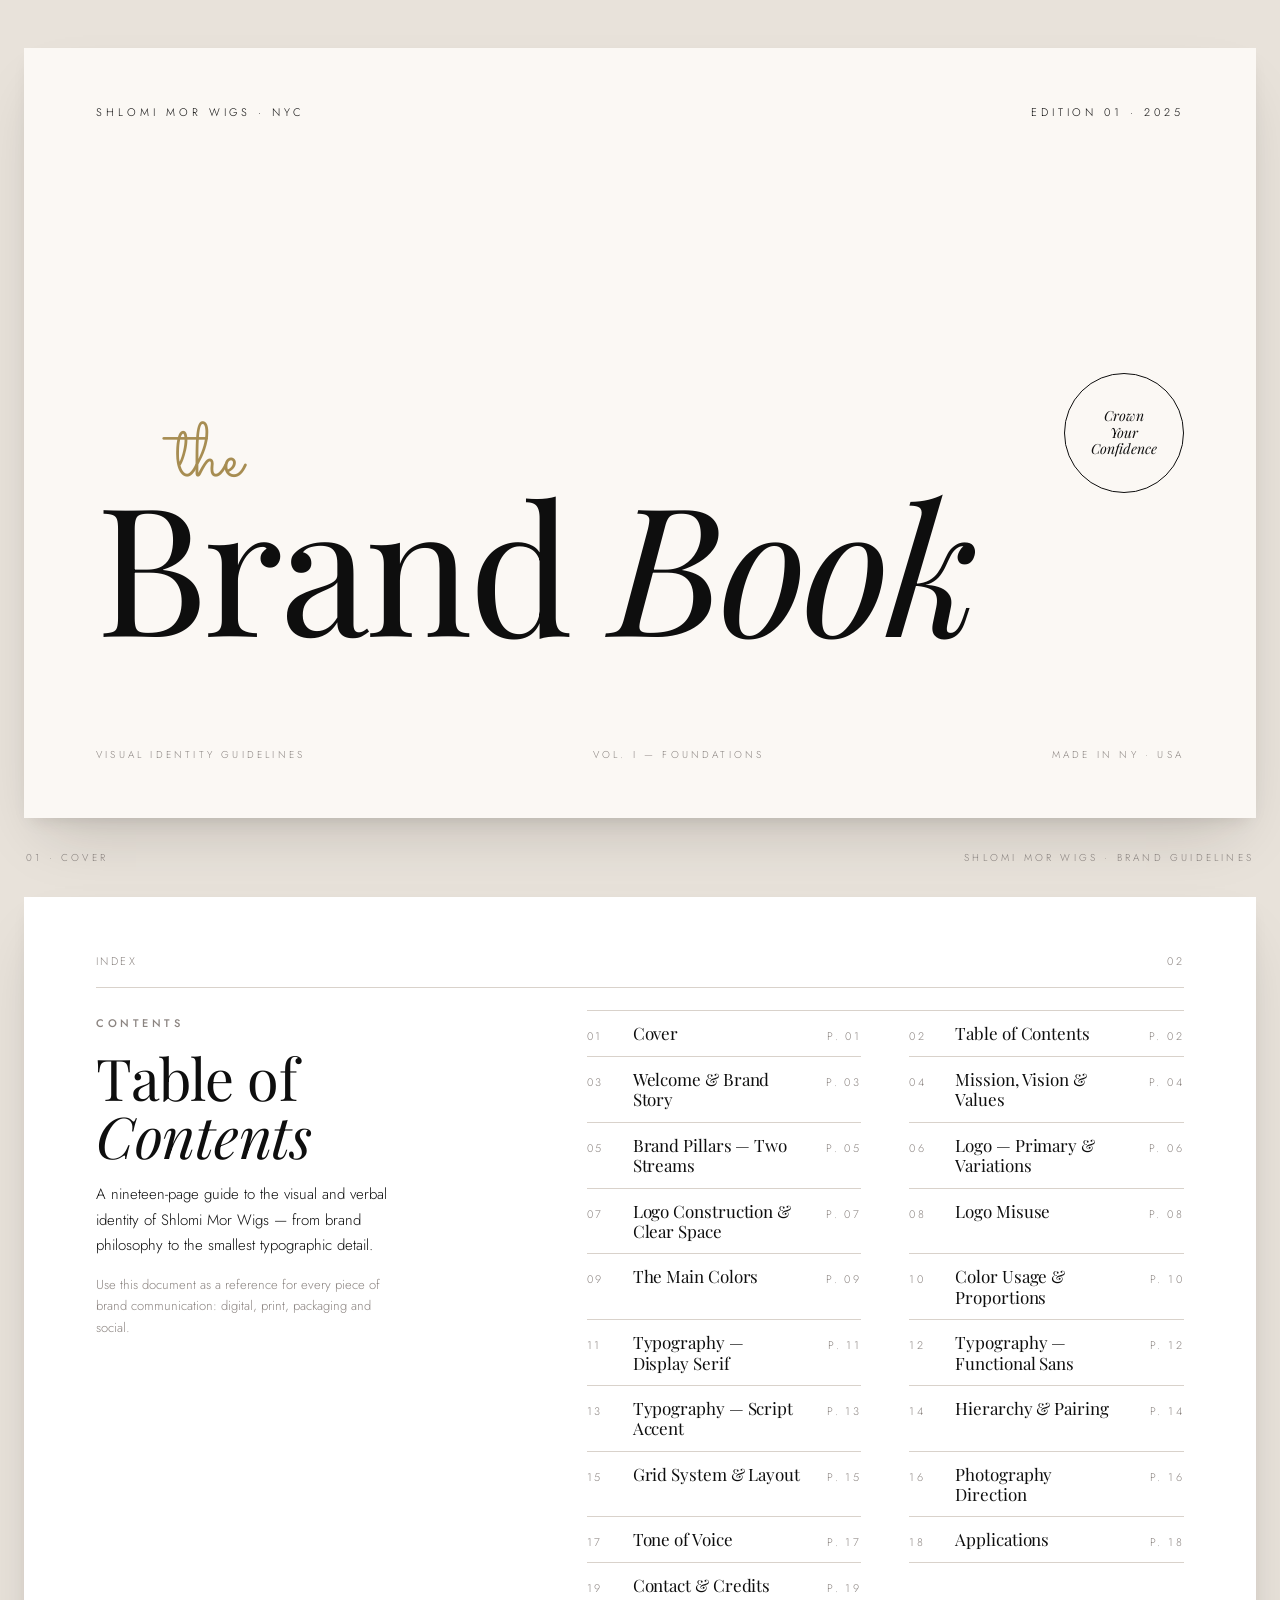
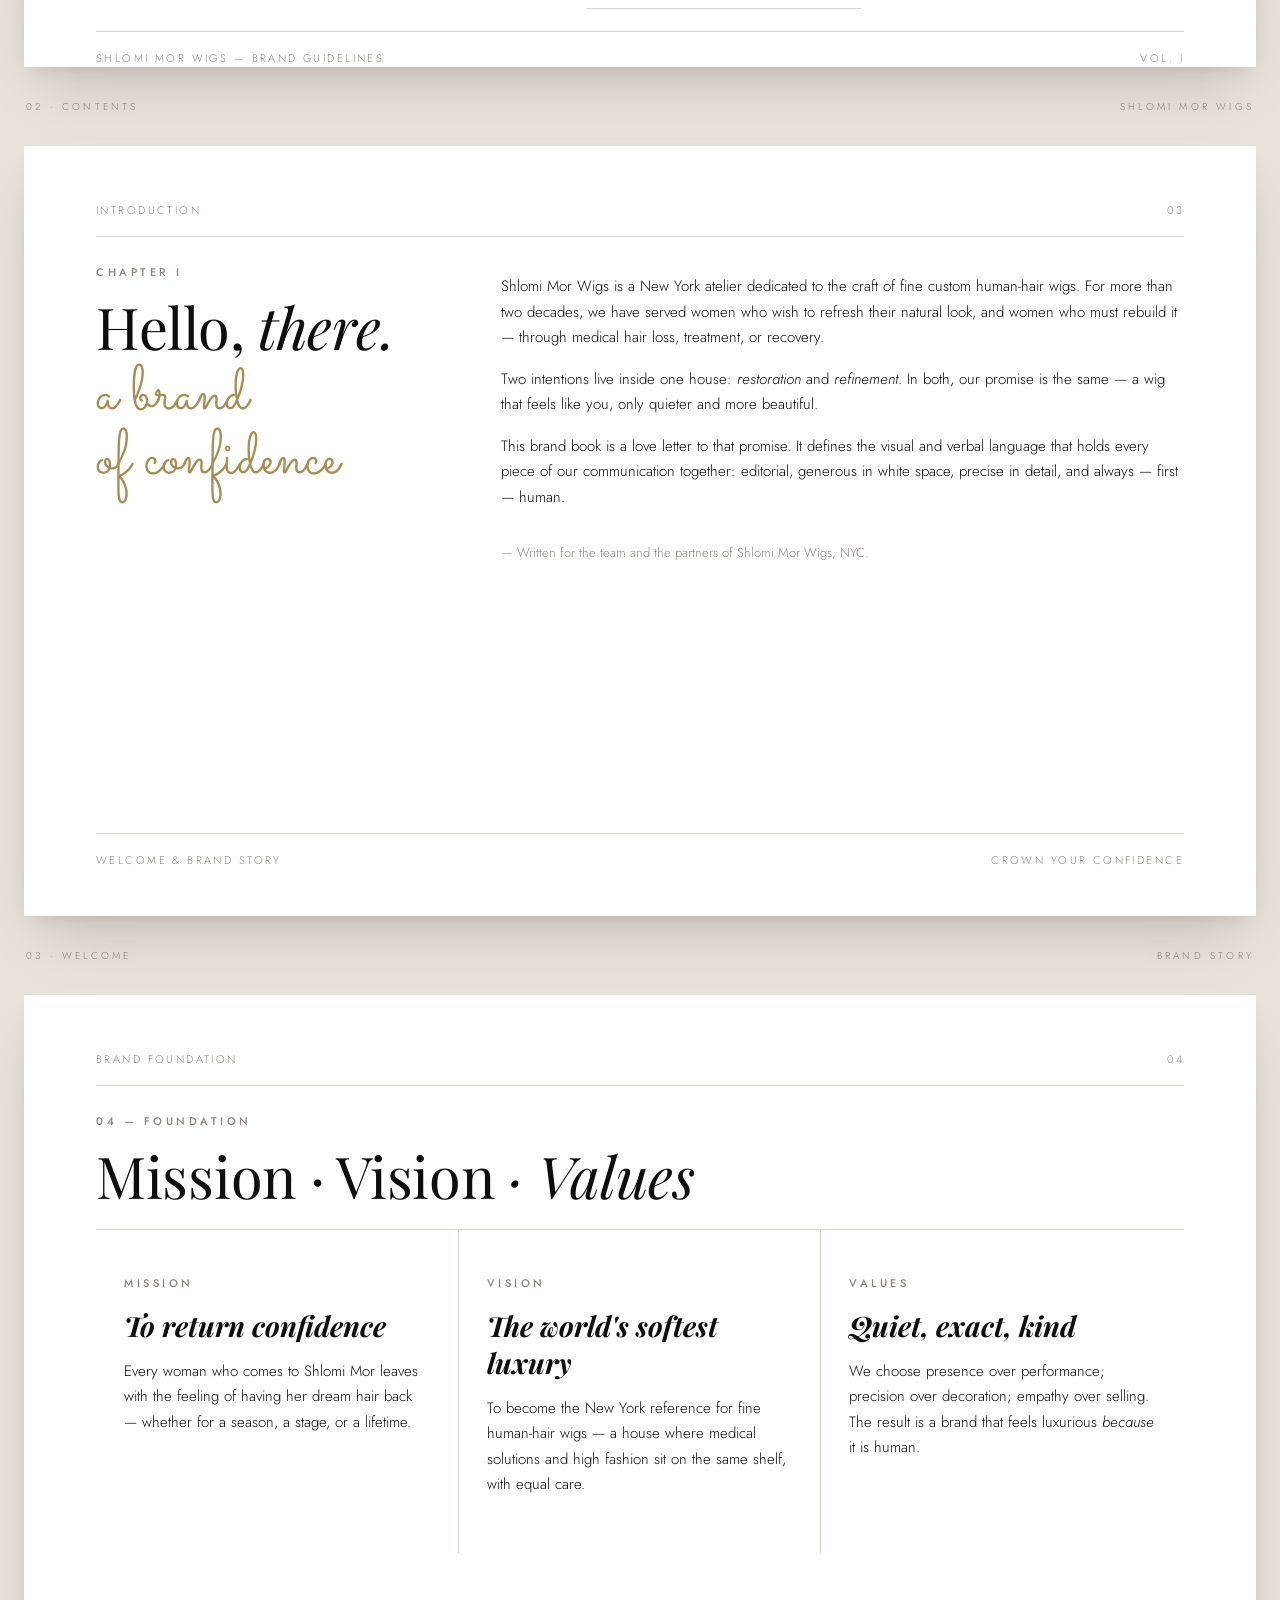
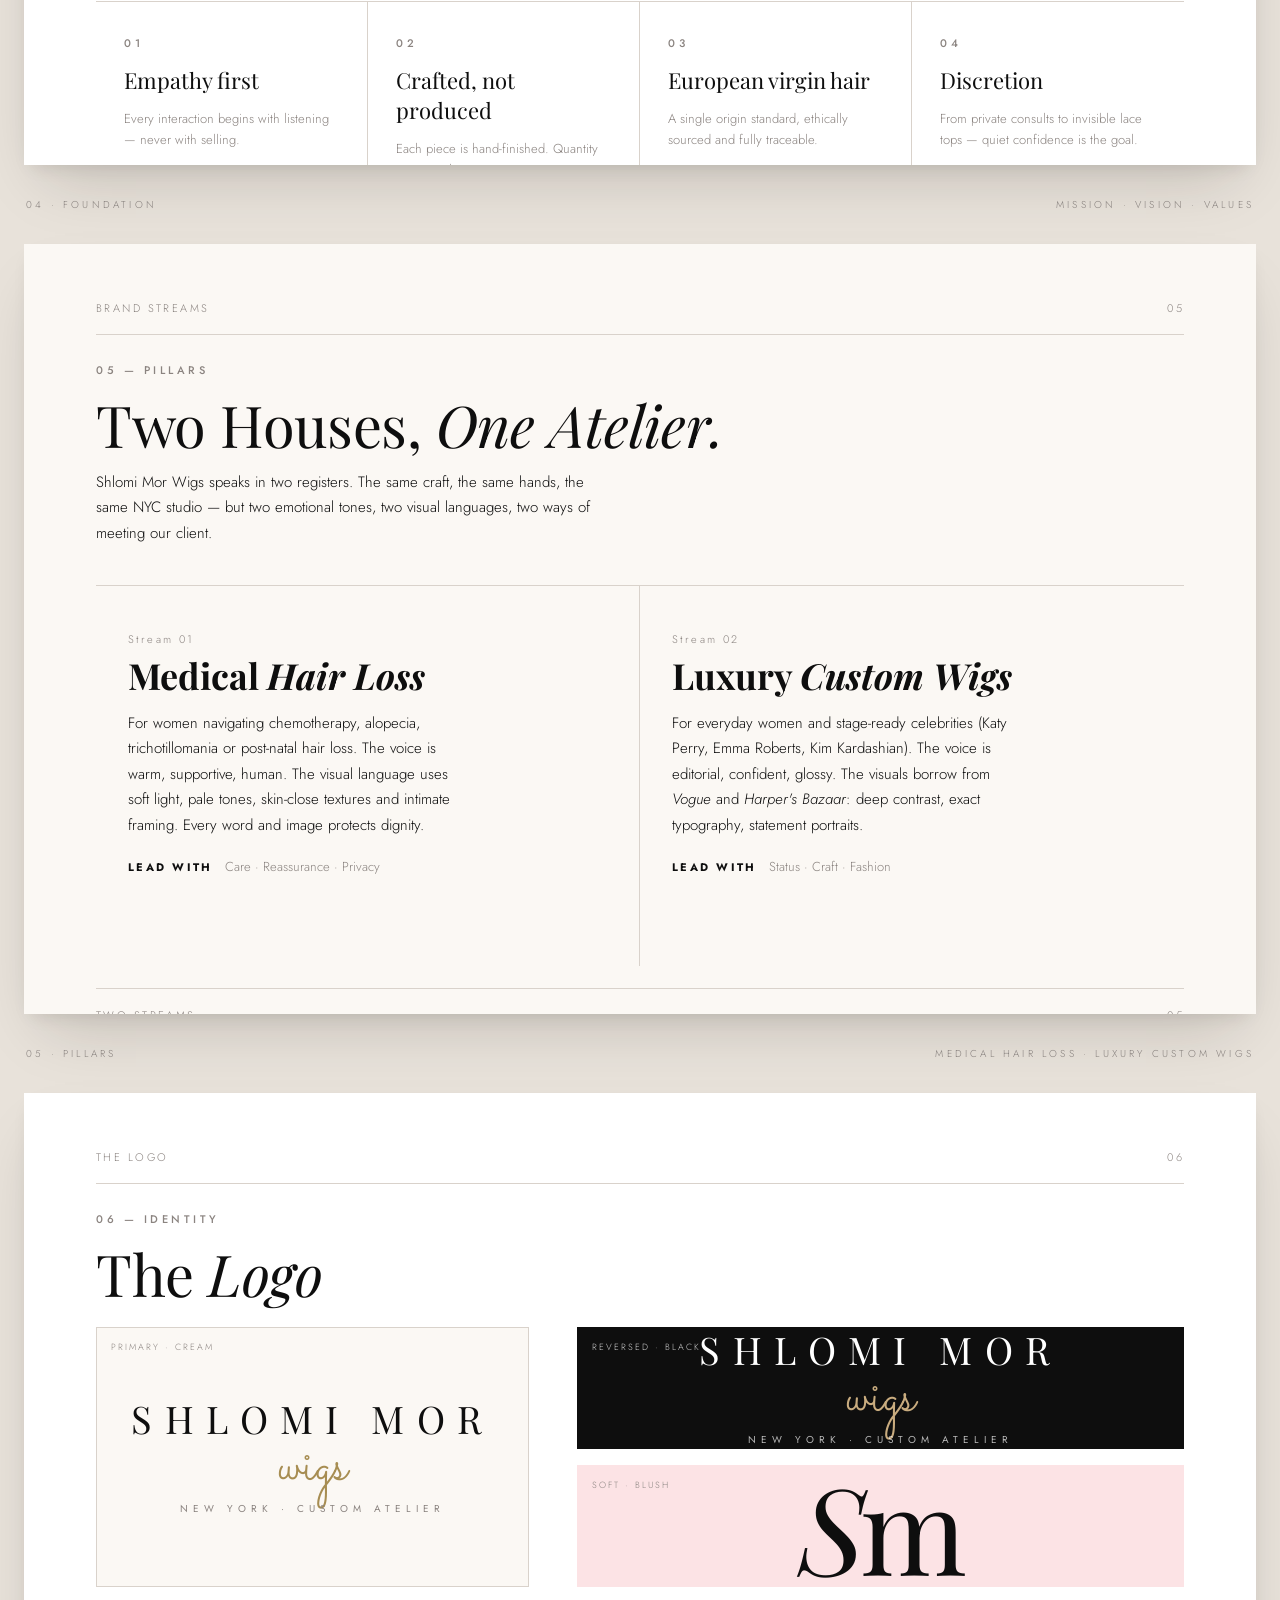
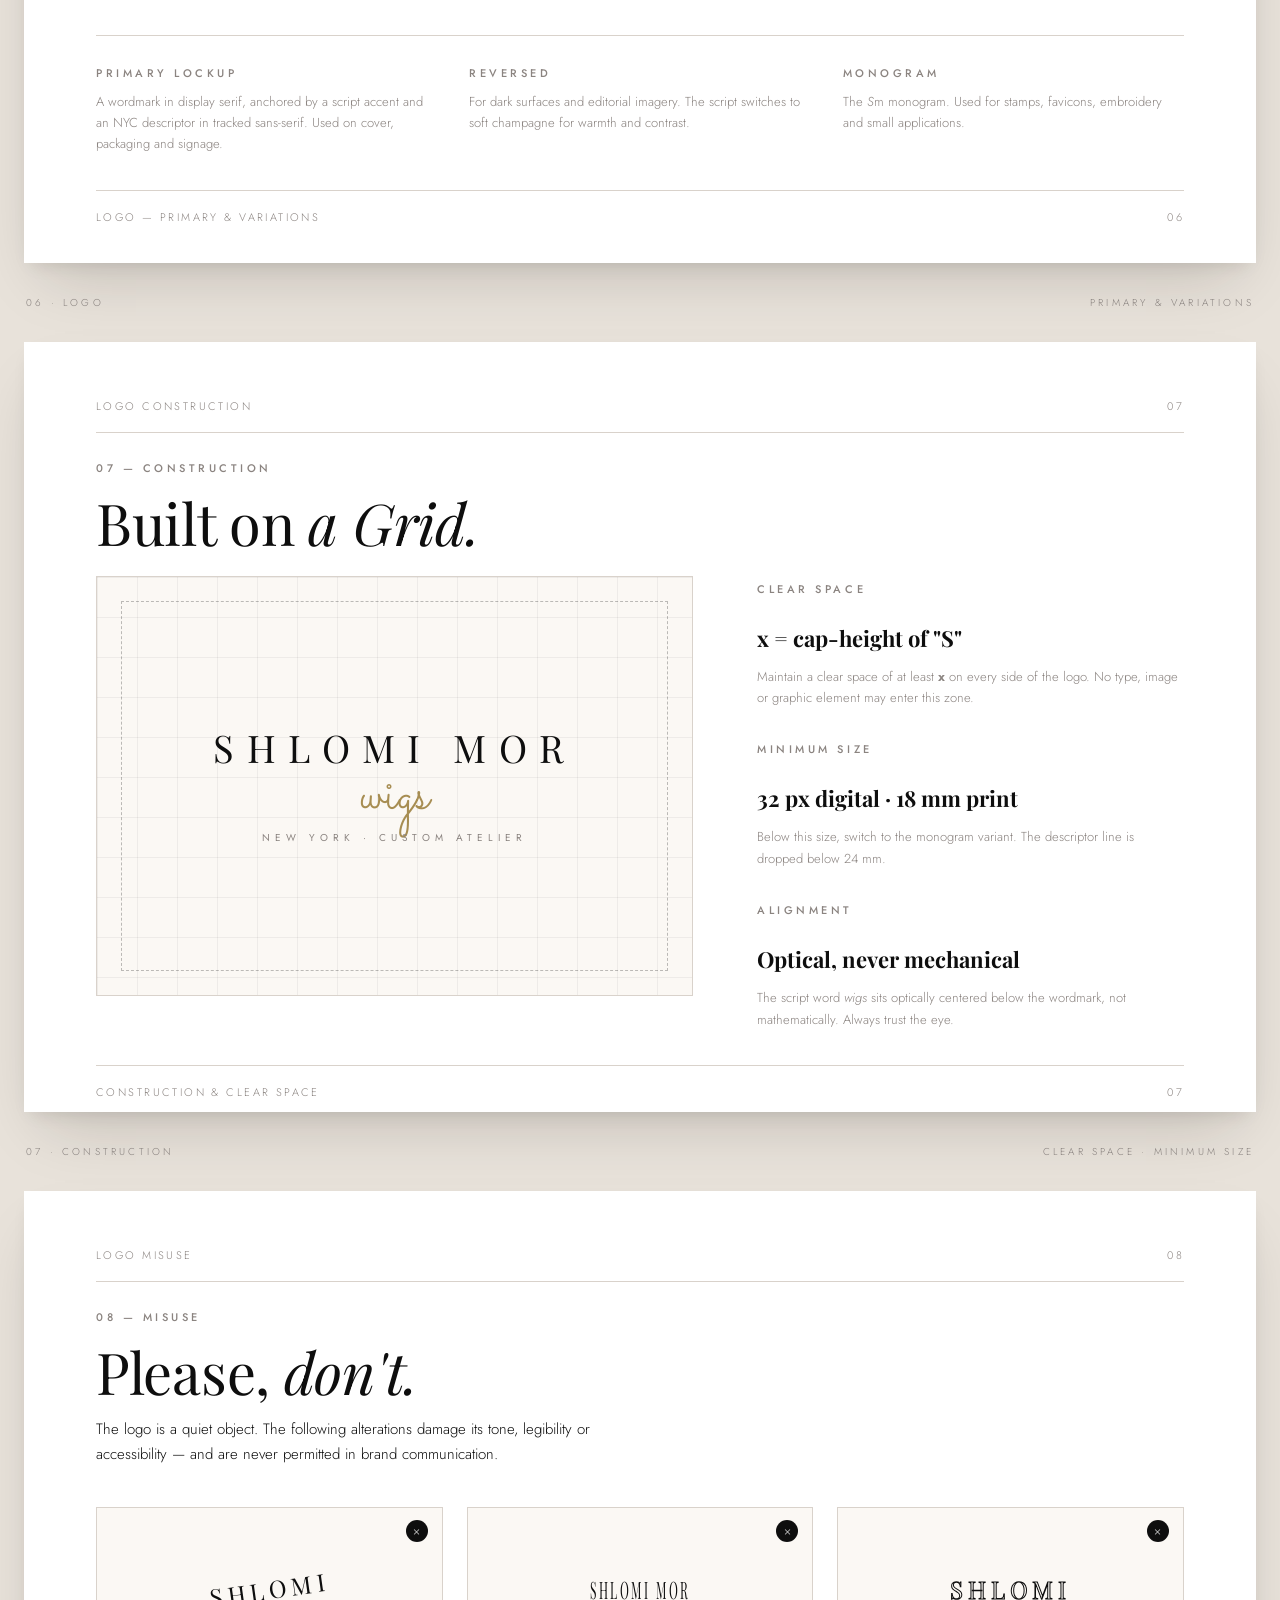
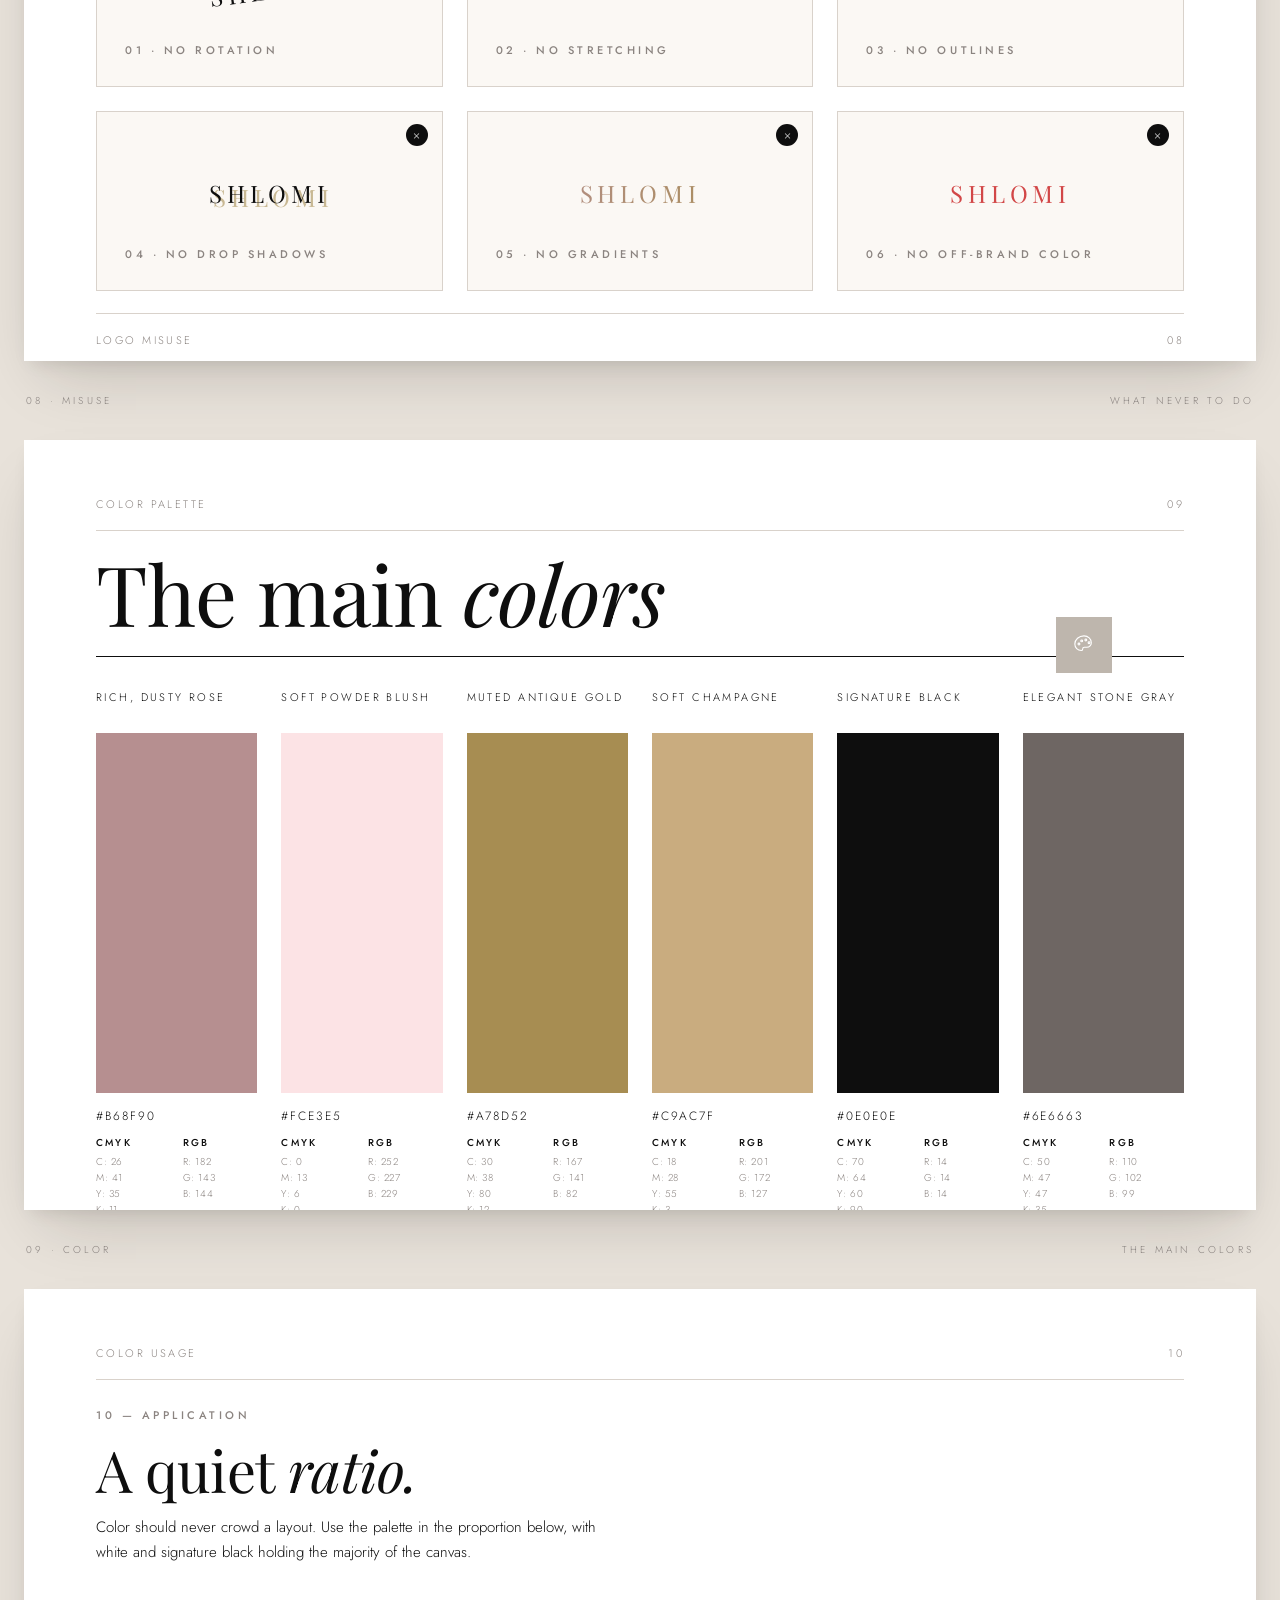
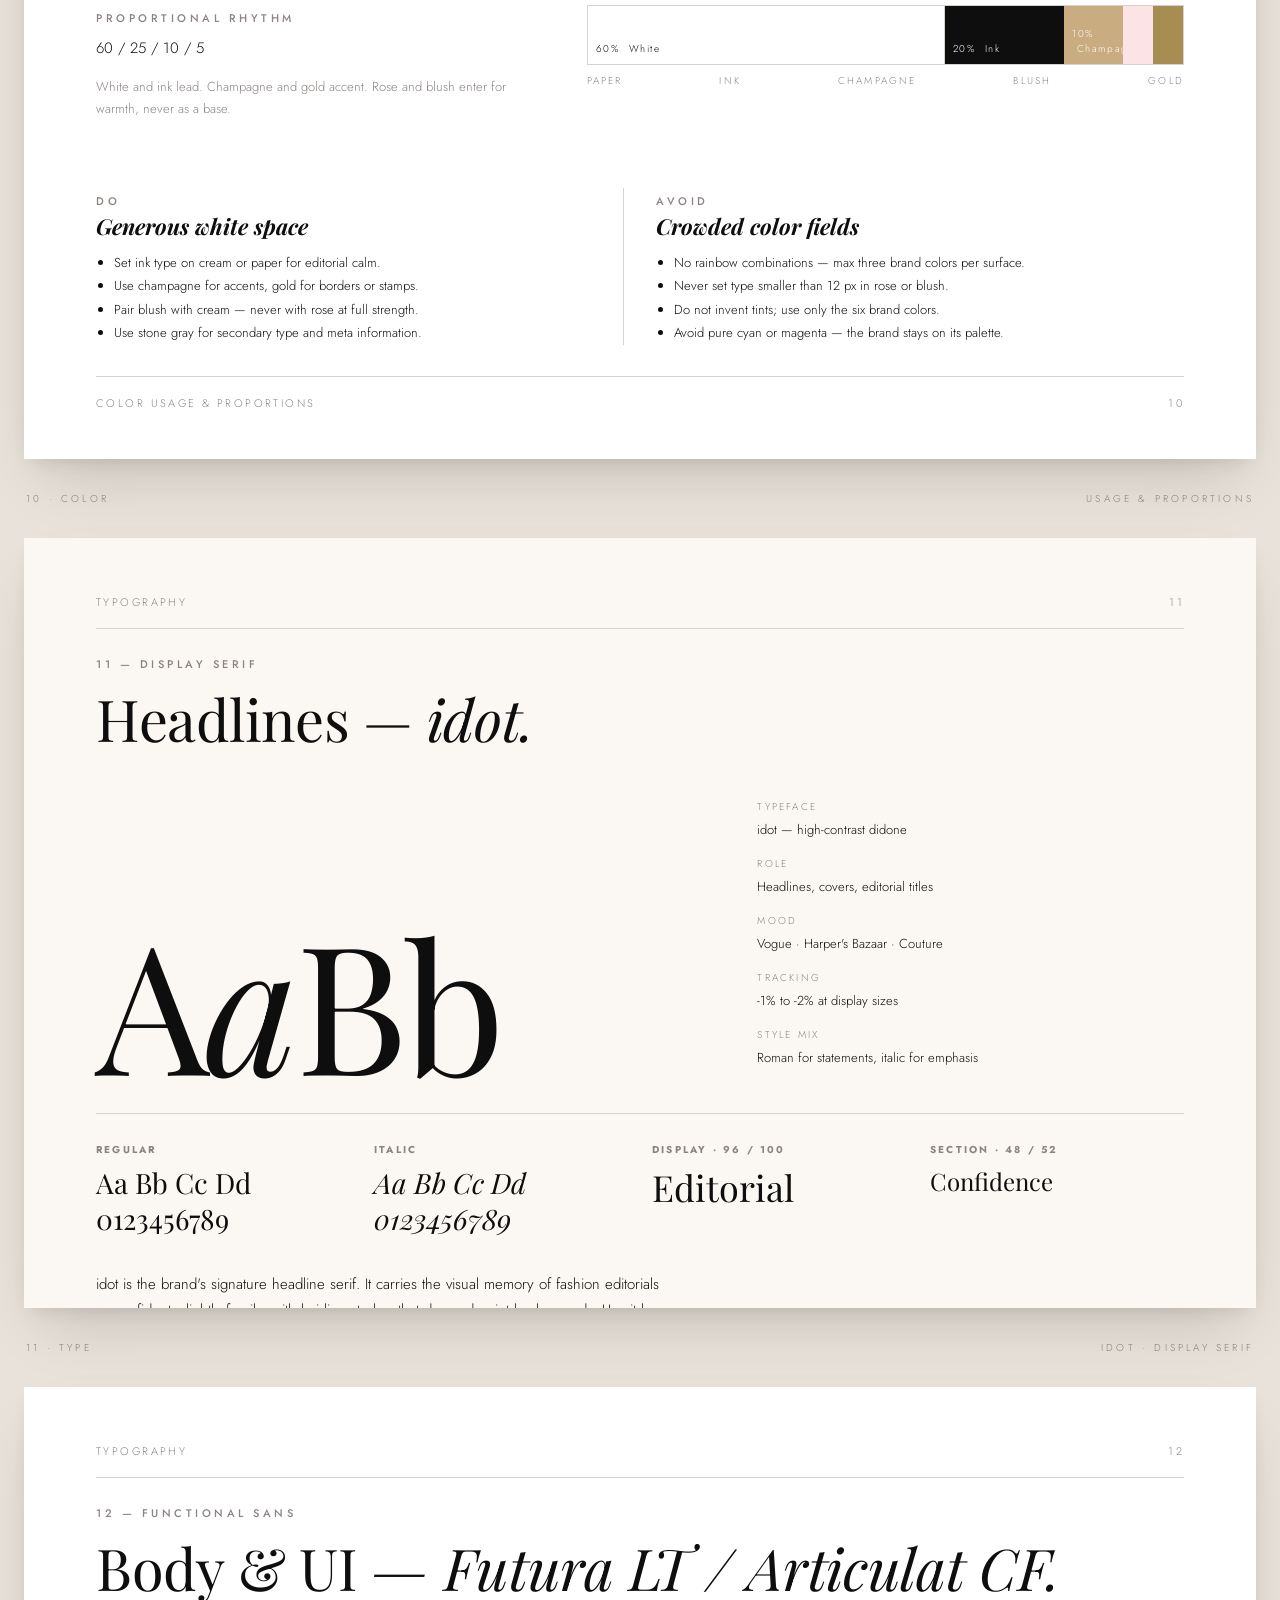
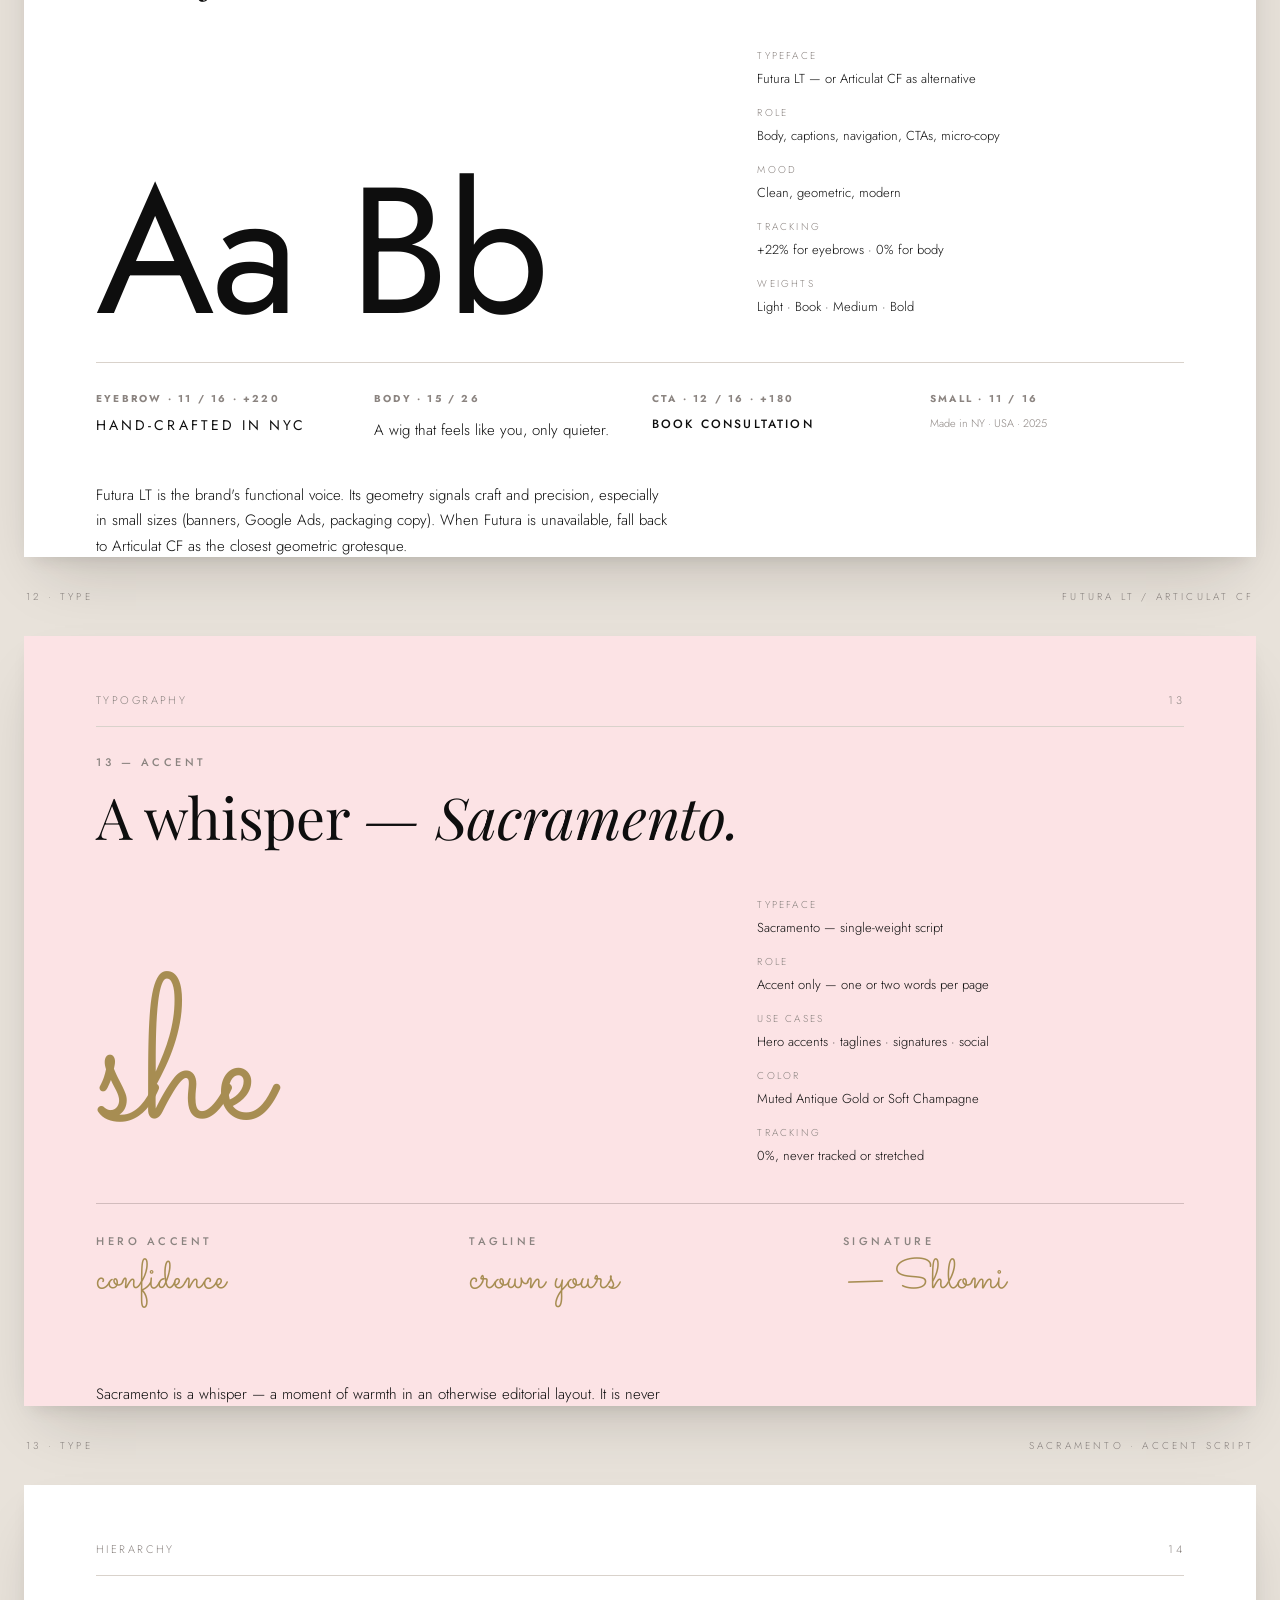
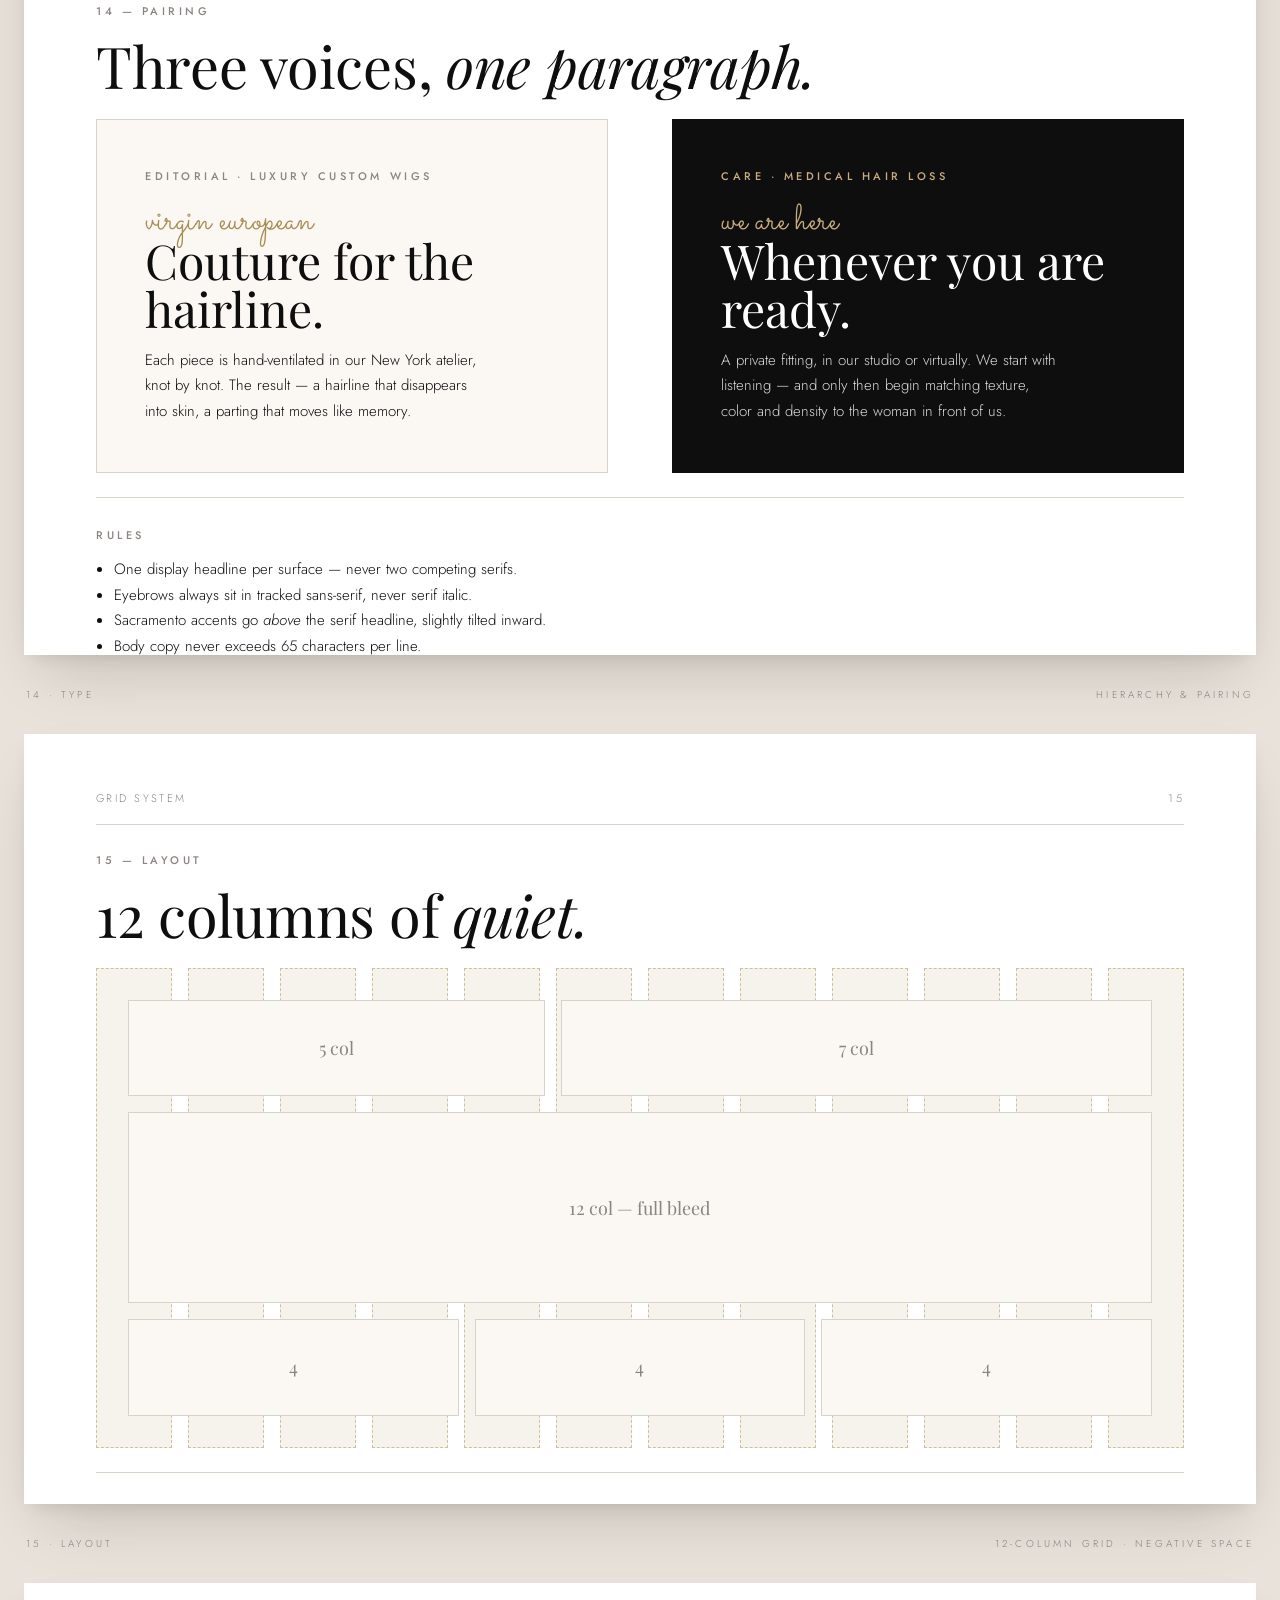
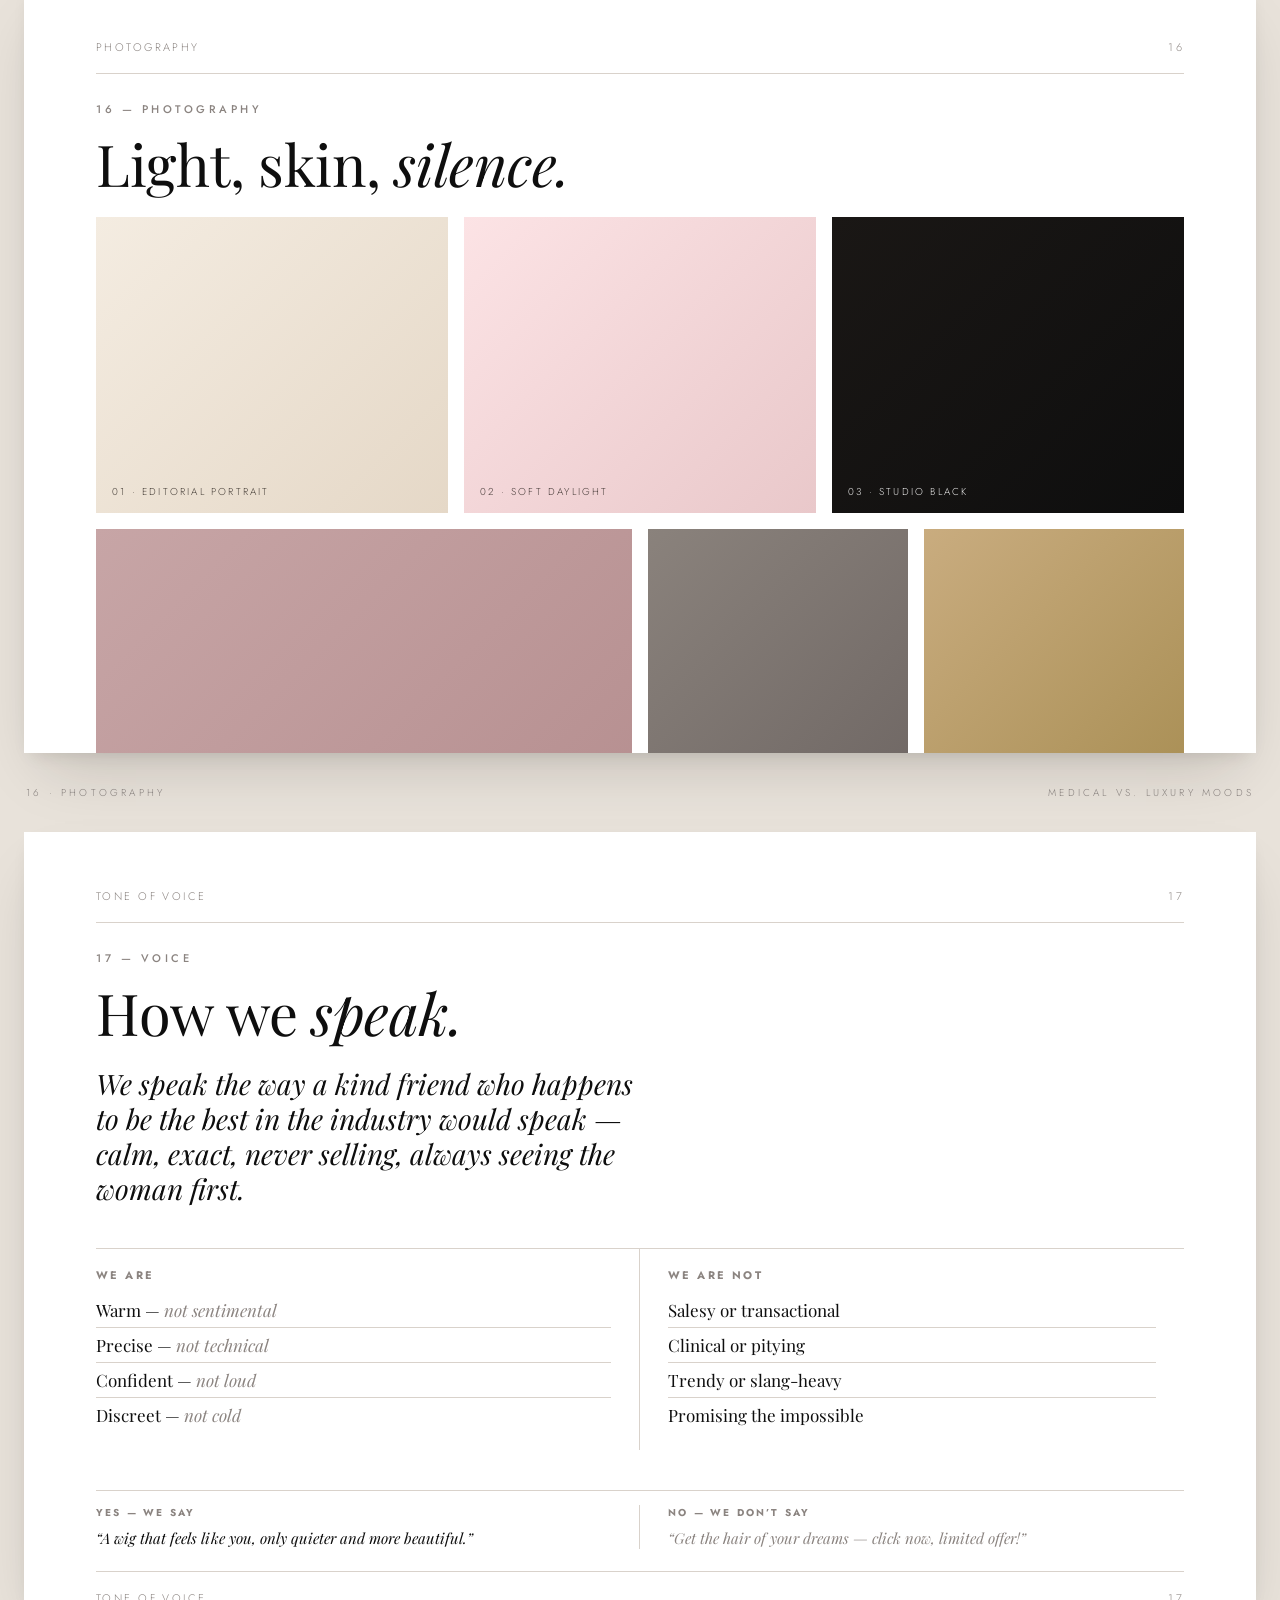
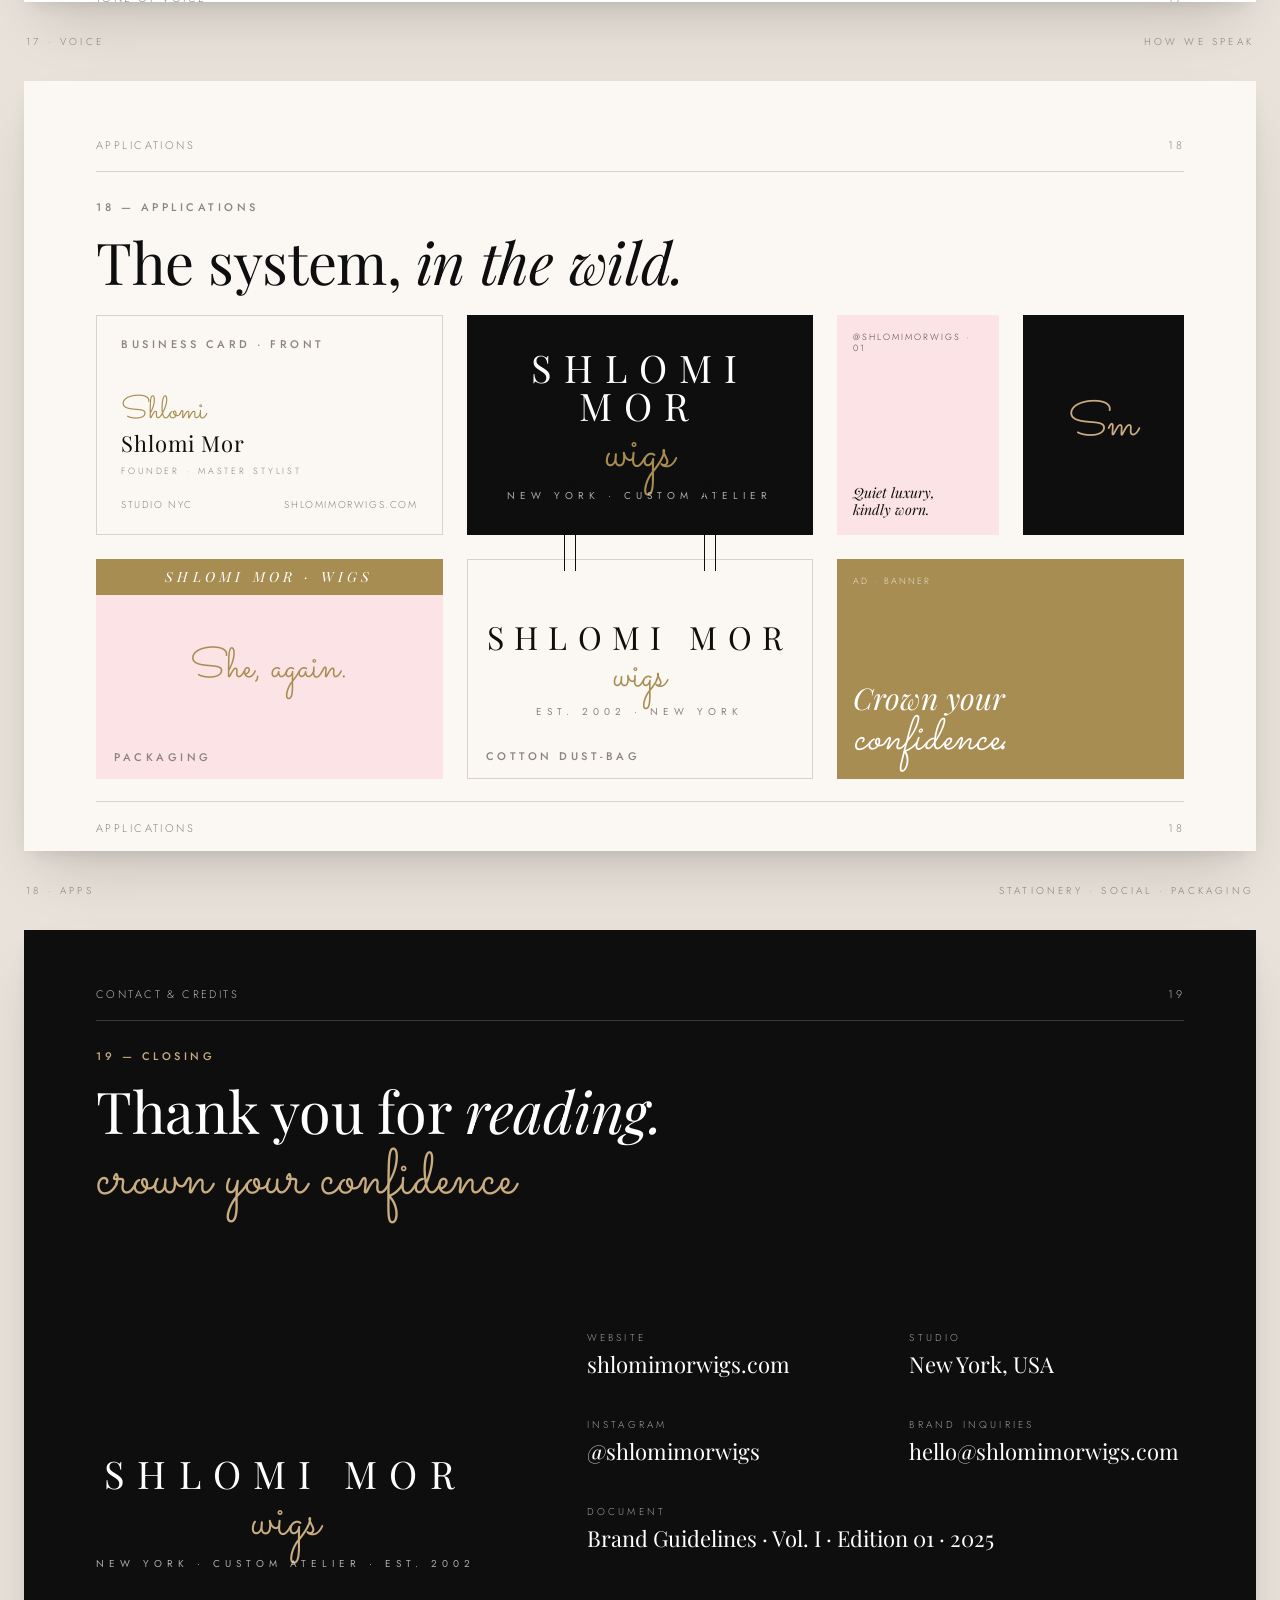
==== index.html @ 077bcac3 "fix: overflow on TOC, logo, tone, applications pages" ====
<!doctype html>
<html lang="en">
<head>
  <meta charset="utf-8" />
  <meta name="viewport" content="width=device-width, initial-scale=1" />
  <title>Shlomi Mor Wigs — Brand Guidelines</title>
  <meta name="description" content="Brand Guidelines for Shlomi Mor Wigs — a Clean Luxury Editorial brand book covering logo, color, typography, grid, photography and tone of voice." />
  <link rel="preconnect" href="https://fonts.googleapis.com" />
  <link rel="preconnect" href="https://fonts.gstatic.com" crossorigin />
  <link rel="stylesheet" href="styles.css" />
</head>
<body>

<main class="book">

  <!-- ====================================================
       PAGE 01 — COVER
       ==================================================== -->
  <section class="page page--cream page--cover" aria-labelledby="p01">
    <div class="page__inner">
      <header class="cover">
        <div class="cover__brand">Shlomi&nbsp;Mor&nbsp;Wigs · NYC</div>
        <div class="cover__year">Edition 01 · 2025</div>

        <div class="cover__title" id="p01">
          <span class="l1">the</span>
          <span class="l2">Brand <em>Book</em></span>
        </div>

        <aside class="cover__seal" aria-hidden="true">
          Crown<br/>Your<br/>Confidence
        </aside>

        <div class="cover__meta">
          <span>Visual Identity Guidelines</span>
          <span>Vol. I — Foundations</span>
          <span>Made in NY · USA</span>
        </div>
      </header>
    </div>
  </section>

  <div class="pageinfo"><span>01 · Cover</span><span>Shlomi Mor Wigs · Brand Guidelines</span></div>


  <!-- ====================================================
       PAGE 02 — TABLE OF CONTENTS
       ==================================================== -->
  <section class="page" aria-labelledby="p02">
    <div class="page__inner">
      <div class="page__rail page__rail--top">
        <span>Index</span>
        <span>02</span>
      </div>

      <div class="page__main">
        <div class="toc">
          <div class="toc__intro">
            <span class="eyebrow">Contents</span>
            <h2 class="h-section" id="p02" style="margin-top:16px;">Table&nbsp;of <em style="font-style:italic;">Contents</em></h2>
            <p class="body" style="margin-top:18px;max-width:36ch;">
              A nineteen-page guide to the visual and verbal identity of Shlomi Mor Wigs &mdash;
              from brand philosophy to the smallest typographic detail.
            </p>
            <p class="body--small" style="margin-top:14px;">Use this document as a reference for every piece of brand communication: digital, print, packaging and social.</p>
          </div>

          <ol class="toc__list toc__list--split" aria-label="Sections">
            <li><span class="num">01</span><span class="ttl">Cover</span><span class="pg">P.&nbsp;01</span></li>
            <li><span class="num">02</span><span class="ttl">Table of Contents</span><span class="pg">P.&nbsp;02</span></li>
            <li><span class="num">03</span><span class="ttl">Welcome &amp; Brand Story</span><span class="pg">P.&nbsp;03</span></li>
            <li><span class="num">04</span><span class="ttl">Mission, Vision &amp; Values</span><span class="pg">P.&nbsp;04</span></li>
            <li><span class="num">05</span><span class="ttl">Brand Pillars &mdash; Two Streams</span><span class="pg">P.&nbsp;05</span></li>
            <li><span class="num">06</span><span class="ttl">Logo &mdash; Primary &amp; Variations</span><span class="pg">P.&nbsp;06</span></li>
            <li><span class="num">07</span><span class="ttl">Logo Construction &amp; Clear Space</span><span class="pg">P.&nbsp;07</span></li>
            <li><span class="num">08</span><span class="ttl">Logo Misuse</span><span class="pg">P.&nbsp;08</span></li>
            <li><span class="num">09</span><span class="ttl">The Main Colors</span><span class="pg">P.&nbsp;09</span></li>
            <li><span class="num">10</span><span class="ttl">Color Usage &amp; Proportions</span><span class="pg">P.&nbsp;10</span></li>
            <li><span class="num">11</span><span class="ttl">Typography &mdash; Display Serif</span><span class="pg">P.&nbsp;11</span></li>
            <li><span class="num">12</span><span class="ttl">Typography &mdash; Functional Sans</span><span class="pg">P.&nbsp;12</span></li>
            <li><span class="num">13</span><span class="ttl">Typography &mdash; Script Accent</span><span class="pg">P.&nbsp;13</span></li>
            <li><span class="num">14</span><span class="ttl">Hierarchy &amp; Pairing</span><span class="pg">P.&nbsp;14</span></li>
            <li><span class="num">15</span><span class="ttl">Grid System &amp; Layout</span><span class="pg">P.&nbsp;15</span></li>
            <li><span class="num">16</span><span class="ttl">Photography Direction</span><span class="pg">P.&nbsp;16</span></li>
            <li><span class="num">17</span><span class="ttl">Tone of Voice</span><span class="pg">P.&nbsp;17</span></li>
            <li><span class="num">18</span><span class="ttl">Applications</span><span class="pg">P.&nbsp;18</span></li>
            <li><span class="num">19</span><span class="ttl">Contact &amp; Credits</span><span class="pg">P.&nbsp;19</span></li>
          </ol>
        </div>
      </div>

      <div class="page__rail page__rail--bottom">
        <span>Shlomi Mor Wigs &mdash; Brand Guidelines</span>
        <span>Vol. I</span>
      </div>
    </div>
  </section>

  <div class="pageinfo"><span>02 · Contents</span><span>Shlomi Mor Wigs</span></div>


  <!-- ====================================================
       PAGE 03 — WELCOME / BRAND STORY
       ==================================================== -->
  <section class="page" aria-labelledby="p03">
    <div class="page__inner">
      <div class="page__rail page__rail--top">
        <span>Introduction</span>
        <span>03</span>
      </div>

      <div class="page__main">
        <div class="intro">
          <div>
            <span class="eyebrow">Chapter I</span>
            <h2 class="h-section" id="p03" style="margin-top:16px;">Hello, <em style="font-style:italic;">there.</em></h2>
            <p class="script" style="margin-top:8px;">a brand <br/>of confidence</p>
          </div>
          <div class="intro__body">
            <p class="body">
              Shlomi Mor Wigs is a New York atelier dedicated to the craft of fine custom human-hair wigs.
              For more than two decades, we have served women who wish to refresh their natural look,
              and women who must rebuild it &mdash; through medical hair loss, treatment, or recovery.
            </p>
            <p class="body">
              Two intentions live inside one house: <em style="font-style:italic;">restoration</em> and <em style="font-style:italic;">refinement</em>.
              In both, our promise is the same &mdash; a wig that feels like you, only quieter and more beautiful.
            </p>
            <p class="body">
              This brand book is a love letter to that promise. It defines the visual and verbal language
              that holds every piece of our communication together: editorial, generous in white space,
              precise in detail, and always &mdash; first &mdash; human.
            </p>
            <p class="body--small" style="margin-top:32px;">
              &mdash; Written for the team and the partners of Shlomi Mor Wigs, NYC.
            </p>
          </div>
        </div>
      </div>

      <div class="page__rail page__rail--bottom">
        <span>Welcome &amp; Brand Story</span>
        <span>Crown Your Confidence</span>
      </div>
    </div>
  </section>

  <div class="pageinfo"><span>03 · Welcome</span><span>Brand Story</span></div>


  <!-- ====================================================
       PAGE 04 — MISSION, VISION, VALUES
       ==================================================== -->
  <section class="page" aria-labelledby="p04">
    <div class="page__inner">
      <div class="page__rail page__rail--top">
        <span>Brand Foundation</span>
        <span>04</span>
      </div>

      <div class="page__main">
        <div style="grid-column: 1 / -1;">
          <span class="eyebrow">04 &mdash; Foundation</span>
          <h2 class="h-section" id="p04" style="margin-top:16px;">Mission · Vision <em style="font-style:italic;">· Values</em></h2>
        </div>

        <div class="mvv">
          <div class="mvv__col">
            <span class="eyebrow">Mission</span>
            <h4 style="margin-top:14px;">To return confidence</h4>
            <p class="body">
              Every woman who comes to Shlomi Mor leaves with the feeling
              of having her dream hair back &mdash; whether for a season,
              a stage, or a lifetime.
            </p>
          </div>
          <div class="mvv__col">
            <span class="eyebrow">Vision</span>
            <h4 style="margin-top:14px;">The world's softest luxury</h4>
            <p class="body">
              To become the New York reference for fine human-hair wigs &mdash;
              a house where medical solutions and high fashion sit on the
              same shelf, with equal care.
            </p>
          </div>
          <div class="mvv__col">
            <span class="eyebrow">Values</span>
            <h4 style="margin-top:14px;">Quiet, exact, kind</h4>
            <p class="body">
              We choose presence over performance; precision over decoration;
              empathy over selling. The result is a brand that feels luxurious
              <em style="font-style:italic;">because</em> it is human.
            </p>
          </div>
        </div>

        <div class="values" style="margin-top:24px;">
          <div class="values__cell">
            <span class="eyebrow">01</span>
            <h5>Empathy first</h5>
            <p class="body--small">Every interaction begins with listening &mdash; never with selling.</p>
          </div>
          <div class="values__cell">
            <span class="eyebrow">02</span>
            <h5>Crafted, not produced</h5>
            <p class="body--small">Each piece is hand-finished. Quantity never replaces care.</p>
          </div>
          <div class="values__cell">
            <span class="eyebrow">03</span>
            <h5>European virgin hair</h5>
            <p class="body--small">A single origin standard, ethically sourced and fully traceable.</p>
          </div>
          <div class="values__cell">
            <span class="eyebrow">04</span>
            <h5>Discretion</h5>
            <p class="body--small">From private consults to invisible lace tops &mdash; quiet confidence is the goal.</p>
          </div>
        </div>
      </div>

      <div class="page__rail page__rail--bottom">
        <span>Mission · Vision · Values</span>
        <span>04</span>
      </div>
    </div>
  </section>

  <div class="pageinfo"><span>04 · Foundation</span><span>Mission · Vision · Values</span></div>


  <!-- ====================================================
       PAGE 05 — BRAND PILLARS (TWO STREAMS)
       ==================================================== -->
  <section class="page page--cream" aria-labelledby="p05">
    <div class="page__inner">
      <div class="page__rail page__rail--top">
        <span>Brand Streams</span>
        <span>05</span>
      </div>

      <div class="page__main">
        <div style="grid-column: 1 / -1;">
          <span class="eyebrow">05 &mdash; Pillars</span>
          <h2 class="h-section" id="p05" style="margin-top:16px;">Two Houses, <em style="font-style:italic;">One Atelier.</em></h2>
          <p class="body" style="max-width:56ch;margin-top:16px;">
            Shlomi Mor Wigs speaks in two registers. The same craft, the same hands, the same NYC studio &mdash;
            but two emotional tones, two visual languages, two ways of meeting our client.
          </p>
        </div>

        <div class="pillars">
          <div class="pillar">
            <span class="pillar__num">Stream 01</span>
            <h3 class="pillar__title">Medical <em>Hair Loss</em></h3>
            <p class="body" style="max-width:38ch;">
              For women navigating chemotherapy, alopecia, trichotillomania or post-natal hair loss.
              The voice is warm, supportive, human. The visual language uses soft light, pale tones,
              skin-close textures and intimate framing. Every word and image protects dignity.
            </p>
            <p class="body--small" style="margin-top:18px;">
              <strong class="upper" style="color:var(--c-ink)">Lead with</strong>
              &nbsp;&nbsp;Care · Reassurance · Privacy
            </p>
          </div>
          <div class="pillar">
            <span class="pillar__num">Stream 02</span>
            <h3 class="pillar__title">Luxury <em>Custom Wigs</em></h3>
            <p class="body" style="max-width:38ch;">
              For everyday women and stage-ready celebrities (Katy Perry, Emma Roberts, Kim Kardashian).
              The voice is editorial, confident, glossy. The visuals borrow from <em style="font-style:italic;">Vogue</em>
              and <em style="font-style:italic;">Harper's Bazaar</em>: deep contrast, exact typography, statement portraits.
            </p>
            <p class="body--small" style="margin-top:18px;">
              <strong class="upper" style="color:var(--c-ink)">Lead with</strong>
              &nbsp;&nbsp;Status · Craft · Fashion
            </p>
          </div>
        </div>
      </div>

      <div class="page__rail page__rail--bottom">
        <span>Two Streams</span>
        <span>05</span>
      </div>
    </div>
  </section>

  <div class="pageinfo"><span>05 · Pillars</span><span>Medical Hair Loss · Luxury Custom Wigs</span></div>


  <!-- ====================================================
       PAGE 06 — LOGO PRIMARY & VARIATIONS
       ==================================================== -->
  <section class="page" aria-labelledby="p06">
    <div class="page__inner">
      <div class="page__rail page__rail--top">
        <span>The Logo</span>
        <span>06</span>
      </div>

      <div class="page__main">
        <div style="grid-column: 1 / -1;">
          <span class="eyebrow">06 &mdash; Identity</span>
          <h2 class="h-section" id="p06" style="margin-top:16px;">The <em style="font-style:italic;">Logo</em></h2>
        </div>

        <div class="logo-stage logo-stage--triple">
          <div class="logo-frame">
            <span class="logo-frame__label">Primary · Cream</span>
            <div class="sm-logo">
              <span class="row1">SHLOMI MOR</span>
              <span class="row2">wigs</span>
              <span class="row3">New York · Custom Atelier</span>
            </div>
          </div>
          <div class="logo-stack">
            <div class="logo-frame logo-frame--ink">
              <span class="logo-frame__label">Reversed · Black</span>
              <div class="sm-logo">
                <span class="row1">SHLOMI MOR</span>
                <span class="row2">wigs</span>
                <span class="row3">New York · Custom Atelier</span>
              </div>
            </div>
            <div class="logo-frame logo-frame--blush">
              <span class="logo-frame__label">Soft · Blush</span>
              <div class="sm-monogram"><em>S</em>m</div>
            </div>
          </div>
        </div>

        <div style="grid-column: 1 / -1; display:grid; grid-template-columns: repeat(3, 1fr); gap:32px; margin-top:24px; border-top:1px solid var(--c-rule); padding-top:24px;">
          <div>
            <span class="eyebrow">Primary Lockup</span>
            <p class="body--small" style="margin-top:8px;">A wordmark in display serif, anchored by a script accent and an NYC descriptor in tracked sans-serif. Used on cover, packaging and signage.</p>
          </div>
          <div>
            <span class="eyebrow">Reversed</span>
            <p class="body--small" style="margin-top:8px;">For dark surfaces and editorial imagery. The script switches to soft champagne for warmth and contrast.</p>
          </div>
          <div>
            <span class="eyebrow">Monogram</span>
            <p class="body--small" style="margin-top:8px;">The <em style="font-style:italic;">S</em>m monogram. Used for stamps, favicons, embroidery and small applications.</p>
          </div>
        </div>
      </div>

      <div class="page__rail page__rail--bottom">
        <span>Logo &mdash; Primary &amp; Variations</span>
        <span>06</span>
      </div>
    </div>
  </section>

  <div class="pageinfo"><span>06 · Logo</span><span>Primary &amp; Variations</span></div>


  <!-- ====================================================
       PAGE 07 — LOGO CONSTRUCTION & CLEAR SPACE
       ==================================================== -->
  <section class="page" aria-labelledby="p07">
    <div class="page__inner">
      <div class="page__rail page__rail--top">
        <span>Logo Construction</span>
        <span>07</span>
      </div>

      <div class="page__main">
        <div style="grid-column: 1 / -1;">
          <span class="eyebrow">07 &mdash; Construction</span>
          <h2 class="h-section" id="p07" style="margin-top:16px;">Built on <em style="font-style:italic;">a Grid.</em></h2>
        </div>

        <div class="construct">
          <div class="construct__frame">
            <div class="construct__guides"></div>
            <div class="sm-logo">
              <span class="row1">SHLOMI MOR</span>
              <span class="row2">wigs</span>
              <span class="row3">New York · Custom Atelier</span>
            </div>
          </div>

          <div class="construct__notes">
            <span class="eyebrow">Clear Space</span>
            <h4>x = cap-height of "S"</h4>
            <p class="body--small">Maintain a clear space of at least <strong>x</strong> on every side of the logo. No type, image or graphic element may enter this zone.</p>

            <span class="eyebrow" style="margin-top:20px;display:inline-block;">Minimum Size</span>
            <h4>32&nbsp;px digital · 18&nbsp;mm print</h4>
            <p class="body--small">Below this size, switch to the monogram variant. The descriptor line is dropped below 24&nbsp;mm.</p>

            <span class="eyebrow" style="margin-top:20px;display:inline-block;">Alignment</span>
            <h4>Optical, never mechanical</h4>
            <p class="body--small">The script word <em style="font-style:italic;">wigs</em> sits optically centered below the wordmark, not mathematically. Always trust the eye.</p>
          </div>
        </div>
      </div>

      <div class="page__rail page__rail--bottom">
        <span>Construction &amp; Clear Space</span>
        <span>07</span>
      </div>
    </div>
  </section>

  <div class="pageinfo"><span>07 · Construction</span><span>Clear Space · Minimum Size</span></div>


  <!-- ====================================================
       PAGE 08 — LOGO MISUSE
       ==================================================== -->
  <section class="page" aria-labelledby="p08">
    <div class="page__inner">
      <div class="page__rail page__rail--top">
        <span>Logo Misuse</span>
        <span>08</span>
      </div>

      <div class="page__main">
        <div style="grid-column: 1 / -1;">
          <span class="eyebrow">08 &mdash; Misuse</span>
          <h2 class="h-section" id="p08" style="margin-top:16px;">Please, <em style="font-style:italic;">don't.</em></h2>
          <p class="body" style="max-width:56ch;margin-top:16px;">
            The logo is a quiet object. The following alterations damage its tone, legibility or accessibility &mdash;
            and are never permitted in brand communication.
          </p>
        </div>

        <div class="misuse">
          <div class="misuse__card">
            <span class="x" aria-hidden="true">×</span>
            <div class="demo tilt">SHLOMI</div>
            <span class="eyebrow">01 · No rotation</span>
          </div>
          <div class="misuse__card">
            <span class="x" aria-hidden="true">×</span>
            <div class="demo stretch">SHLOMI MOR</div>
            <span class="eyebrow">02 · No stretching</span>
          </div>
          <div class="misuse__card">
            <span class="x" aria-hidden="true">×</span>
            <div class="demo outline">SHLOMI</div>
            <span class="eyebrow">03 · No outlines</span>
          </div>
          <div class="misuse__card">
            <span class="x" aria-hidden="true">×</span>
            <div class="demo shadow">SHLOMI</div>
            <span class="eyebrow">04 · No drop shadows</span>
          </div>
          <div class="misuse__card">
            <span class="x" aria-hidden="true">×</span>
            <div class="demo gradient">SHLOMI</div>
            <span class="eyebrow">05 · No gradients</span>
          </div>
          <div class="misuse__card">
            <span class="x" aria-hidden="true">×</span>
            <div class="demo recolor">SHLOMI</div>
            <span class="eyebrow">06 · No off-brand color</span>
          </div>
        </div>
      </div>

      <div class="page__rail page__rail--bottom">
        <span>Logo Misuse</span>
        <span>08</span>
      </div>
    </div>
  </section>

  <div class="pageinfo"><span>08 · Misuse</span><span>What never to do</span></div>


  <!-- ====================================================
       PAGE 09 — THE MAIN COLORS (reference page)
       ==================================================== -->
  <section class="page" aria-labelledby="p09">
    <div class="page__inner">
      <div class="page__rail page__rail--top">
        <span>Color Palette</span>
        <span>09</span>
      </div>

      <div class="page__main">
        <div style="grid-column: 1 / -1; position:relative;">
          <h2 class="h-display" id="p09">The main <em style="font-style:italic;">colors</em></h2>
          <span class="corner-icon" aria-hidden="true">
            <svg width="22" height="22" viewBox="0 0 24 24" fill="none" stroke="currentColor" stroke-width="1.2">
              <path d="M12 2C6.5 2 2 6 2 11c0 4 3 7 7 7 1 0 1.5-.5 1.5-1.5 0-1 .5-2 2-2H15c3 0 5-2.5 5-5 0-4-3.5-7.5-8-7.5z"/>
              <circle cx="6.5" cy="11" r="1"/>
              <circle cx="9.5" cy="7.5" r="1"/>
              <circle cx="14" cy="6.5" r="1"/>
              <circle cx="17.5" cy="9.5" r="1"/>
            </svg>
          </span>
          <hr class="rule rule--ink" style="margin-top:24px;"/>
        </div>

        <div class="colors">
          <div class="swatch">
            <div class="swatch__name">Rich, Dusty Rose</div>
            <div class="swatch__chip" style="background:#B68F90;"></div>
            <div class="swatch__hex">#B68F90</div>
            <div class="swatch__codes">
              <div>
                <h6>CMYK</h6>
                <span>C: 26</span><span>M: 41</span><span>Y: 35</span><span>K: 11</span>
              </div>
              <div>
                <h6>RGB</h6>
                <span>R: 182</span><span>G: 143</span><span>B: 144</span>
              </div>
            </div>
          </div>

          <div class="swatch">
            <div class="swatch__name">Soft Powder Blush</div>
            <div class="swatch__chip" style="background:#FCE3E5;"></div>
            <div class="swatch__hex">#FCE3E5</div>
            <div class="swatch__codes">
              <div>
                <h6>CMYK</h6>
                <span>C: 0</span><span>M: 13</span><span>Y: 6</span><span>K: 0</span>
              </div>
              <div>
                <h6>RGB</h6>
                <span>R: 252</span><span>G: 227</span><span>B: 229</span>
              </div>
            </div>
          </div>

          <div class="swatch">
            <div class="swatch__name">Muted Antique Gold</div>
            <div class="swatch__chip" style="background:#A78D52;"></div>
            <div class="swatch__hex">#A78D52</div>
            <div class="swatch__codes">
              <div>
                <h6>CMYK</h6>
                <span>C: 30</span><span>M: 38</span><span>Y: 80</span><span>K: 12</span>
              </div>
              <div>
                <h6>RGB</h6>
                <span>R: 167</span><span>G: 141</span><span>B: 82</span>
              </div>
            </div>
          </div>

          <div class="swatch">
            <div class="swatch__name">Soft Champagne</div>
            <div class="swatch__chip" style="background:#C9AC7F;"></div>
            <div class="swatch__hex">#C9AC7F</div>
            <div class="swatch__codes">
              <div>
                <h6>CMYK</h6>
                <span>C: 18</span><span>M: 28</span><span>Y: 55</span><span>K: 3</span>
              </div>
              <div>
                <h6>RGB</h6>
                <span>R: 201</span><span>G: 172</span><span>B: 127</span>
              </div>
            </div>
          </div>

          <div class="swatch">
            <div class="swatch__name">Signature Black</div>
            <div class="swatch__chip" style="background:#0E0E0E;"></div>
            <div class="swatch__hex">#0E0E0E</div>
            <div class="swatch__codes">
              <div>
                <h6>CMYK</h6>
                <span>C: 70</span><span>M: 64</span><span>Y: 60</span><span>K: 90</span>
              </div>
              <div>
                <h6>RGB</h6>
                <span>R: 14</span><span>G: 14</span><span>B: 14</span>
              </div>
            </div>
          </div>

          <div class="swatch">
            <div class="swatch__name">Elegant Stone Gray</div>
            <div class="swatch__chip" style="background:#6E6663;"></div>
            <div class="swatch__hex">#6E6663</div>
            <div class="swatch__codes">
              <div>
                <h6>CMYK</h6>
                <span>C: 50</span><span>M: 47</span><span>Y: 47</span><span>K: 35</span>
              </div>
              <div>
                <h6>RGB</h6>
                <span>R: 110</span><span>G: 102</span><span>B: 99</span>
              </div>
            </div>
          </div>
        </div>
      </div>

      <div class="page__rail page__rail--bottom">
        <span>The Main Colors</span>
        <span>09</span>
      </div>
    </div>
  </section>

  <div class="pageinfo"><span>09 · Color</span><span>The Main Colors</span></div>


  <!-- ====================================================
       PAGE 10 — COLOR USAGE & PROPORTIONS
       ==================================================== -->
  <section class="page" aria-labelledby="p10">
    <div class="page__inner">
      <div class="page__rail page__rail--top">
        <span>Color Usage</span>
        <span>10</span>
      </div>

      <div class="page__main">
        <div style="grid-column: 1 / -1;">
          <span class="eyebrow">10 &mdash; Application</span>
          <h2 class="h-section" id="p10" style="margin-top:16px;">A quiet <em style="font-style:italic;">ratio.</em></h2>
          <p class="body" style="max-width:56ch;margin-top:16px;">
            Color should never crowd a layout. Use the palette in the proportion below, with
            white and signature black holding the majority of the canvas.
          </p>
        </div>

        <div class="ratio">
          <div>
            <span class="eyebrow">Proportional Rhythm</span>
            <p class="body" style="margin-top:8px;">60&nbsp;/&nbsp;25&nbsp;/&nbsp;10&nbsp;/&nbsp;5</p>
            <p class="body--small">White and ink lead. Champagne and gold accent. Rose and blush enter for warmth, never as a base.</p>
          </div>
          <div>
            <div class="ratio__bar">
              <div class="ratio__cell on-light" style="width:60%;background:#FFFFFF;border-right:1px solid var(--c-rule);">60% &nbsp;White</div>
              <div class="ratio__cell on-dark"  style="width:20%;background:#0E0E0E;">20% &nbsp;Ink</div>
              <div class="ratio__cell on-dark"  style="width:10%;background:#C9AC7F;">10% &nbsp;Champagne</div>
              <div class="ratio__cell on-light" style="width:5%;background:#FCE3E5;"></div>
              <div class="ratio__cell on-dark"  style="width:5%;background:#A78D52;"></div>
            </div>
            <div style="display:flex;justify-content:space-between;font-size:10px;letter-spacing:0.22em;text-transform:uppercase;color:var(--c-mute);margin-top:8px;">
              <span>Paper</span><span>Ink</span><span>Champagne</span><span>Blush</span><span>Gold</span>
            </div>
          </div>
        </div>

        <div class="usage-do">
          <div class="usage-do__col" style="border-right:1px solid var(--c-rule);padding-right:32px;">
            <span class="eyebrow">Do</span>
            <h5>Generous white space</h5>
            <ul>
              <li>Set ink type on cream or paper for editorial calm.</li>
              <li>Use champagne for accents, gold for borders or stamps.</li>
              <li>Pair blush with cream &mdash; never with rose at full strength.</li>
              <li>Use stone gray for secondary type and meta information.</li>
            </ul>
          </div>
          <div class="usage-do__col">
            <span class="eyebrow">Avoid</span>
            <h5>Crowded color fields</h5>
            <ul>
              <li>No rainbow combinations &mdash; max three brand colors per surface.</li>
              <li>Never set type smaller than 12&nbsp;px in rose or blush.</li>
              <li>Do not invent tints; use only the six brand colors.</li>
              <li>Avoid pure cyan or magenta &mdash; the brand stays on its palette.</li>
            </ul>
          </div>
        </div>
      </div>

      <div class="page__rail page__rail--bottom">
        <span>Color Usage &amp; Proportions</span>
        <span>10</span>
      </div>
    </div>
  </section>

  <div class="pageinfo"><span>10 · Color</span><span>Usage &amp; Proportions</span></div>


  <!-- ====================================================
       PAGE 11 — TYPOGRAPHY · DISPLAY SERIF (idot)
       ==================================================== -->
  <section class="page page--cream" aria-labelledby="p11">
    <div class="page__inner">
      <div class="page__rail page__rail--top">
        <span>Typography</span>
        <span>11</span>
      </div>

      <div class="page__main">
        <div style="grid-column: 1 / -1;">
          <span class="eyebrow">11 &mdash; Display Serif</span>
          <h2 class="h-section" id="p11" style="margin-top:16px;">Headlines &mdash; <em style="font-style:italic;">idot.</em></h2>
        </div>

        <div class="type-hero">
          <p class="type-hero__sample">A<em>a</em>Bb</p>
          <dl class="type-meta">
            <dt>Typeface</dt><dd>idot &mdash; high-contrast didone</dd>
            <dt>Role</dt><dd>Headlines, covers, editorial titles</dd>
            <dt>Mood</dt><dd>Vogue · Harper's Bazaar · Couture</dd>
            <dt>Tracking</dt><dd>-1% to -2% at display sizes</dd>
            <dt>Style mix</dt><dd>Roman for statements, italic for emphasis</dd>
          </dl>
        </div>

        <div class="type-spec">
          <div class="type-spec__cell">
            <h6>Regular</h6>
            <p>Aa Bb Cc Dd</p>
            <p style="margin-top:8px;">0123456789</p>
          </div>
          <div class="type-spec__cell">
            <h6>Italic</h6>
            <p style="font-style:italic;">Aa Bb Cc Dd</p>
            <p style="margin-top:8px;font-style:italic;">0123456789</p>
          </div>
          <div class="type-spec__cell">
            <h6>Display · 96 / 100</h6>
            <p style="font-size:36px;">Editorial</p>
          </div>
          <div class="type-spec__cell">
            <h6>Section · 48 / 52</h6>
            <p style="font-size:24px;">Confidence</p>
          </div>
        </div>

        <div style="grid-column: 1 / -1;">
          <p class="body" style="max-width:64ch;">
            idot is the brand's signature headline serif. It carries the visual memory of fashion editorials &mdash;
            confident, slightly fragile, with hairline strokes that demand quiet backgrounds. Use it large and
            with generous white space. Never below 32&nbsp;px.
          </p>
        </div>
      </div>

      <div class="page__rail page__rail--bottom">
        <span>idot &mdash; Display Serif</span>
        <span>11</span>
      </div>
    </div>
  </section>

  <div class="pageinfo"><span>11 · Type</span><span>idot · Display Serif</span></div>


  <!-- ====================================================
       PAGE 12 — TYPOGRAPHY · FUNCTIONAL SANS
       ==================================================== -->
  <section class="page" aria-labelledby="p12">
    <div class="page__inner">
      <div class="page__rail page__rail--top">
        <span>Typography</span>
        <span>12</span>
      </div>

      <div class="page__main">
        <div style="grid-column: 1 / -1;">
          <span class="eyebrow">12 &mdash; Functional Sans</span>
          <h2 class="h-section" id="p12" style="margin-top:16px;">Body &amp; UI <em style="font-style:italic;">&mdash; Futura&nbsp;LT&nbsp;/&nbsp;Articulat&nbsp;CF.</em></h2>
        </div>

        <div class="type-hero type-hero--sans">
          <p class="type-hero__sample">Aa Bb</p>
          <dl class="type-meta">
            <dt>Typeface</dt><dd>Futura LT &mdash; or Articulat CF as alternative</dd>
            <dt>Role</dt><dd>Body, captions, navigation, CTAs, micro-copy</dd>
            <dt>Mood</dt><dd>Clean, geometric, modern</dd>
            <dt>Tracking</dt><dd>+22% for eyebrows · 0% for body</dd>
            <dt>Weights</dt><dd>Light · Book · Medium · Bold</dd>
          </dl>
        </div>

        <div class="type-spec">
          <div class="type-spec__cell sans">
            <h6>Eyebrow · 11 / 16 · +220</h6>
            <p style="font-size:14px;letter-spacing:0.22em;text-transform:uppercase;">Hand-crafted in NYC</p>
          </div>
          <div class="type-spec__cell sans">
            <h6>Body · 15 / 26</h6>
            <p style="font-size:15px;line-height:1.7;font-weight:300;">A wig that feels like you, only quieter.</p>
          </div>
          <div class="type-spec__cell sans">
            <h6>CTA · 12 / 16 · +180</h6>
            <p style="font-size:12px;letter-spacing:0.18em;text-transform:uppercase;font-weight:500;">Book Consultation</p>
          </div>
          <div class="type-spec__cell sans">
            <h6>Small · 11 / 16</h6>
            <p style="font-size:11px;font-weight:300;color:var(--c-mute);">Made in NY · USA · 2025</p>
          </div>
        </div>

        <div style="grid-column: 1 / -1;">
          <p class="body" style="max-width:64ch;">
            Futura&nbsp;LT is the brand's functional voice. Its geometry signals craft and precision, especially
            in small sizes (banners, Google Ads, packaging copy). When Futura is unavailable, fall back to
            Articulat&nbsp;CF as the closest geometric grotesque.
          </p>
        </div>
      </div>

      <div class="page__rail page__rail--bottom">
        <span>Functional Sans</span>
        <span>12</span>
      </div>
    </div>
  </section>

  <div class="pageinfo"><span>12 · Type</span><span>Futura LT / Articulat CF</span></div>


  <!-- ====================================================
       PAGE 13 — TYPOGRAPHY · SCRIPT ACCENT (SACRAMENTO)
       ==================================================== -->
  <section class="page page--blush" aria-labelledby="p13">
    <div class="page__inner">
      <div class="page__rail page__rail--top">
        <span>Typography</span>
        <span>13</span>
      </div>

      <div class="page__main">
        <div style="grid-column: 1 / -1;">
          <span class="eyebrow">13 &mdash; Accent</span>
          <h2 class="h-section" id="p13" style="margin-top:16px;">A whisper <em style="font-style:italic;">&mdash; Sacramento.</em></h2>
        </div>

        <div class="type-hero type-hero--script">
          <p class="type-hero__sample">she</p>
          <dl class="type-meta">
            <dt>Typeface</dt><dd>Sacramento &mdash; single-weight script</dd>
            <dt>Role</dt><dd>Accent only &mdash; one or two words per page</dd>
            <dt>Use cases</dt><dd>Hero accents · taglines · signatures · social</dd>
            <dt>Color</dt><dd>Muted Antique Gold or Soft Champagne</dd>
            <dt>Tracking</dt><dd>0%, never tracked or stretched</dd>
          </dl>
        </div>

        <div style="grid-column: 1 / -1; display:grid; grid-template-columns: repeat(3, 1fr); gap:32px; border-top:1px solid rgba(20,14,10,0.18); padding-top:24px;">
          <div>
            <span class="eyebrow">Hero accent</span>
            <p class="script" style="font-size:42px;margin-top:8px;">confidence</p>
          </div>
          <div>
            <span class="eyebrow">Tagline</span>
            <p class="script" style="font-size:42px;margin-top:8px;">crown yours</p>
          </div>
          <div>
            <span class="eyebrow">Signature</span>
            <p class="script" style="font-size:42px;margin-top:8px;">&mdash; Shlomi</p>
          </div>
        </div>

        <div style="grid-column: 1 / -1;">
          <p class="body" style="max-width:64ch;">
            Sacramento is a whisper &mdash; a moment of warmth in an otherwise editorial layout.
            It is never used for body, navigation or paragraphs. One short, hand-written sentiment
            per surface, no more.
          </p>
        </div>
      </div>

      <div class="page__rail page__rail--bottom">
        <span>Sacramento &mdash; Accent Script</span>
        <span>13</span>
      </div>
    </div>
  </section>

  <div class="pageinfo"><span>13 · Type</span><span>Sacramento · Accent Script</span></div>


  <!-- ====================================================
       PAGE 14 — HIERARCHY & PAIRING
       ==================================================== -->
  <section class="page" aria-labelledby="p14">
    <div class="page__inner">
      <div class="page__rail page__rail--top">
        <span>Hierarchy</span>
        <span>14</span>
      </div>

      <div class="page__main">
        <div style="grid-column: 1 / -1;">
          <span class="eyebrow">14 &mdash; Pairing</span>
          <h2 class="h-section" id="p14" style="margin-top:16px;">Three voices, <em style="font-style:italic;">one paragraph.</em></h2>
        </div>

        <div class="pair">
          <div class="pair__demo">
            <span class="eyebrow">Editorial · Luxury Custom Wigs</span>
            <span class="h3-script">virgin european</span>
            <h3>Couture for the hairline.</h3>
            <p class="body">
              Each piece is hand-ventilated in our New York atelier, knot by knot. The result &mdash;
              a hairline that disappears into skin, a parting that moves like memory.
            </p>
          </div>

          <div class="pair__demo" style="background:#0E0E0E;color:var(--c-paper);border-color:transparent;">
            <span class="eyebrow" style="color:var(--c-champagne);">Care · Medical Hair Loss</span>
            <span class="h3-script" style="color:var(--c-champagne);">we are here</span>
            <h3 style="color:var(--c-paper);">Whenever you are ready.</h3>
            <p class="body" style="color:rgba(255,255,255,0.85);">
              A private fitting, in our studio or virtually. We start with listening &mdash;
              and only then begin matching texture, color and density to the woman in front of us.
            </p>
          </div>
        </div>

        <div style="grid-column: 1 / -1; border-top:1px solid var(--c-rule); padding-top:24px;">
          <span class="eyebrow">Rules</span>
          <ul style="margin:12px 0 0;padding-left:18px;">
            <li class="body">One display headline per surface &mdash; never two competing serifs.</li>
            <li class="body">Eyebrows always sit in tracked sans-serif, never serif italic.</li>
            <li class="body">Sacramento accents go <em style="font-style:italic;">above</em> the serif headline, slightly tilted inward.</li>
            <li class="body">Body copy never exceeds 65&nbsp;characters per line.</li>
          </ul>
        </div>
      </div>

      <div class="page__rail page__rail--bottom">
        <span>Hierarchy &amp; Pairing</span>
        <span>14</span>
      </div>
    </div>
  </section>

  <div class="pageinfo"><span>14 · Type</span><span>Hierarchy &amp; Pairing</span></div>


  <!-- ====================================================
       PAGE 15 — GRID
       ==================================================== -->
  <section class="page" aria-labelledby="p15">
    <div class="page__inner">
      <div class="page__rail page__rail--top">
        <span>Grid System</span>
        <span>15</span>
      </div>

      <div class="page__main">
        <div style="grid-column: 1 / -1;">
          <span class="eyebrow">15 &mdash; Layout</span>
          <h2 class="h-section" id="p15" style="margin-top:16px;">12&nbsp;columns of <em style="font-style:italic;">quiet.</em></h2>
        </div>

        <div class="grid-demo">
          <div class="grid-demo__col"></div><div class="grid-demo__col"></div><div class="grid-demo__col"></div>
          <div class="grid-demo__col"></div><div class="grid-demo__col"></div><div class="grid-demo__col"></div>
          <div class="grid-demo__col"></div><div class="grid-demo__col"></div><div class="grid-demo__col"></div>
          <div class="grid-demo__col"></div><div class="grid-demo__col"></div><div class="grid-demo__col"></div>

          <div class="grid-demo__overlay">
            <div class="block" style="grid-column: 1 / span 5;">5 col</div>
            <div class="block" style="grid-column: 6 / span 7;">7 col</div>
            <div class="block" style="grid-column: 1 / span 12; min-height:120px;">12 col &mdash; full bleed</div>
            <div class="block" style="grid-column: 1 / span 4;">4</div>
            <div class="block" style="grid-column: 5 / span 4;">4</div>
            <div class="block" style="grid-column: 9 / span 4;">4</div>
          </div>
        </div>

        <div class="grid-notes">
          <div>
            <h6>Columns</h6>
            <p>12-column flexible grid, 24&nbsp;px gutter at desktop, 16&nbsp;px on mobile.</p>
          </div>
          <div>
            <h6>Margins</h6>
            <p>72&nbsp;px desktop · 32&nbsp;px tablet · 24&nbsp;px mobile. Always symmetrical.</p>
          </div>
          <div>
            <h6>Vertical rhythm</h6>
            <p>8&nbsp;px baseline. Body 15/26, headlines 48/52 and 96/100.</p>
          </div>
          <div>
            <h6>Negative space</h6>
            <p>At least 35% of each layout is left to breathe. Empty is luxury.</p>
          </div>
        </div>
      </div>

      <div class="page__rail page__rail--bottom">
        <span>Grid System</span>
        <span>15</span>
      </div>
    </div>
  </section>

  <div class="pageinfo"><span>15 · Layout</span><span>12-column grid · negative space</span></div>


  <!-- ====================================================
       PAGE 16 — PHOTOGRAPHY DIRECTION
       ==================================================== -->
  <section class="page" aria-labelledby="p16">
    <div class="page__inner">
      <div class="page__rail page__rail--top">
        <span>Photography</span>
        <span>16</span>
      </div>

      <div class="page__main">
        <div style="grid-column: 1 / -1;">
          <span class="eyebrow">16 &mdash; Photography</span>
          <h2 class="h-section" id="p16" style="margin-top:16px;">Light, skin, <em style="font-style:italic;">silence.</em></h2>
        </div>

        <div class="photo-grid">
          <div class="photo photo--cream photo--ratio-1">
            <span class="photo__label">01 · Editorial portrait</span>
          </div>
          <div class="photo photo--blush photo--ratio-2">
            <span class="photo__label">02 · Soft daylight</span>
          </div>
          <div class="photo photo--ink photo--ratio-3">
            <span class="photo__label">03 · Studio black</span>
          </div>
          <div class="photo photo--rose photo--ratio-4">
            <span class="photo__label">04 · Texture macro</span>
          </div>
          <div class="photo photo--stone photo--ratio-5">
            <span class="photo__label">05 · Process</span>
          </div>
          <div class="photo photo--gold photo--ratio-6">
            <span class="photo__label">06 · Detail / craft</span>
          </div>
        </div>

        <div class="photo-moods">
          <div>
            <span class="eyebrow">Medical Stream</span>
            <h5>Soft, supportive, human</h5>
            <p class="body--small">Window light, off-white walls, women at home or in private studio. Eye contact, half smiles, hands. Never clinical. Never staged "before/after". The wig is part of the woman, not the subject.</p>
          </div>
          <div>
            <span class="eyebrow">Luxury Stream</span>
            <h5>Editorial, exact, glossy</h5>
            <p class="body--small">Strobe-lit studio black, single-color seamless, sculptural posing. Detail macros of texture, parting, hairline. Strong negative space. Borrow the cadence of a fashion editorial.</p>
          </div>
        </div>
      </div>

      <div class="page__rail page__rail--bottom">
        <span>Photography Direction</span>
        <span>16</span>
      </div>
    </div>
  </section>

  <div class="pageinfo"><span>16 · Photography</span><span>Medical vs. Luxury Moods</span></div>


  <!-- ====================================================
       PAGE 17 — TONE OF VOICE
       ==================================================== -->
  <section class="page" aria-labelledby="p17">
    <div class="page__inner">
      <div class="page__rail page__rail--top">
        <span>Tone of Voice</span>
        <span>17</span>
      </div>

      <div class="page__main">
        <div style="grid-column: 1 / -1;">
          <span class="eyebrow">17 &mdash; Voice</span>
          <h2 class="h-section" id="p17" style="margin-top:16px;">How we <em style="font-style:italic;">speak.</em></h2>
        </div>

        <div class="tone-statement">
          <p>
            We speak the way a kind friend who happens to be the best in the industry would speak &mdash;
            calm, exact, never selling, always seeing the woman first.
          </p>
        </div>

        <div class="tone-table">
          <div class="tone-table__cell">
            <h5>We are</h5>
            <ul>
              <li>Warm &mdash; <em>not sentimental</em></li>
              <li>Precise &mdash; <em>not technical</em></li>
              <li>Confident &mdash; <em>not loud</em></li>
              <li>Discreet &mdash; <em>not cold</em></li>
            </ul>
          </div>
          <div class="tone-table__cell">
            <h5>We are not</h5>
            <ul>
              <li>Salesy or transactional</li>
              <li>Clinical or pitying</li>
              <li>Trendy or slang-heavy</li>
              <li>Promising the impossible</li>
            </ul>
          </div>
        </div>

        <div class="tone-examples">
          <div class="tone-examples__cell">
            <h6>Yes — we say</h6>
            <p>“A wig that feels like you, only quieter and more beautiful.”</p>
          </div>
          <div class="tone-examples__cell tone-examples__cell--no">
            <h6>No — we don’t say</h6>
            <p>“Get the hair of your dreams — click now, limited offer!”</p>
          </div>
        </div>
      </div>

      <div class="page__rail page__rail--bottom">
        <span>Tone of Voice</span>
        <span>17</span>
      </div>
    </div>
  </section>

  <div class="pageinfo"><span>17 · Voice</span><span>How we speak</span></div>


  <!-- ====================================================
       PAGE 18 — APPLICATIONS
       ==================================================== -->
  <section class="page page--cream" aria-labelledby="p18">
    <div class="page__inner">
      <div class="page__rail page__rail--top">
        <span>Applications</span>
        <span>18</span>
      </div>

      <div class="page__main">
        <div style="grid-column: 1 / -1;">
          <span class="eyebrow">18 &mdash; Applications</span>
          <h2 class="h-section" id="p18" style="margin-top:16px;">The system, <em style="font-style:italic;">in the wild.</em></h2>
        </div>

        <div class="apps">

          <!-- Row 1: Business cards + Instagram tiles -->
          <div class="bcard">
            <span class="eyebrow" style="position:absolute;top:20px;left:24px;">Business Card · Front</span>
            <div style="position:absolute;left:24px;bottom:48px;">
              <span class="script" style="font-size:32px;line-height:1;">Shlomi</span>
              <p class="bcard__name" style="margin-top:0;">Shlomi Mor</p>
              <p class="bcard__role">Founder · Master Stylist</p>
            </div>
            <div class="bcard__info" style="bottom:22px;left:24px;right:24px;">
              <span>Studio NYC</span>
              <span>shlomimorwigs.com</span>
            </div>
          </div>

          <div class="bcard bcard--back">
            <div class="sm-logo">
              <span class="row1" style="color:#fff;">SHLOMI MOR</span>
              <span class="row2">wigs</span>
              <span class="row3" style="color:rgba(255,255,255,0.65);">New York · Custom Atelier</span>
            </div>
          </div>

          <div class="ig-card ig-card--blush" style="grid-column: span 2; aspect-ratio: auto; height: 220px;">
            <div class="ig-card__txt">
              <small>@shlomimorwigs · 01</small>
              <span>Quiet luxury,<br/>kindly worn.</span>
            </div>
          </div>
          <div class="ig-card ig-card--ink" style="grid-column: span 2; aspect-ratio: auto; height: 220px;">
            <div class="ig-card__center">Sm</div>
          </div>

          <!-- Row 2: Packaging + dust-bag + ad banner -->
          <div class="pkg">
            <span class="eyebrow" style="position:absolute;bottom:14px;left:18px;">Packaging</span>
            <div class="pkg__lid">SHLOMI MOR · WIGS</div>
            <div class="script" style="font-size:42px;">She, again.</div>
          </div>

          <div class="tote">
            <span class="eyebrow" style="position:absolute;bottom:14px;left:18px;">Cotton dust-bag</span>
            <div class="sm-logo">
              <span class="row1" style="font-size:32px;">SHLOMI MOR</span>
              <span class="row2" style="font-size:44px;">wigs</span>
              <span class="row3">est. 2002 · New York</span>
            </div>
          </div>

          <div class="ig-card ig-card--gold" style="grid-column: span 4; aspect-ratio: auto; height: 220px;">
            <div class="ig-card__txt">
              <small>Ad · Banner</small>
              <span style="font-family:var(--f-serif);font-size:30px;line-height:1.1;">Crown your <em style="font-family:var(--f-script);font-size:48px;line-height:1;">confidence</em>.</span>
            </div>
          </div>
        </div>
      </div>

      <div class="page__rail page__rail--bottom">
        <span>Applications</span>
        <span>18</span>
      </div>
    </div>
  </section>

  <div class="pageinfo"><span>18 · Apps</span><span>Stationery · Social · Packaging</span></div>


  <!-- ====================================================
       PAGE 19 — CLOSING / CONTACT
       ==================================================== -->
  <section class="page page--ink" aria-labelledby="p19">
    <div class="page__inner">
      <div class="page__rail page__rail--top">
        <span>Contact &amp; Credits</span>
        <span>19</span>
      </div>

      <div class="page__main">
        <div style="grid-column: 1 / -1; align-self:start;">
          <span class="eyebrow" style="color:var(--c-champagne);">19 &mdash; Closing</span>
          <h2 class="h-section" id="p19" style="margin-top:16px;color:var(--c-paper);">Thank you for <em style="font-style:italic;">reading.</em></h2>
          <p class="script" style="margin-top:8px;color:var(--c-champagne);">crown your confidence</p>
        </div>

        <div class="contact" style="grid-column: 1 / -1;">
          <div class="contact__mark">
            <div class="sm-logo">
              <span class="row1" style="color:#fff;">SHLOMI MOR</span>
              <span class="row2" style="color:var(--c-champagne);">wigs</span>
              <span class="row3" style="color:rgba(255,255,255,0.65);">New York · Custom Atelier · Est. 2002</span>
            </div>
          </div>

          <dl class="contact__info" style="display:grid;grid-template-columns:1fr 1fr;gap:24px 48px;">
            <div>
              <dt>Website</dt>
              <dd><a href="https://shlomimorwigs.com" style="color:inherit;text-decoration:none;">shlomimorwigs.com</a></dd>
            </div>
            <div>
              <dt>Studio</dt>
              <dd>New York, USA</dd>
            </div>
            <div>
              <dt>Instagram</dt>
              <dd>@shlomimorwigs</dd>
            </div>
            <div>
              <dt>Brand inquiries</dt>
              <dd>hello@shlomimorwigs.com</dd>
            </div>
            <div style="grid-column: 1 / -1;">
              <dt>Document</dt>
              <dd>Brand Guidelines · Vol. I · Edition 01 · 2025</dd>
            </div>
          </dl>
        </div>
      </div>

      <div class="page__rail page__rail--bottom">
        <span style="color:rgba(255,255,255,0.6);">&copy; 2025 Shlomi Mor Wigs · All Rights Reserved</span>
        <span style="color:rgba(255,255,255,0.6);">19 / 19</span>
      </div>
    </div>
  </section>

  <div class="pageinfo"><span>19 · End</span><span>Crown Your Confidence</span></div>

</main>

</body>
</html>
---- styles.css ----
/* =========================================================
   Shlomi Mor Wigs — Brand Guidelines
   Clean Luxury Editorial
   ========================================================= */

/* -------- Fonts (substitutes for idot / Futura LT / Articulat CF) -------- */
@import url('https://fonts.googleapis.com/css2?family=Playfair+Display:ital,wght@0,400;0,500;0,600;0,700;1,400&family=Jost:wght@300;400;500;600&family=Sacramento&display=swap');

/* -------- Tokens -------- */
:root {
  /* Colors */
  --c-dusty-rose:    #B68F90;
  --c-powder-blush:  #FCE3E5;
  --c-antique-gold:  #A78D52;
  --c-champagne:     #C9AC7F;
  --c-black:         #0E0E0E;
  --c-stone-gray:    #6E6663;

  --c-ink:           #0E0E0E;
  --c-paper:         #FFFFFF;
  --c-paper-cream:   #FBF8F4;
  --c-rule:          #D9D2CB;
  --c-mute:          #8B8480;

  /* Type */
  --f-serif:    'Playfair Display', 'idot', 'Times New Roman', serif;
  --f-sans:     'Jost', 'Futura LT', 'Articulat CF', 'Helvetica Neue', Arial, sans-serif;
  --f-script:   'Sacramento', cursive;

  /* Grid */
  --page-w:  1440px;
  --page-h:  900px;
  --gutter:  72px;
  --rule:    1px solid var(--c-rule);
}

/* -------- Base -------- */
* { box-sizing: border-box; }
html, body {
  margin: 0;
  padding: 0;
  background: #E8E2DA;
  color: var(--c-ink);
  font-family: var(--f-sans);
  font-weight: 300;
  -webkit-font-smoothing: antialiased;
  -moz-osx-font-smoothing: grayscale;
}

img { max-width: 100%; display: block; }

/* -------- Page frame -------- */
.book {
  display: flex;
  flex-direction: column;
  align-items: center;
  gap: 32px;
  padding: 48px 24px 96px;
}

.page {
  width: min(100%, var(--page-w));
  aspect-ratio: 16 / 10;
  background: var(--c-paper);
  position: relative;
  overflow: hidden;
  box-shadow: 0 30px 60px -20px rgba(20, 14, 10, 0.18), 0 8px 18px -8px rgba(20, 14, 10, 0.12);
}

.page--cream   { background: var(--c-paper-cream); }
.page--blush   { background: var(--c-powder-blush); }
.page--ink     { background: var(--c-black); color: var(--c-paper); }
.page--stone   { background: var(--c-stone-gray); color: var(--c-paper); }
.page--gold    { background: var(--c-antique-gold); color: var(--c-paper); }

/* Page inner padding & grid */
.page__inner {
  position: absolute; inset: 0;
  padding: 56px var(--gutter) 48px;
  display: grid;
  grid-template-columns: repeat(12, 1fr);
  grid-template-rows: auto 1fr auto;
  gap: 22px 24px;
}

/* Cover page uses a different layout — no rails, no grid */
.page--cover .page__inner {
  display: block;
  padding: 56px var(--gutter);
}

/* Top & bottom rails */
.page__rail {
  grid-column: 1 / -1;
  display: flex;
  align-items: center;
  justify-content: space-between;
  font-family: var(--f-sans);
  font-size: 11px;
  letter-spacing: 0.22em;
  text-transform: uppercase;
  color: var(--c-mute);
}

.page__rail--top    { border-bottom: var(--rule); padding-bottom: 18px; }
.page__rail--bottom { border-top: var(--rule); padding-top: 18px; align-self: end; }

.page--ink .page__rail,
.page--stone .page__rail,
.page--gold .page__rail { color: rgba(255,255,255,0.7); }

.page--ink .page__rail--top,
.page--stone .page__rail--top,
.page--gold .page__rail--top { border-color: rgba(255,255,255,0.18); }

.page--ink .page__rail--bottom,
.page--stone .page__rail--bottom,
.page--gold .page__rail--bottom { border-color: rgba(255,255,255,0.18); }

.page__main {
  grid-column: 1 / -1;
  display: grid;
  grid-template-columns: repeat(12, 1fr);
  gap: 24px;
  align-content: start;
}

/* -------- Type primitives -------- */
.h-display {
  font-family: var(--f-serif);
  font-weight: 400;
  font-size: clamp(48px, 6.5vw, 96px);
  line-height: 0.95;
  letter-spacing: -0.01em;
  margin: 0;
}

.h-display--xl {
  font-size: clamp(72px, 9vw, 148px);
}

.h-section {
  font-family: var(--f-serif);
  font-weight: 400;
  font-size: clamp(40px, 4.5vw, 72px);
  line-height: 1;
  letter-spacing: -0.005em;
  margin: 0;
}

.h-sub {
  font-family: var(--f-serif);
  font-style: italic;
  font-weight: 400;
  font-size: clamp(20px, 1.8vw, 28px);
  line-height: 1.25;
  margin: 0;
  color: var(--c-mute);
}

.eyebrow {
  font-family: var(--f-sans);
  text-transform: uppercase;
  letter-spacing: 0.32em;
  font-weight: 500;
  font-size: 11px;
  color: var(--c-mute);
}

.eyebrow--strong { color: var(--c-ink); }

.body {
  font-family: var(--f-sans);
  font-weight: 300;
  font-size: 15px;
  line-height: 1.7;
  color: var(--c-ink);
}

.body--small {
  font-size: 13px;
  line-height: 1.65;
  color: var(--c-mute);
}

.script {
  font-family: var(--f-script);
  font-weight: 400;
  font-size: clamp(40px, 5vw, 72px);
  line-height: 1;
  color: var(--c-antique-gold);
}

.rule { border: 0; border-top: var(--rule); margin: 0; }
.rule--ink { border-top-color: var(--c-ink); }

/* -------- Reusable helpers -------- */
.muted   { color: var(--c-mute); }
.ink     { color: var(--c-ink); }
.center  { text-align: center; }
.upper   { text-transform: uppercase; letter-spacing: 0.22em; font-size: 11px; }
.mono-num{ font-family: var(--f-sans); font-feature-settings: "tnum"; letter-spacing: 0.04em; }

/* =========================================================
   Page 01 — Cover
   ========================================================= */
.cover {
  position: relative;
  height: 100%;
  width: 100%;
}
.cover__brand {
  position: absolute; top: 0; left: 0;
  font-family: var(--f-sans);
  letter-spacing: 0.36em;
  text-transform: uppercase;
  font-size: 11px;
}
.cover__year {
  position: absolute; top: 0; right: 0;
  font-family: var(--f-sans);
  letter-spacing: 0.36em;
  text-transform: uppercase;
  font-size: 11px;
}
.cover__title {
  position: absolute;
  left: 0; right: 0;
  bottom: 18%;
}
.cover__title .l1 {
  font-family: var(--f-script);
  font-size: clamp(60px, 6vw, 92px);
  color: var(--c-antique-gold);
  display: block;
  line-height: 1;
  margin-bottom: -18px;
  margin-left: 80px;
}
.cover__title .l2 {
  font-family: var(--f-serif);
  font-size: clamp(120px, 14vw, 220px);
  line-height: 0.9;
  letter-spacing: -0.02em;
  display: block;
}
.cover__title .l2 em {
  font-style: italic;
  font-weight: 400;
}
.cover__meta {
  position: absolute;
  left: 0; right: 0; bottom: 0;
  display: flex; justify-content: space-between;
  font-family: var(--f-sans);
  text-transform: uppercase;
  letter-spacing: 0.32em;
  font-size: 10px;
  color: var(--c-mute);
}
.cover__seal {
  position: absolute;
  right: 0; top: 50%;
  transform: translateY(-50%);
  width: 120px; height: 120px;
  border: 1px solid var(--c-ink);
  border-radius: 50%;
  display: flex; align-items: center; justify-content: center;
  text-align: center;
  font-family: var(--f-serif);
  font-style: italic;
  font-size: 14px;
  line-height: 1.2;
  color: var(--c-ink);
}

/* =========================================================
   Page 02 — TOC
   ========================================================= */
.toc {
  grid-column: 1 / -1;
  display: grid;
  grid-template-columns: 5fr 7fr;
  gap: 36px 64px;
  align-items: start;
}
.toc__intro { grid-column: 1; }
.toc__list  { grid-column: 2; }
.toc__intro p { max-width: 38ch; }
.toc__list {
  list-style: none;
  margin: 0; padding: 0;
  border-top: var(--rule);
  display: grid;
  grid-template-columns: 1fr;
  column-gap: 48px;
  align-content: start;
}
.toc__list--split {
  grid-template-columns: 1fr 1fr;
}
.toc__list li {
  display: grid;
  grid-template-columns: 30px 1fr 44px;
  gap: 16px;
  padding: 12px 0;
  border-bottom: var(--rule);
  align-items: baseline;
  break-inside: avoid;
}
.toc__list .num {
  font-family: var(--f-sans);
  font-size: 11px;
  letter-spacing: 0.22em;
  color: var(--c-mute);
}
.toc__list .ttl {
  font-family: var(--f-serif);
  font-size: 17px;
  letter-spacing: -0.005em;
  line-height: 1.2;
}
.toc__list .pg {
  font-family: var(--f-sans);
  font-size: 11px;
  letter-spacing: 0.22em;
  color: var(--c-mute);
  text-align: right;
}

/* =========================================================
   Page 03 — Welcome / Intro
   ========================================================= */
.intro {
  grid-column: 1 / -1;
  display: grid;
  grid-template-columns: 4fr 8fr;
  gap: 64px;
  align-items: start;
}
.intro__big {
  font-family: var(--f-serif);
  font-size: clamp(40px, 4.5vw, 72px);
  line-height: 1;
  margin: 0;
}
.intro__body p + p { margin-top: 16px; }

/* =========================================================
   Brand pillars / story
   ========================================================= */
.story {
  grid-column: 1 / -1;
  display: grid;
  grid-template-columns: 5fr 7fr;
  gap: 64px;
}

.pillars {
  grid-column: 1 / -1;
  display: grid;
  grid-template-columns: 1fr 1fr;
  gap: 0;
  border-top: var(--rule);
}
.pillar {
  padding: 40px 32px 0;
  border-right: var(--rule);
  min-height: 380px;
}
.pillar:last-child { border-right: 0; }
.pillar__num {
  font-family: var(--f-sans);
  font-size: 11px;
  letter-spacing: 0.22em;
  color: var(--c-mute);
}
.pillar__title {
  font-family: var(--f-serif);
  font-size: 36px;
  line-height: 1.05;
  margin: 8px 0 16px;
}
.pillar__title em { font-style: italic; }

/* mission/vision/values cards */
.mvv {
  grid-column: 1 / -1;
  display: grid;
  grid-template-columns: repeat(3, 1fr);
  gap: 0;
  border-top: var(--rule);
}
.mvv__col {
  padding: 40px 28px;
  border-right: var(--rule);
}
.mvv__col:last-child { border-right: 0; }
.mvv__col h4 {
  font-family: var(--f-serif);
  font-size: 28px;
  font-style: italic;
  margin: 0 0 12px;
}

.values {
  grid-column: 1 / -1;
  display: grid;
  grid-template-columns: repeat(4, 1fr);
  gap: 0;
  border-top: var(--rule);
}
.values__cell {
  padding: 28px;
  border-right: var(--rule);
  min-height: 200px;
}
.values__cell:last-child { border-right: 0; }
.values__cell h5 {
  margin: 12px 0 8px;
  font-family: var(--f-serif);
  font-size: 22px;
  font-weight: 400;
}

/* =========================================================
   Logo pages
   ========================================================= */
.logo-stage {
  grid-column: 1 / -1;
  display: grid;
  grid-template-columns: 5fr 7fr;
  gap: 64px;
  align-items: stretch;
}
.logo-frame {
  background: var(--c-paper-cream);
  border: 1px solid var(--c-rule);
  display: flex; align-items: center; justify-content: center;
  min-height: 240px;
  position: relative;
}
.logo-stage--triple { gap: 48px; align-items: stretch; }
.logo-stage--triple .logo-stack {
  display: grid;
  grid-template-rows: 1fr 1fr;
  gap: 16px;
}
.logo-stage--triple .logo-stack .logo-frame { min-height: 0; }
.logo-frame--blush { background: var(--c-powder-blush); border-color: transparent; }
.logo-frame--ink   { background: var(--c-black);        border-color: transparent; color: var(--c-paper); }
.logo-frame--gold  { background: var(--c-antique-gold); border-color: transparent; color: var(--c-paper); }
.logo-frame__label {
  position: absolute;
  top: 12px; left: 14px;
  font-family: var(--f-sans);
  font-size: 9px;
  letter-spacing: 0.22em;
  text-transform: uppercase;
  color: var(--c-mute);
}
.logo-frame--ink .logo-frame__label,
.logo-frame--gold .logo-frame__label { color: rgba(255,255,255,0.8); }

/* The wordmark "logo" */
.sm-logo {
  text-align: center;
  font-family: var(--f-serif);
  font-weight: 400;
  letter-spacing: 0.04em;
  line-height: 1;
}
.sm-logo .row1 {
  display: block;
  font-size: 38px;
  letter-spacing: 0.32em;
}
.sm-logo .row2 {
  display: block;
  font-family: var(--f-script);
  color: var(--c-antique-gold);
  font-size: 56px;
  margin-top: 2px;
  letter-spacing: 0;
}
.sm-logo .row3 {
  display: block;
  font-family: var(--f-sans);
  font-size: 10px;
  letter-spacing: 0.5em;
  margin-top: 8px;
  text-transform: uppercase;
  color: var(--c-mute);
}
.logo-frame--ink .sm-logo .row3,
.logo-frame--gold .sm-logo .row3 { color: rgba(255,255,255,0.7); }
.logo-frame--ink .sm-logo .row2 { color: var(--c-champagne); }

.sm-monogram {
  font-family: var(--f-serif);
  font-weight: 400;
  font-size: 120px;
  line-height: 1;
  letter-spacing: -0.04em;
}
.sm-monogram em { font-style: italic; }

/* Logo grid construction page */
.construct {
  grid-column: 1 / -1;
  display: grid;
  grid-template-columns: 7fr 5fr;
  gap: 64px;
  align-items: start;
}
.construct__frame {
  position: relative;
  background: var(--c-paper-cream);
  border: 1px solid var(--c-rule);
  min-height: 420px;
  display: flex; align-items: center; justify-content: center;
  background-image:
    linear-gradient(to right, rgba(0,0,0,0.05) 1px, transparent 1px),
    linear-gradient(to bottom, rgba(0,0,0,0.05) 1px, transparent 1px);
  background-size: 40px 40px;
}
.construct__guides {
  position: absolute; inset: 24px;
  border: 1px dashed rgba(0,0,0,0.25);
}
.construct__notes h4 {
  font-family: var(--f-serif);
  font-size: 22px;
  margin: 24px 0 8px;
}

/* Logo misuse grid */
.misuse {
  grid-column: 1 / -1;
  display: grid;
  grid-template-columns: repeat(3, 1fr);
  gap: 24px;
}
.misuse__card {
  background: var(--c-paper-cream);
  border: 1px solid var(--c-rule);
  padding: 28px;
  min-height: 180px;
  display: flex; flex-direction: column; justify-content: space-between;
  position: relative;
}
.misuse__card .x {
  position: absolute; top: 12px; right: 14px;
  width: 22px; height: 22px;
  border-radius: 50%;
  background: var(--c-ink);
  color: var(--c-paper);
  display: flex; align-items: center; justify-content: center;
  font-family: var(--f-sans);
  font-size: 12px;
}
.misuse__card .demo {
  flex: 1;
  display: flex; align-items: center; justify-content: center;
  font-family: var(--f-serif);
  font-size: 24px;
  letter-spacing: 0.2em;
  color: var(--c-ink);
}
.misuse__card .demo.tilt { transform: rotate(-8deg); }
.misuse__card .demo.stretch { transform: scaleX(0.5); }
.misuse__card .demo.outline {
  -webkit-text-stroke: 1px var(--c-ink);
  color: transparent;
}
.misuse__card .demo.shadow { text-shadow: 4px 4px 0 rgba(167,141,82,0.6); }
.misuse__card .demo.gradient {
  background: linear-gradient(90deg, var(--c-dusty-rose), var(--c-antique-gold));
  -webkit-background-clip: text;
  background-clip: text;
  -webkit-text-fill-color: transparent;
}
.misuse__card .demo.recolor { color: #d24747; }

/* =========================================================
   Colors page (reference layout)
   ========================================================= */
.colors {
  grid-column: 1 / -1;
  display: grid;
  grid-template-columns: repeat(6, 1fr);
  gap: 24px;
  margin-top: 8px;
}
.swatch {
  display: flex; flex-direction: column;
}
.swatch__name {
  font-family: var(--f-sans);
  font-size: 11px;
  letter-spacing: 0.22em;
  text-transform: uppercase;
  margin-bottom: 16px;
  min-height: 28px;
  color: var(--c-ink);
}
.swatch__chip {
  height: 360px;
  width: 100%;
}
.swatch__hex {
  font-family: var(--f-sans);
  font-size: 12px;
  letter-spacing: 0.16em;
  margin-top: 14px;
  color: var(--c-ink);
}
.swatch__codes {
  display: grid; grid-template-columns: 1fr 1fr;
  gap: 12px;
  margin-top: 10px;
  font-family: var(--f-sans);
  font-size: 10px;
  letter-spacing: 0.06em;
  color: var(--c-mute);
}
.swatch__codes span { display: block; line-height: 1.6; }
.swatch__codes h6 {
  margin: 0 0 4px;
  font-size: 10px;
  letter-spacing: 0.22em;
  text-transform: uppercase;
  color: var(--c-ink);
  font-weight: 500;
}

/* color icon, top right */
.corner-icon {
  position: absolute;
  top: 64px; right: var(--gutter);
  width: 56px;
  height: 56px;
  background: #BEB6AD;
  display: flex; align-items: center; justify-content: center;
  color: var(--c-paper);
}

/* Color usage ratio bar */
.ratio {
  grid-column: 1 / -1;
  display: grid;
  grid-template-columns: 5fr 7fr;
  gap: 64px;
  align-items: start;
}
.ratio__bar {
  display: flex;
  height: 60px;
  width: 100%;
  border: 1px solid var(--c-rule);
}
.ratio__cell { display: flex; align-items: flex-end; padding: 8px; font-size: 10px; letter-spacing: 0.16em; }
.ratio__cell.on-light { color: var(--c-ink); }
.ratio__cell.on-dark  { color: var(--c-paper); }

.usage-do {
  grid-column: 1 / -1;
  display: grid;
  grid-template-columns: 1fr 1fr;
  gap: 32px;
  margin-top: 32px;
}
.usage-do__col h5 {
  font-family: var(--f-serif);
  font-style: italic;
  font-size: 22px;
  margin: 0 0 10px;
}
.usage-do__col ul {
  margin: 0; padding-left: 18px;
}
.usage-do__col li {
  font-size: 13px;
  line-height: 1.8;
  color: var(--c-ink);
}

/* =========================================================
   Typography pages
   ========================================================= */
.type-hero {
  grid-column: 1 / -1;
  display: grid;
  grid-template-columns: 7fr 5fr;
  gap: 64px;
  align-items: end;
}
.type-hero__sample {
  font-family: var(--f-serif);
  font-size: clamp(120px, 14vw, 220px);
  line-height: 0.88;
  letter-spacing: -0.02em;
  margin: 0;
}
.type-hero__sample em { font-style: italic; }

.type-hero--sans .type-hero__sample {
  font-family: var(--f-sans);
  font-weight: 400;
  letter-spacing: -0.01em;
}
.type-hero--script .type-hero__sample {
  font-family: var(--f-script);
  color: var(--c-antique-gold);
  font-size: clamp(140px, 16vw, 280px);
  line-height: 1;
}

.type-meta {
  font-family: var(--f-sans);
  font-size: 12px;
  line-height: 1.7;
  color: var(--c-ink);
}
.type-meta dt { color: var(--c-mute); text-transform: uppercase; letter-spacing: 0.22em; font-size: 10px; margin-top: 14px; }
.type-meta dd { margin: 4px 0 0; font-size: 13px; }

.type-spec {
  grid-column: 1 / -1;
  display: grid;
  grid-template-columns: repeat(4, 1fr);
  gap: 24px;
  border-top: var(--rule);
  padding-top: 28px;
  margin-top: 8px;
}
.type-spec__cell h6 {
  font-family: var(--f-sans);
  font-size: 10px;
  letter-spacing: 0.22em;
  text-transform: uppercase;
  margin: 0 0 12px;
  color: var(--c-mute);
}
.type-spec__cell p {
  margin: 0;
  font-family: var(--f-serif);
  font-size: 28px;
  line-height: 1;
}
.type-spec__cell.sans p { font-family: var(--f-sans); font-weight: 400; }
.type-spec__cell.script p { font-family: var(--f-script); color: var(--c-antique-gold); font-size: 40px; }

/* Hierarchy / pairing examples */
.pair {
  grid-column: 1 / -1;
  display: grid;
  grid-template-columns: 6fr 6fr;
  gap: 64px;
}
.pair__demo {
  background: var(--c-paper-cream);
  border: 1px solid var(--c-rule);
  padding: 48px;
}
.pair__demo .eyebrow { display: block; margin-bottom: 20px; }
.pair__demo h3 {
  font-family: var(--f-serif);
  font-size: 48px;
  font-weight: 400;
  margin: 0 0 8px;
  line-height: 1;
}
.pair__demo .h3-script {
  font-family: var(--f-script);
  color: var(--c-antique-gold);
  font-size: 36px;
  display: block;
  line-height: 1;
  margin-bottom: -4px;
}
.pair__demo p {
  margin: 16px 0 0;
  max-width: 38ch;
}

/* =========================================================
   Grid page
   ========================================================= */
.grid-demo {
  grid-column: 1 / -1;
  position: relative;
  min-height: 480px;
  display: grid;
  grid-template-columns: repeat(12, 1fr);
  gap: 16px;
}
.grid-demo__col {
  background: rgba(167,141,82,0.10);
  border: 1px dashed rgba(167,141,82,0.5);
  min-height: 100%;
}
.grid-demo__overlay {
  position: absolute;
  inset: 0;
  display: grid;
  grid-template-columns: repeat(12, 1fr);
  gap: 16px;
  pointer-events: none;
  padding: 32px;
}
.grid-demo__overlay .block {
  background: var(--c-paper-cream);
  border: 1px solid var(--c-rule);
  display: flex; align-items: center; justify-content: center;
  font-family: var(--f-serif);
  font-size: 18px;
  color: var(--c-mute);
}

.grid-notes {
  grid-column: 1 / -1;
  display: grid;
  grid-template-columns: repeat(4, 1fr);
  gap: 32px;
  border-top: var(--rule);
  padding-top: 28px;
}
.grid-notes h6 {
  font-family: var(--f-sans);
  font-size: 10px;
  letter-spacing: 0.22em;
  text-transform: uppercase;
  margin: 0 0 8px;
  color: var(--c-mute);
}
.grid-notes p { margin: 0; font-size: 13px; line-height: 1.7; }

/* =========================================================
   Photography page
   ========================================================= */
.photo-grid {
  grid-column: 1 / -1;
  display: grid;
  grid-template-columns: repeat(12, 1fr);
  grid-auto-rows: 140px;
  gap: 16px;
}
.photo {
  background: var(--c-paper-cream);
  position: relative;
  overflow: hidden;
}
.photo--rose { background: linear-gradient(135deg, #C7A5A6, #B68F90); }
.photo--blush { background: linear-gradient(135deg, #FCE3E5, #E9C8CA); }
.photo--gold  { background: linear-gradient(135deg, #C9AC7F, #A78D52); }
.photo--stone { background: linear-gradient(135deg, #8A827C, #6E6663); }
.photo--ink   { background: linear-gradient(135deg, #1A1715, #0E0E0E); color: var(--c-paper); }
.photo--cream { background: linear-gradient(135deg, #F4ECE1, #E5D8C7); }

.photo__label {
  position: absolute;
  bottom: 14px; left: 16px;
  font-family: var(--f-sans);
  text-transform: uppercase;
  letter-spacing: 0.22em;
  font-size: 10px;
  color: rgba(255,255,255,0.9);
}
.photo--blush .photo__label,
.photo--cream .photo__label { color: rgba(20,14,10,0.75); }

.photo--ratio-1  { grid-column: span 4; grid-row: span 2; }
.photo--ratio-2  { grid-column: span 4; grid-row: span 2; }
.photo--ratio-3  { grid-column: span 4; grid-row: span 2; }
.photo--ratio-4  { grid-column: span 6; grid-row: span 2; }
.photo--ratio-5  { grid-column: span 3; grid-row: span 2; }
.photo--ratio-6  { grid-column: span 3; grid-row: span 2; }

.photo-moods {
  grid-column: 1 / -1;
  display: grid;
  grid-template-columns: 1fr 1fr;
  gap: 32px;
  border-top: var(--rule);
  padding-top: 28px;
}
.photo-moods h5 {
  font-family: var(--f-serif);
  font-style: italic;
  font-size: 24px;
  margin: 0 0 8px;
}

/* =========================================================
   Tone of voice page
   ========================================================= */
.tone-statement {
  grid-column: 1 / -1;
}
.tone-statement p {
  font-family: var(--f-serif);
  font-style: italic;
  font-size: clamp(22px, 2.2vw, 32px);
  line-height: 1.25;
  max-width: 34ch;
  margin: 0;
}

.tone-table {
  grid-column: 1 / -1;
  display: grid;
  grid-template-columns: 1fr 1fr;
  gap: 0;
  border-top: var(--rule);
  margin-top: 18px;
}
.tone-table__cell {
  padding: 18px 28px 18px 0;
  border-right: var(--rule);
}
.tone-table__cell + .tone-table__cell { padding-left: 28px; }
.tone-table__cell:last-child { border-right: 0; }
.tone-table__cell h5 {
  font-family: var(--f-sans);
  text-transform: uppercase;
  letter-spacing: 0.22em;
  font-size: 11px;
  color: var(--c-mute);
  margin: 0 0 10px;
}
.tone-table__cell ul { margin: 0; padding: 0; list-style: none; }
.tone-table__cell li {
  font-family: var(--f-serif);
  font-size: 17px;
  padding: 6px 0;
  border-bottom: var(--rule);
}
.tone-table__cell li:last-child { border-bottom: 0; }
.tone-table__cell li em { color: var(--c-mute); font-style: italic; font-family: var(--f-serif); }

.tone-examples {
  grid-column: 1 / -1;
  display: grid;
  grid-template-columns: 1fr 1fr;
  gap: 0;
  border-top: var(--rule);
  margin-top: 16px;
  padding-top: 14px;
}
.tone-examples__cell { padding-right: 28px; border-right: var(--rule); }
.tone-examples__cell + .tone-examples__cell { padding-right: 0; padding-left: 28px; border-right: 0; }
.tone-examples__cell h6 {
  font-family: var(--f-sans);
  text-transform: uppercase;
  letter-spacing: 0.22em;
  font-size: 10px;
  color: var(--c-mute);
  margin: 0 0 8px;
}
.tone-examples__cell p {
  font-family: var(--f-serif);
  font-style: italic;
  font-size: 15px;
  line-height: 1.4;
  margin: 0;
  color: var(--c-ink);
}
.tone-examples__cell--no p { color: var(--c-mute); }

/* =========================================================
   Applications page
   ========================================================= */
.apps {
  grid-column: 1 / -1;
  display: grid;
  grid-template-columns: repeat(12, 1fr);
  gap: 24px;
}

.bcard {
  grid-column: span 4;
  height: 220px;
  background: var(--c-paper-cream);
  position: relative;
  border: 1px solid var(--c-rule);
  padding: 24px;
}
.bcard--back {
  background: var(--c-black);
  color: var(--c-paper);
  border-color: transparent;
  display: flex; align-items: center; justify-content: center;
  text-align: center;
}
.bcard__name {
  font-family: var(--f-serif);
  font-size: 22px;
  letter-spacing: 0.04em;
  margin: 0;
}
.bcard__role {
  font-family: var(--f-sans);
  text-transform: uppercase;
  letter-spacing: 0.32em;
  font-size: 9px;
  color: var(--c-mute);
  margin-top: 6px;
}
.bcard__info {
  position: absolute; bottom: 28px; left: 28px; right: 28px;
  display: flex; justify-content: space-between;
  font-family: var(--f-sans);
  font-size: 10px;
  letter-spacing: 0.16em;
  text-transform: uppercase;
  color: var(--c-mute);
}

.ig-card {
  grid-column: span 2;
  aspect-ratio: 1 / 1;
  position: relative;
}
.ig-card--blush { background: var(--c-powder-blush); }
.ig-card--ink   { background: var(--c-black); color: var(--c-paper); }
.ig-card--gold  { background: var(--c-antique-gold); color: var(--c-paper); }
.ig-card--stone { background: var(--c-stone-gray); color: var(--c-paper); }
.ig-card__txt {
  position: absolute; inset: 16px;
  display: flex; flex-direction: column;
  font-family: var(--f-serif);
  font-style: italic;
  font-size: 14px;
  line-height: 1.25;
  justify-content: space-between;
}
.ig-card__txt small {
  font-family: var(--f-sans);
  font-style: normal;
  font-size: 9px;
  letter-spacing: 0.22em;
  text-transform: uppercase;
  color: currentColor;
  opacity: 0.7;
}

.ig-card__center {
  position: absolute; inset: 0;
  display: flex; align-items: center; justify-content: center;
  font-family: var(--f-script);
  font-size: 48px;
  color: var(--c-antique-gold);
}
.ig-card--ink .ig-card__center,
.ig-card--gold .ig-card__center,
.ig-card--stone .ig-card__center { color: var(--c-champagne); }

/* Package box */
.pkg {
  grid-column: span 4;
  height: 220px;
  background: var(--c-powder-blush);
  display: flex; align-items: center; justify-content: center;
  position: relative;
}
.pkg__lid {
  position: absolute; top: 0; left: 0; right: 0; height: 36px;
  background: var(--c-antique-gold);
  display: flex; align-items: center; justify-content: center;
  font-family: var(--f-serif);
  font-style: italic;
  color: var(--c-paper);
  font-size: 14px;
  letter-spacing: 0.3em;
}

.tote {
  grid-column: span 4;
  height: 220px;
  background: var(--c-paper-cream);
  border: 1px solid var(--c-rule);
  position: relative;
  display: flex; align-items: center; justify-content: center;
}
.tote::before, .tote::after {
  content: "";
  width: 10px; height: 90px;
  border: 1px solid var(--c-ink);
  border-bottom: 0;
  border-radius: 12px 12px 0 0;
  position: absolute;
  top: -80px;
}
.tote::before { left: 28%; }
.tote::after  { right: 28%; }

/* =========================================================
   Closing / contact page
   ========================================================= */
.contact {
  grid-column: 1 / -1;
  display: grid;
  grid-template-columns: 5fr 7fr;
  gap: 64px;
  align-items: end;
  height: 100%;
}
.contact__mark {
  display: flex; align-items: center; justify-content: flex-start;
}
.contact__mark .sm-logo .row1 { color: inherit; }
.contact__info dt {
  text-transform: uppercase;
  font-family: var(--f-sans);
  font-size: 10px;
  letter-spacing: 0.32em;
  color: rgba(255,255,255,0.6);
  margin-top: 14px;
}
.contact__info dd {
  margin: 4px 0 0;
  font-family: var(--f-serif);
  font-size: 22px;
}

/* =========================================================
   Page index bar (sticky)
   ========================================================= */
.pageinfo {
  width: min(100%, var(--page-w));
  display: flex; justify-content: space-between;
  font-family: var(--f-sans);
  font-size: 10px;
  letter-spacing: 0.32em;
  text-transform: uppercase;
  color: var(--c-mute);
  padding: 0 2px;
}

/* =========================================================
   Responsive — keep aspect ratio, hide bookshelf padding on small
   ========================================================= */
@media (max-width: 900px) {
  :root {
    --gutter: 28px;
  }
  .page__inner { padding: 32px var(--gutter); gap: 16px; }
  .cover__title .l2 { font-size: 64px; }
  .type-hero__sample { font-size: 80px; }
  .page { aspect-ratio: 4 / 5; }
  .colors { grid-template-columns: repeat(3, 1fr); }
  .toc, .intro, .story, .logo-stage, .construct, .pair, .type-hero, .ratio, .contact {
    grid-template-columns: 1fr;
    gap: 24px;
  }
  .pillars, .mvv, .values, .type-spec, .grid-notes, .photo-moods, .tone-table, .usage-do {
    grid-template-columns: 1fr;
  }
  .pillar, .mvv__col, .values__cell, .tone-table__cell { border-right: 0; border-bottom: var(--rule); }
  .misuse { grid-template-columns: 1fr 1fr; }
  .photo-grid { grid-template-columns: repeat(6, 1fr); }
  .photo--ratio-1, .photo--ratio-2, .photo--ratio-3 { grid-column: span 3; }
  .photo--ratio-4 { grid-column: span 6; }
  .photo--ratio-5, .photo--ratio-6 { grid-column: span 3; }
  .bcard, .pkg { grid-column: span 12; }
  .ig-card { grid-column: span 6; }
  .tote { grid-column: span 12; }
}
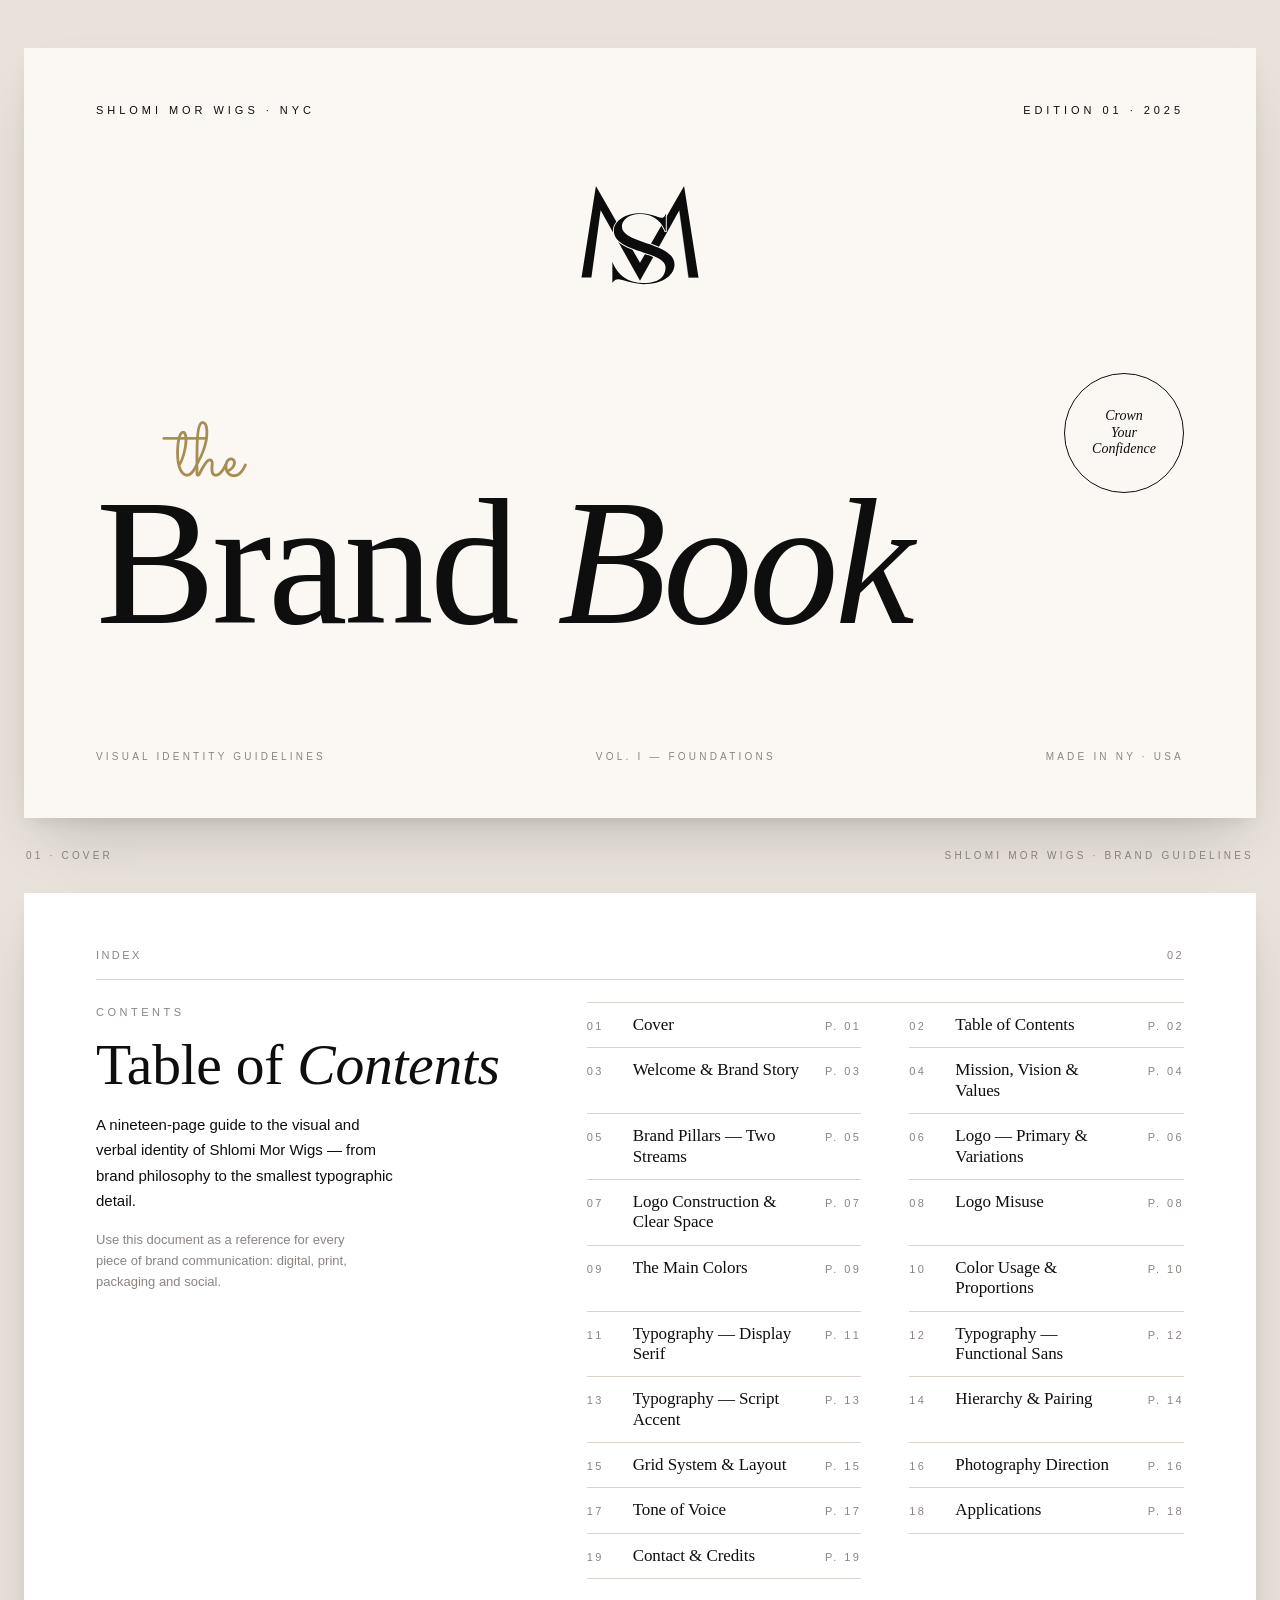
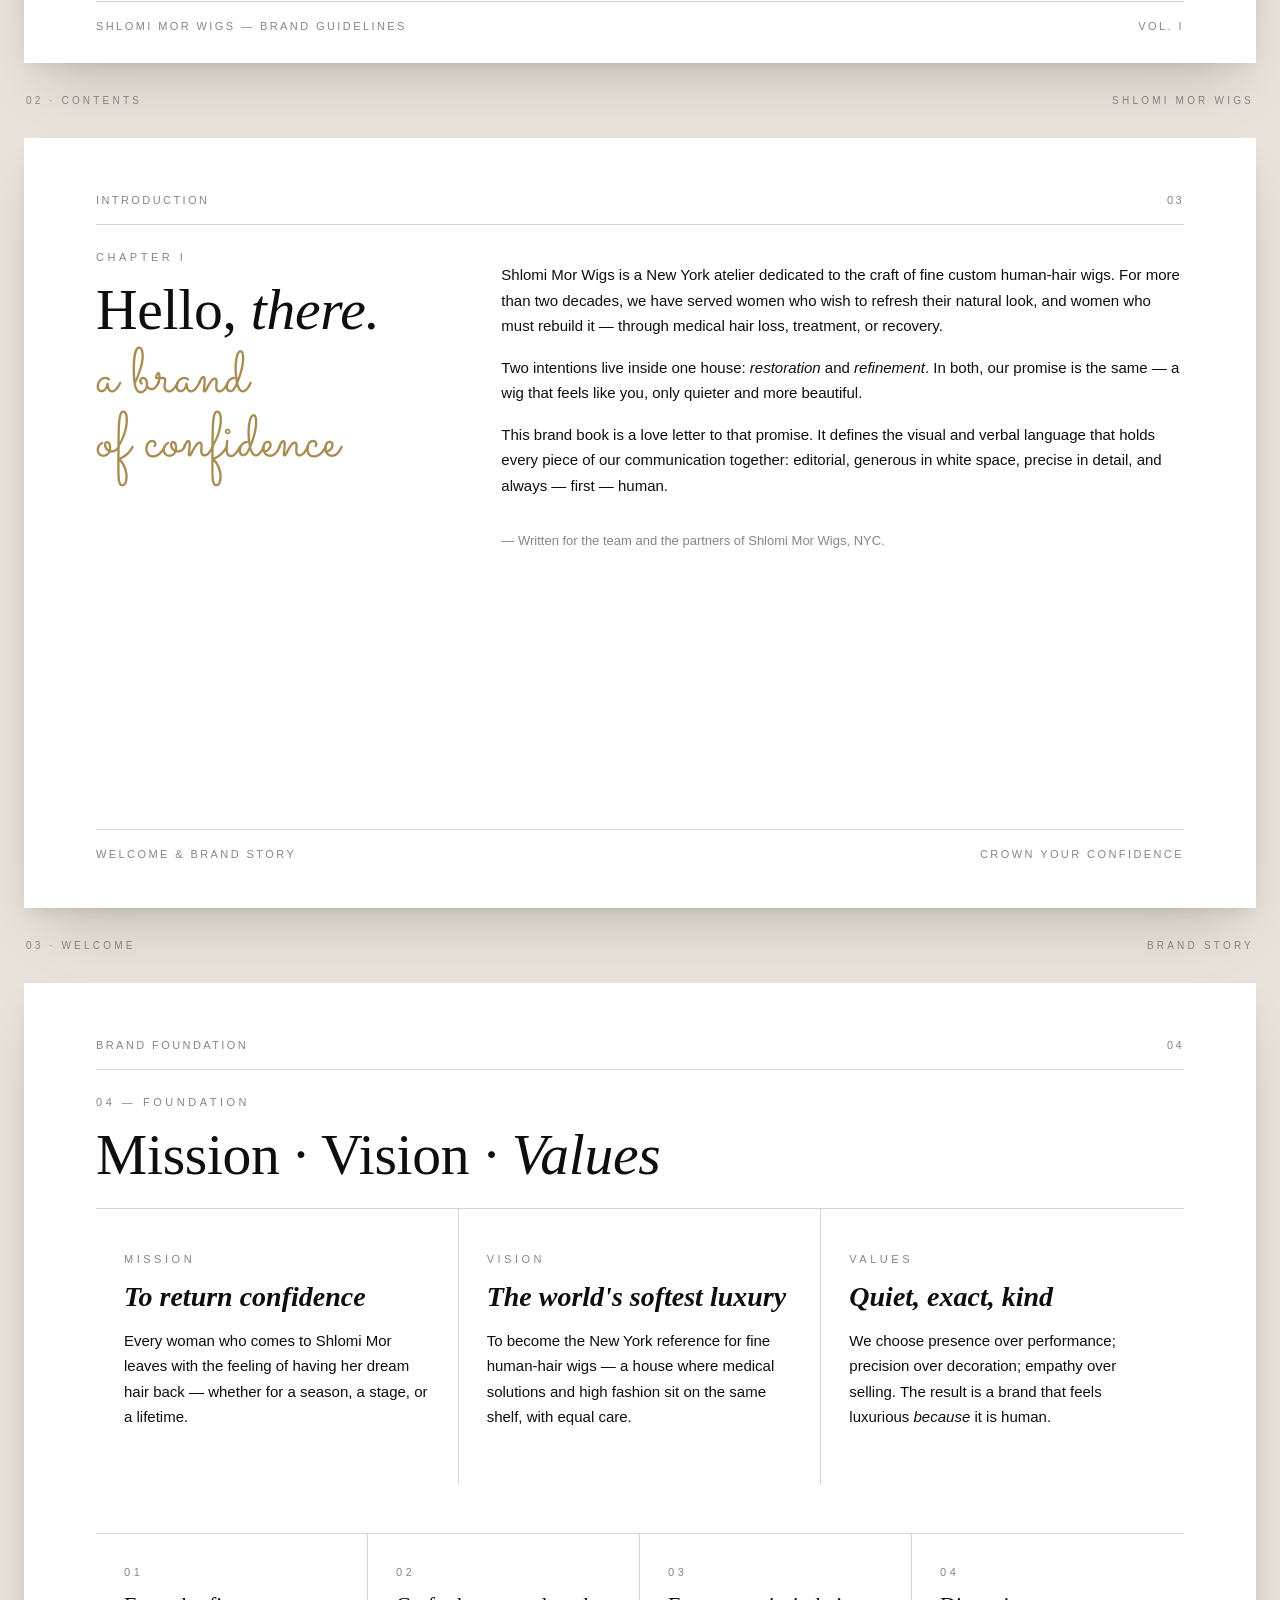
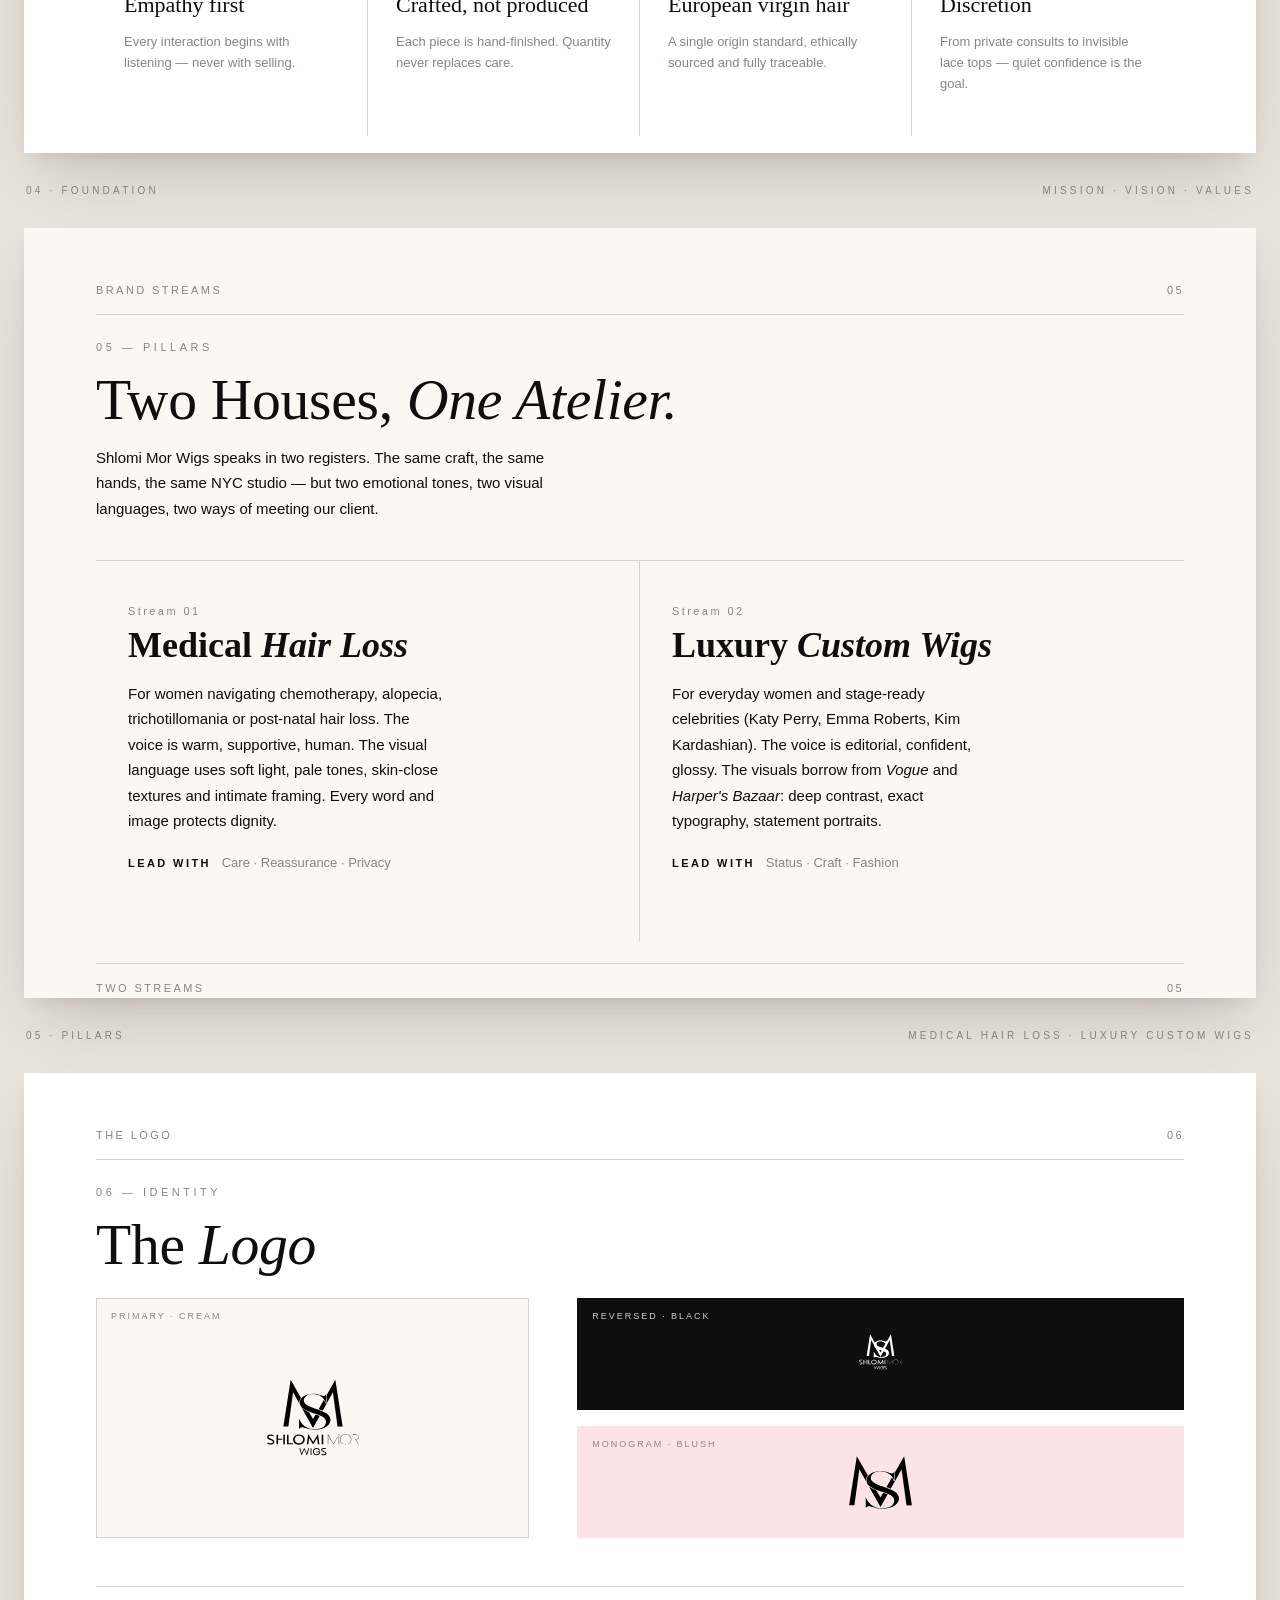
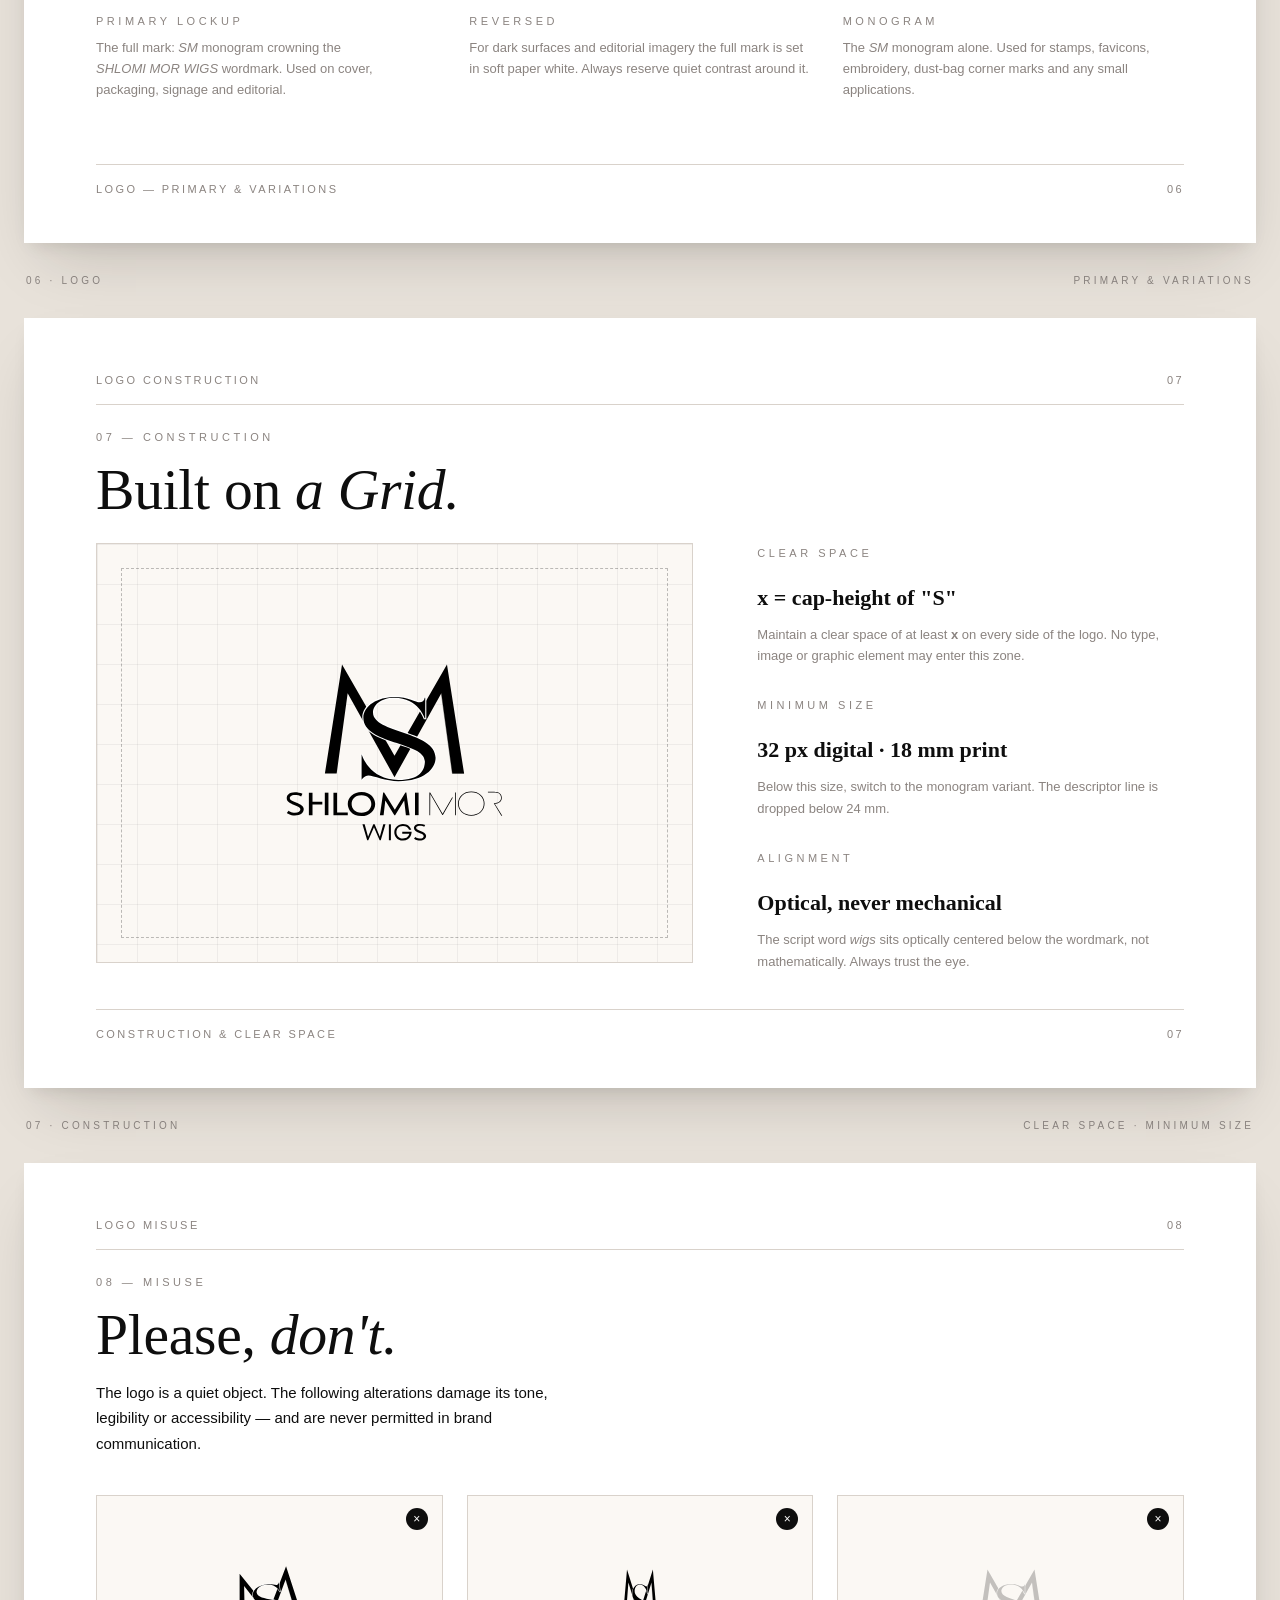
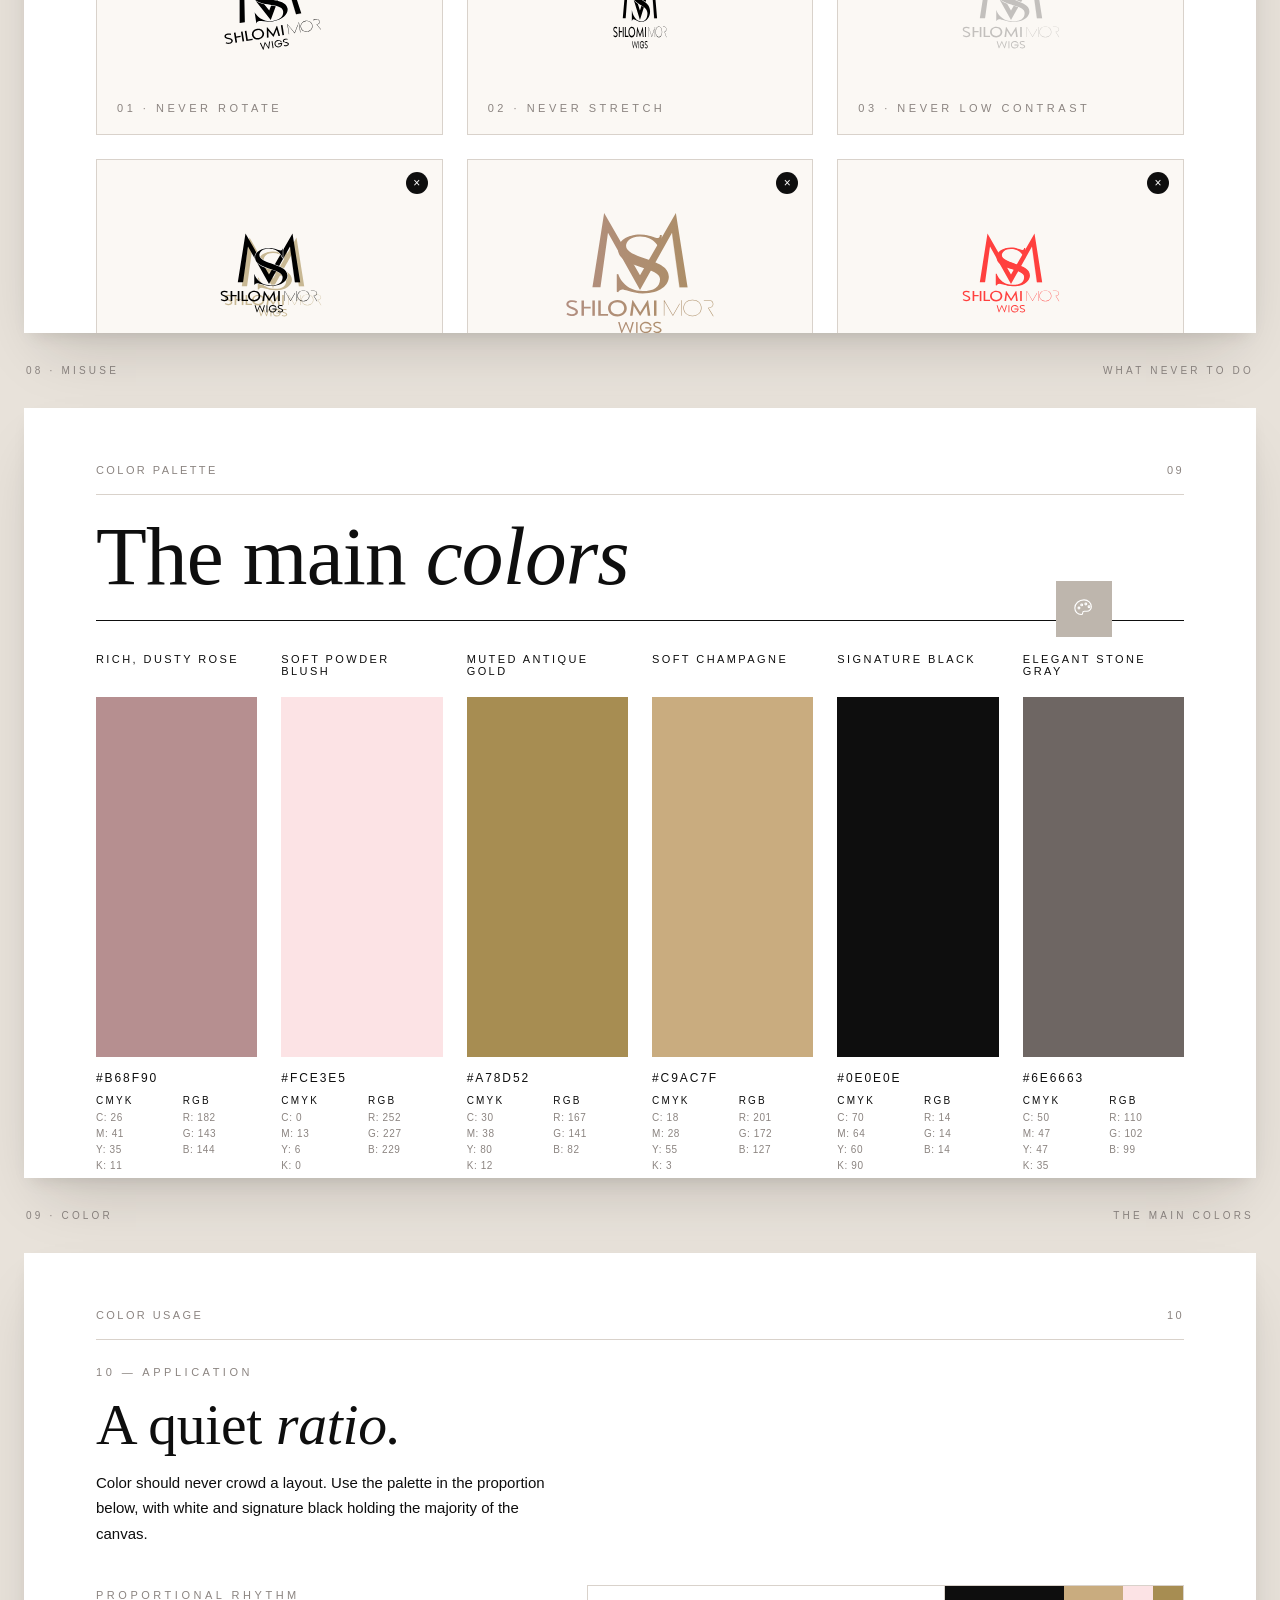
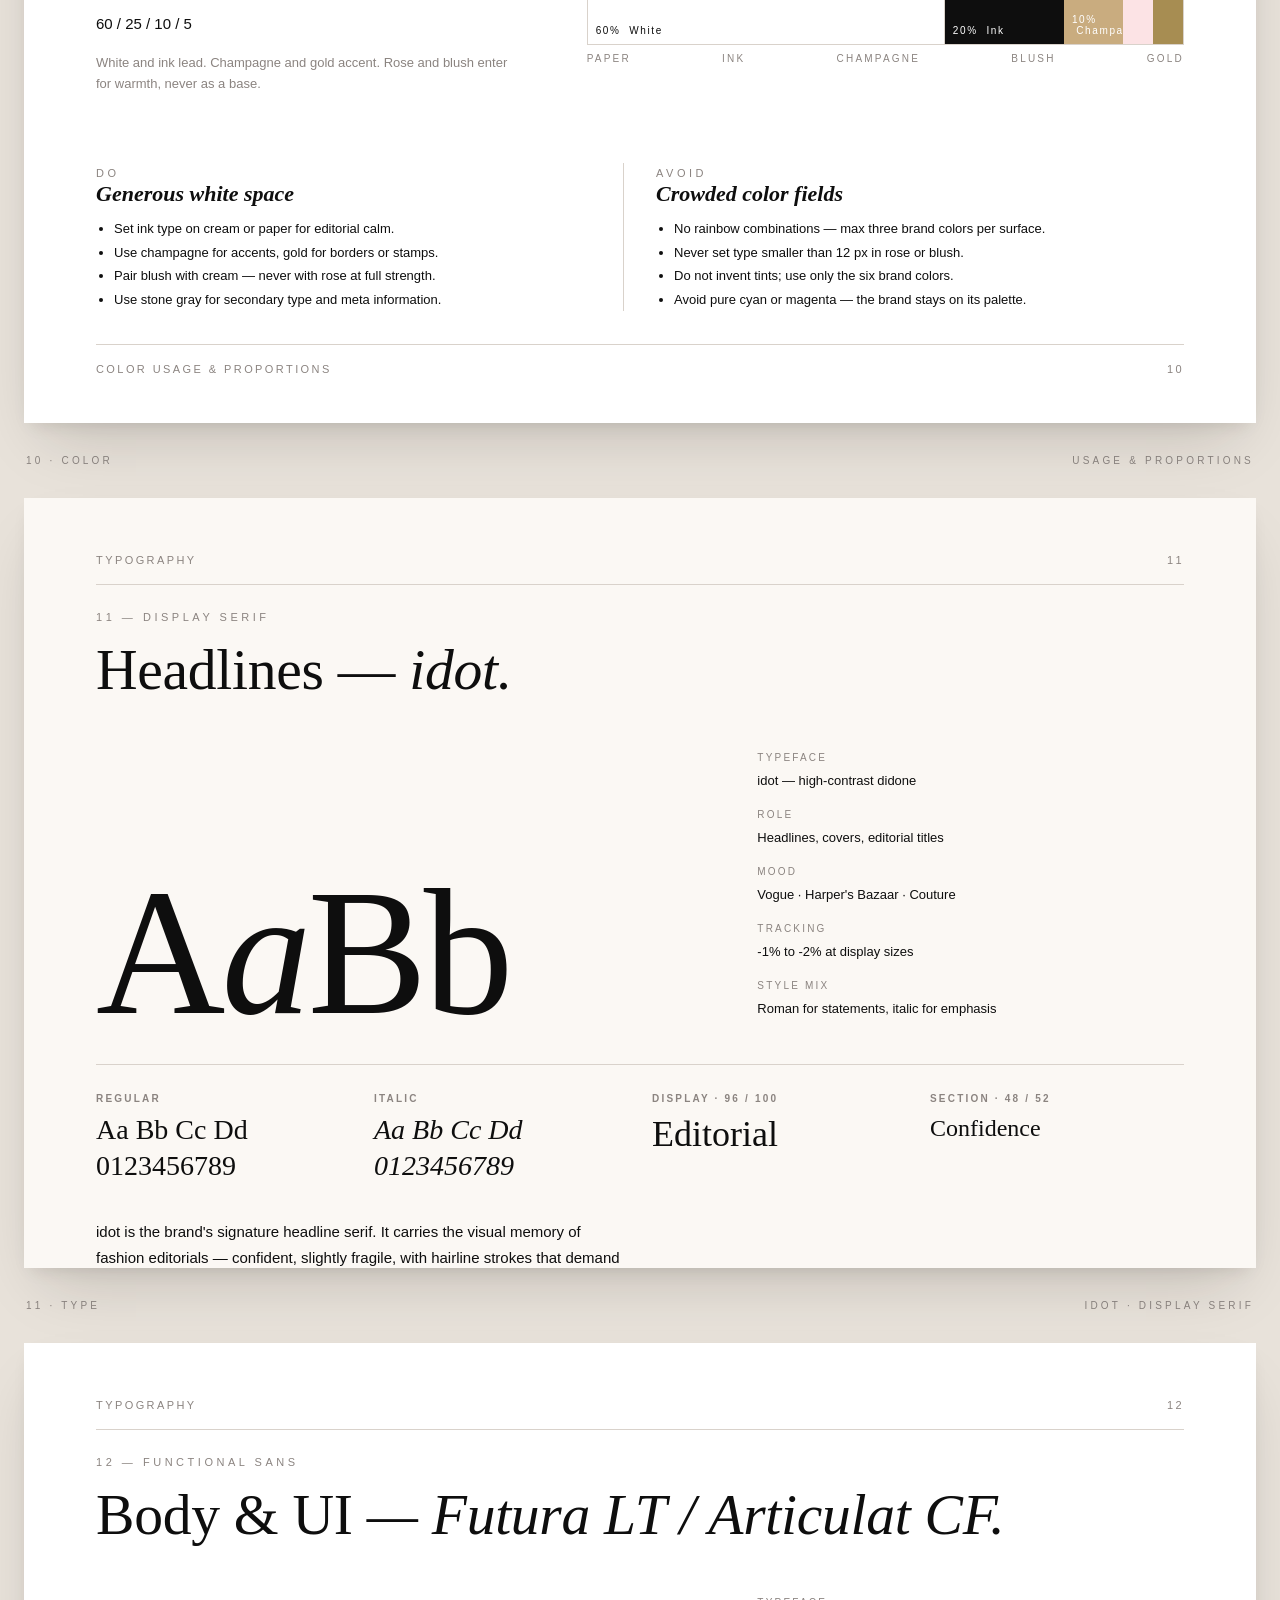
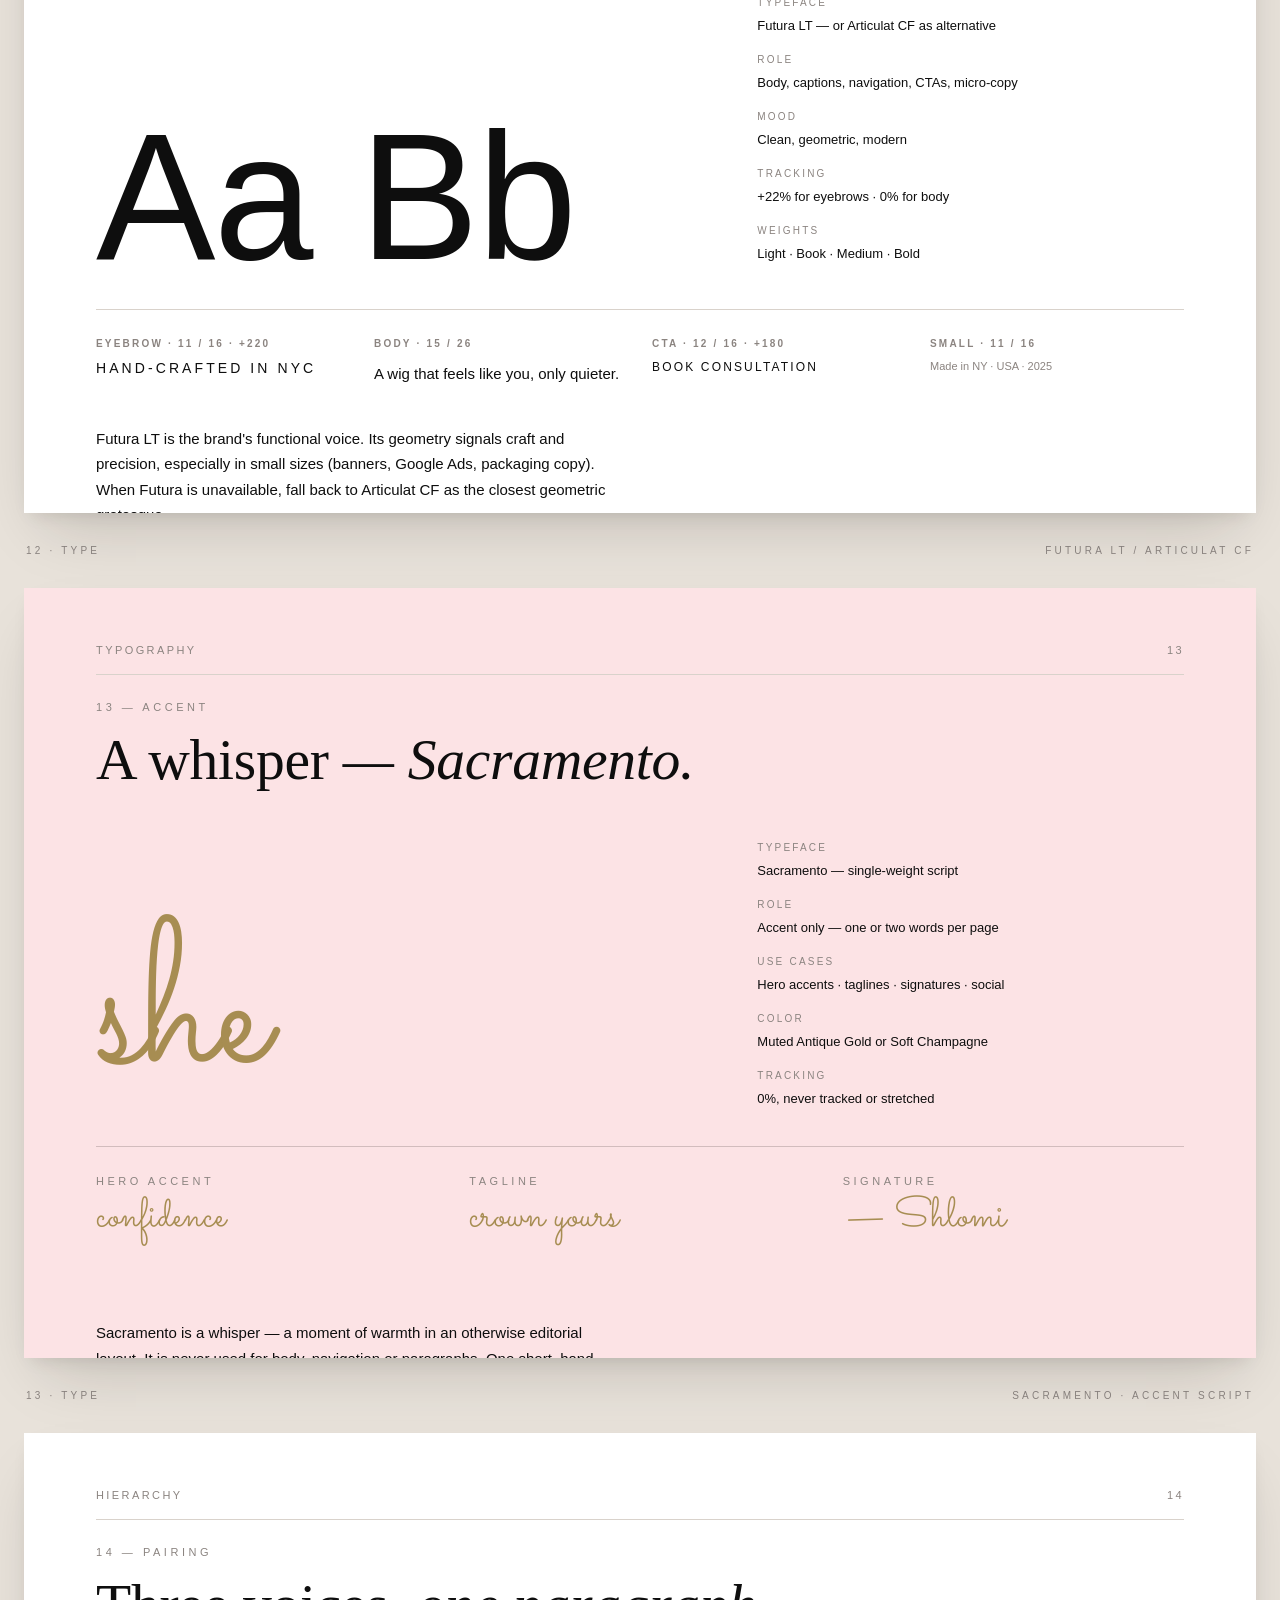
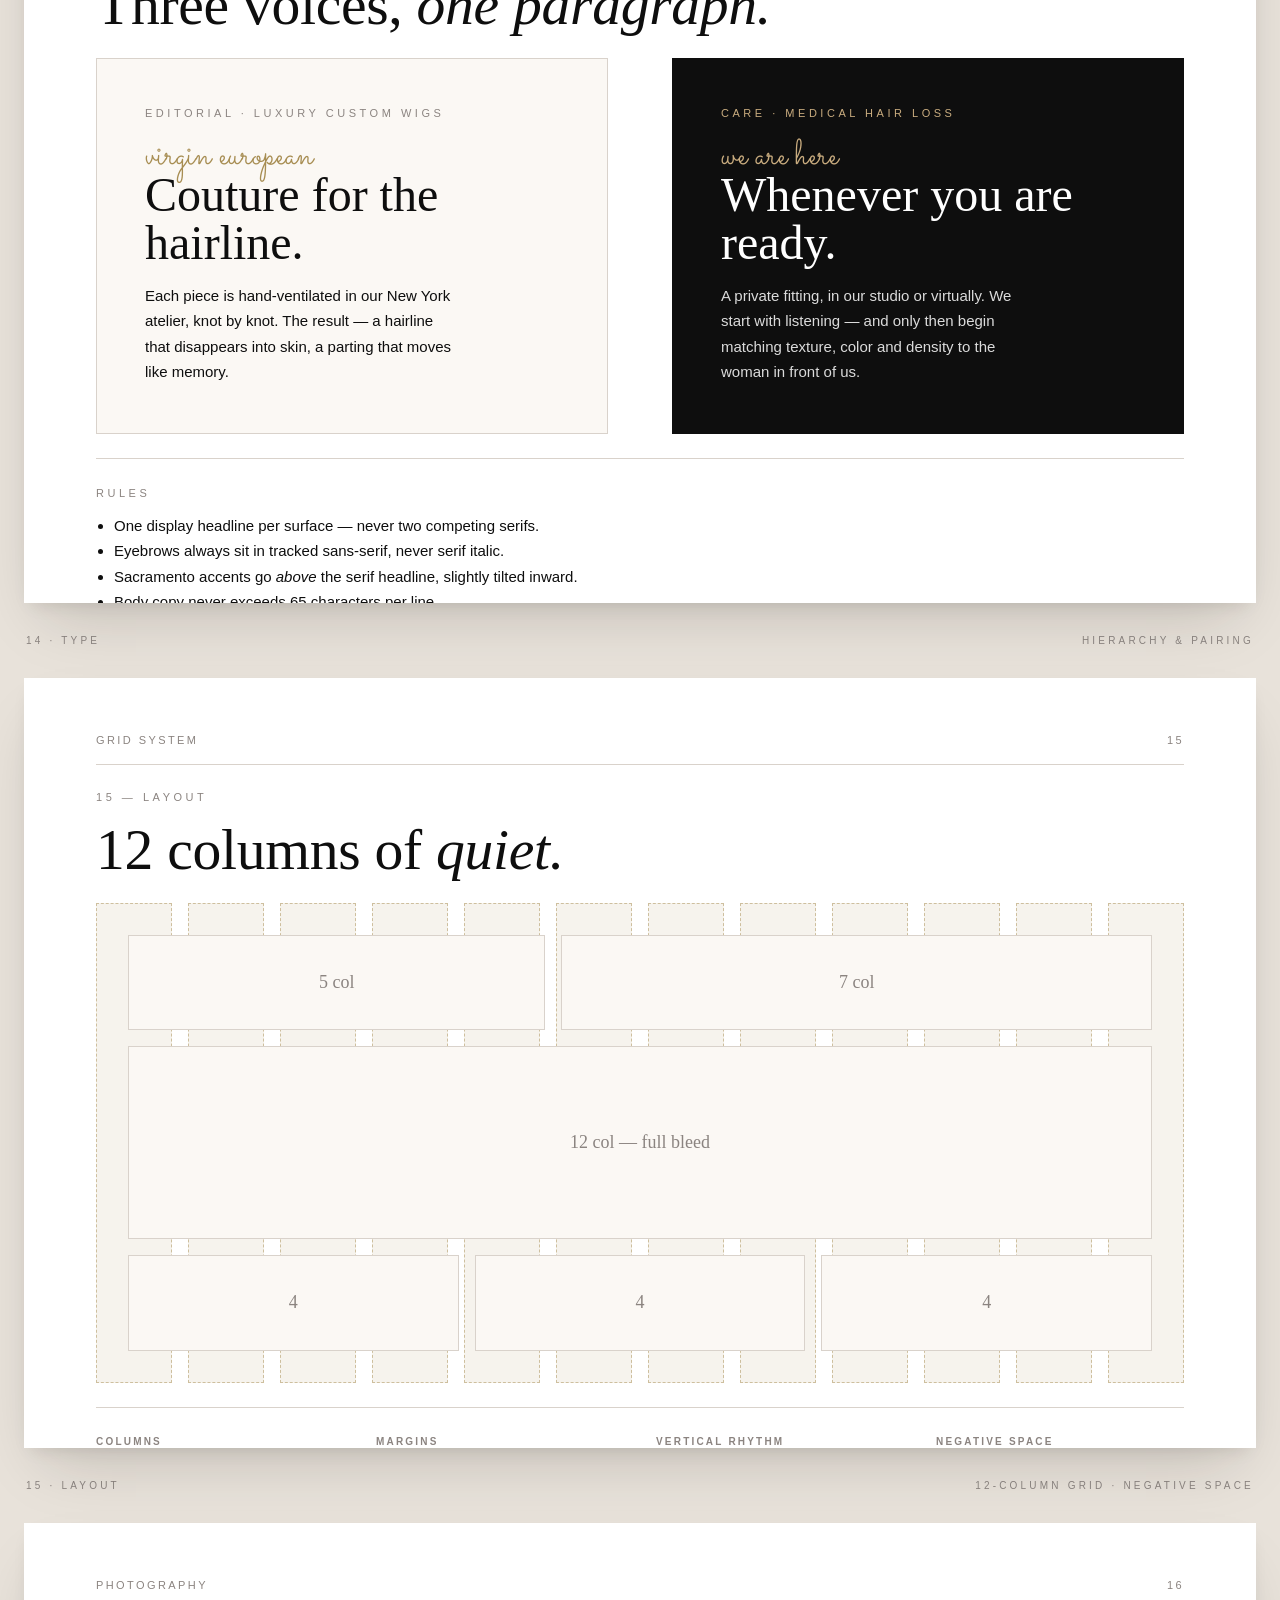
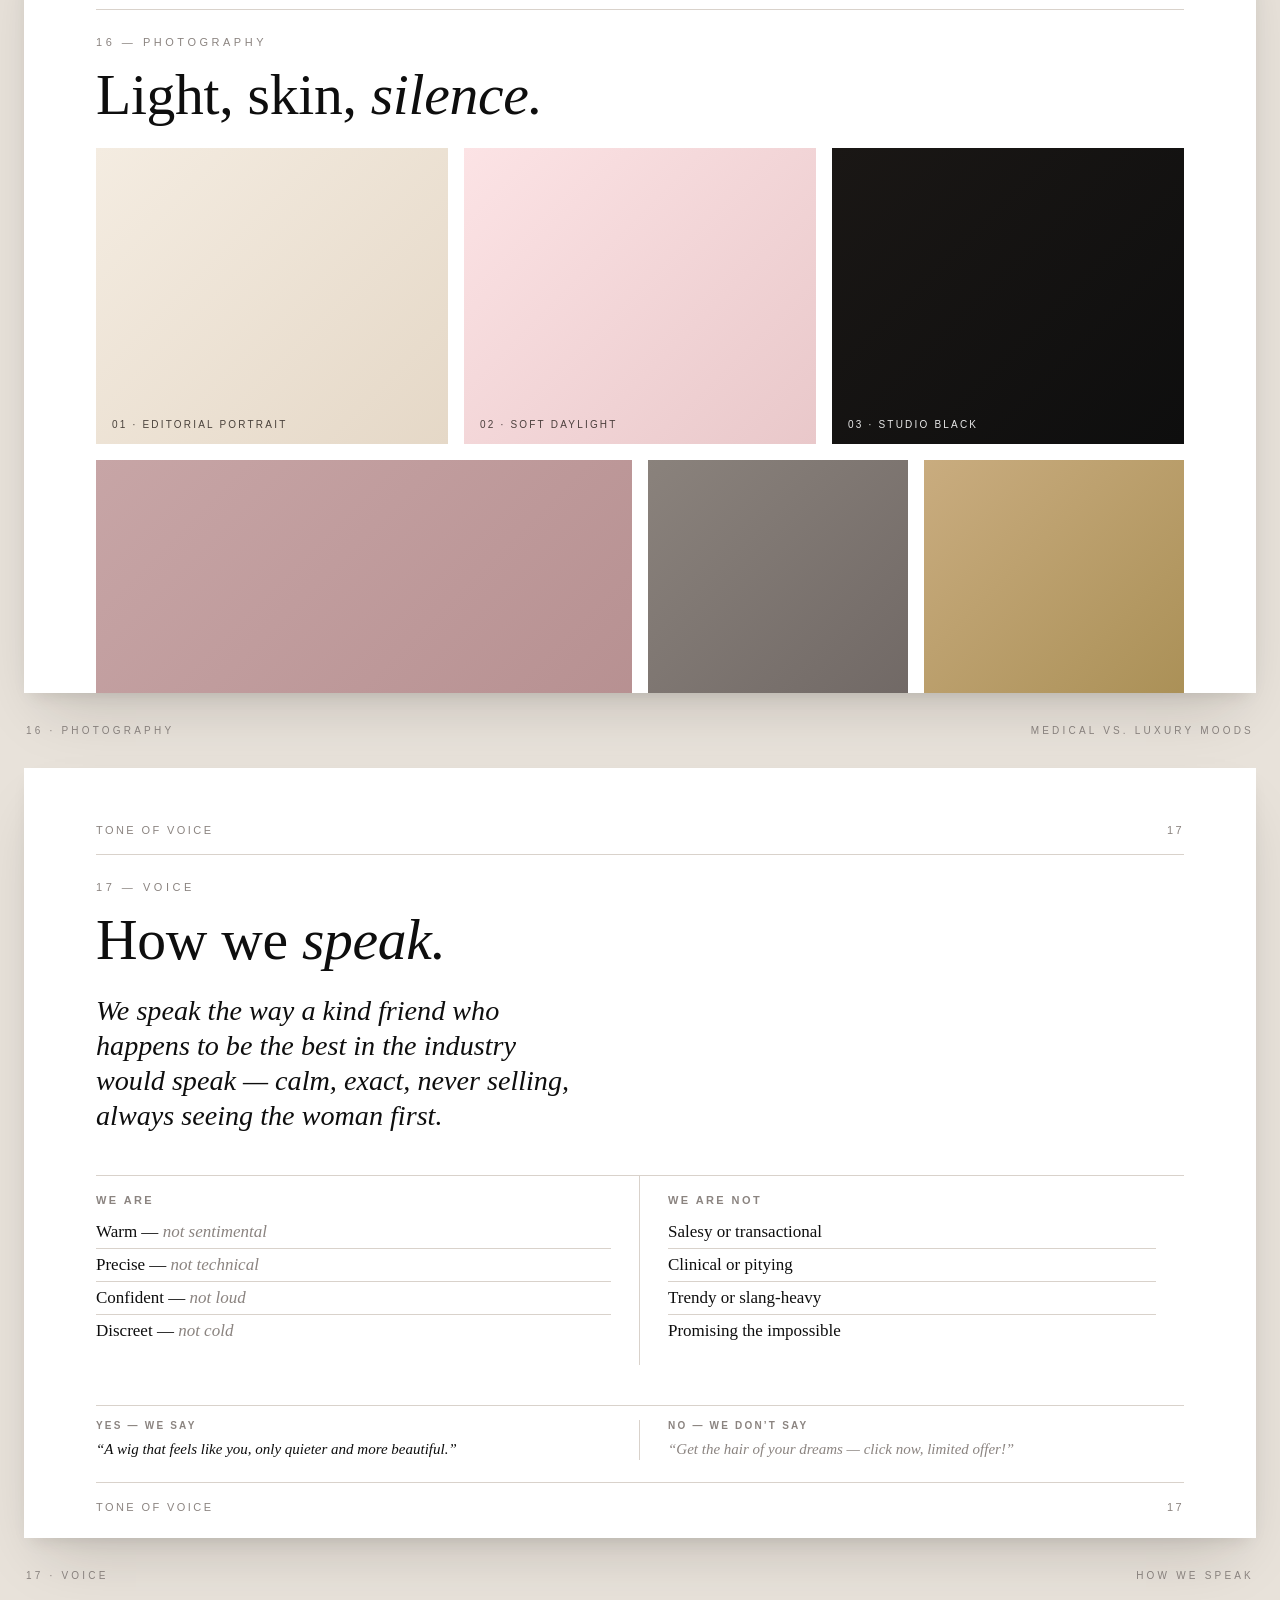
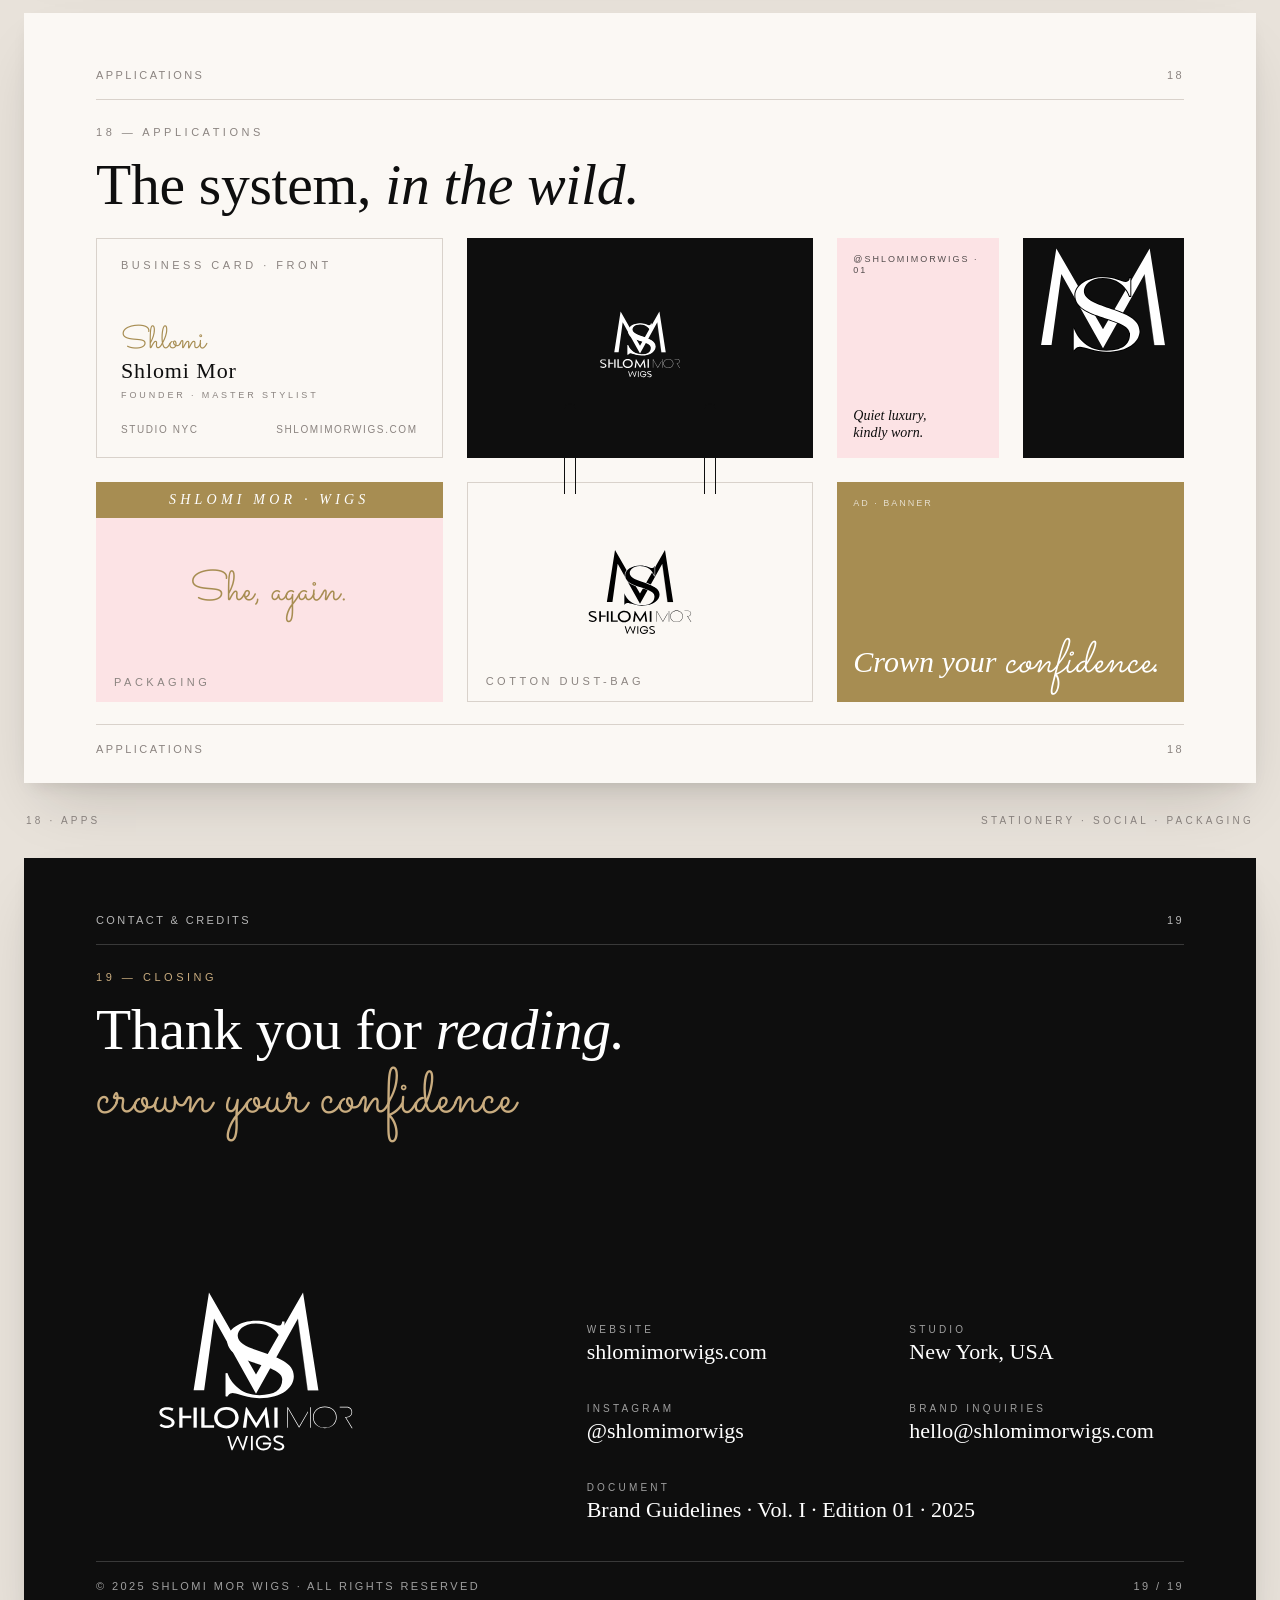
==== commit 824d8f9d: "feat: integrate real SM logo SVGs and lock font system to approved typefaces - Add 4 SVG logo varian" ====
--- a/index.html
+++ b/index.html
@@ -21,6 +21,8 @@
       <header class="cover">
         <div class="cover__brand">Shlomi&nbsp;Mor&nbsp;Wigs · NYC</div>
         <div class="cover__year">Edition 01 · 2025</div>
+
+        <img class="cover__mark" src="assets/logo/shlomi-mor-monogram-black.svg" alt="Shlomi Mor Wigs SM monogram" />
 
         <div class="cover__title" id="p01">
           <span class="l1">the</span>
@@ -307,24 +309,16 @@
         <div class="logo-stage logo-stage--triple">
           <div class="logo-frame">
             <span class="logo-frame__label">Primary · Cream</span>
-            <div class="sm-logo">
-              <span class="row1">SHLOMI MOR</span>
-              <span class="row2">wigs</span>
-              <span class="row3">New York · Custom Atelier</span>
-            </div>
+            <img class="brand-mark" src="assets/logo/shlomi-mor-logo-black.svg" alt="Shlomi Mor Wigs primary logo" />
           </div>
           <div class="logo-stack">
             <div class="logo-frame logo-frame--ink">
               <span class="logo-frame__label">Reversed · Black</span>
-              <div class="sm-logo">
-                <span class="row1">SHLOMI MOR</span>
-                <span class="row2">wigs</span>
-                <span class="row3">New York · Custom Atelier</span>
-              </div>
+              <img class="brand-mark" src="assets/logo/shlomi-mor-logo-white.svg" alt="Shlomi Mor Wigs reversed logo" />
             </div>
             <div class="logo-frame logo-frame--blush">
-              <span class="logo-frame__label">Soft · Blush</span>
-              <div class="sm-monogram"><em>S</em>m</div>
+              <span class="logo-frame__label">Monogram · Blush</span>
+              <img class="brand-monogram" src="assets/logo/shlomi-mor-monogram-black.svg" alt="Shlomi Mor Wigs SM monogram" />
             </div>
           </div>
         </div>
@@ -332,15 +326,15 @@
         <div style="grid-column: 1 / -1; display:grid; grid-template-columns: repeat(3, 1fr); gap:32px; margin-top:24px; border-top:1px solid var(--c-rule); padding-top:24px;">
           <div>
             <span class="eyebrow">Primary Lockup</span>
-            <p class="body--small" style="margin-top:8px;">A wordmark in display serif, anchored by a script accent and an NYC descriptor in tracked sans-serif. Used on cover, packaging and signage.</p>
+            <p class="body--small" style="margin-top:8px;">The full mark: <em style="font-style:italic;">SM</em> monogram crowning the <em style="font-style:italic;">SHLOMI&nbsp;MOR&nbsp;WIGS</em> wordmark. Used on cover, packaging, signage and editorial.</p>
           </div>
           <div>
             <span class="eyebrow">Reversed</span>
-            <p class="body--small" style="margin-top:8px;">For dark surfaces and editorial imagery. The script switches to soft champagne for warmth and contrast.</p>
+            <p class="body--small" style="margin-top:8px;">For dark surfaces and editorial imagery the full mark is set in soft paper white. Always reserve quiet contrast around it.</p>
           </div>
           <div>
             <span class="eyebrow">Monogram</span>
-            <p class="body--small" style="margin-top:8px;">The <em style="font-style:italic;">S</em>m monogram. Used for stamps, favicons, embroidery and small applications.</p>
+            <p class="body--small" style="margin-top:8px;">The <em style="font-style:italic;">SM</em> monogram alone. Used for stamps, favicons, embroidery, dust-bag corner marks and any small applications.</p>
           </div>
         </div>
       </div>
@@ -374,11 +368,7 @@
         <div class="construct">
           <div class="construct__frame">
             <div class="construct__guides"></div>
-            <div class="sm-logo">
-              <span class="row1">SHLOMI MOR</span>
-              <span class="row2">wigs</span>
-              <span class="row3">New York · Custom Atelier</span>
-            </div>
+            <img class="brand-mark brand-mark--lg" src="assets/logo/shlomi-mor-logo-black.svg" alt="Shlomi Mor Wigs primary logo on construction grid" style="width:60%;max-width:60%;max-height:80%;position:relative;inset:auto;" />
           </div>
 
           <div class="construct__notes">
@@ -430,33 +420,45 @@
         <div class="misuse">
           <div class="misuse__card">
             <span class="x" aria-hidden="true">×</span>
-            <div class="demo tilt">SHLOMI</div>
-            <span class="eyebrow">01 · No rotation</span>
+            <div class="demo demo--logo demo--tilt">
+              <img src="assets/logo/shlomi-mor-logo-black.svg" alt="" />
+            </div>
+            <span class="eyebrow">01 · Never rotate</span>
           </div>
           <div class="misuse__card">
             <span class="x" aria-hidden="true">×</span>
-            <div class="demo stretch">SHLOMI MOR</div>
-            <span class="eyebrow">02 · No stretching</span>
+            <div class="demo demo--logo demo--stretch">
+              <img src="assets/logo/shlomi-mor-logo-black.svg" alt="" />
+            </div>
+            <span class="eyebrow">02 · Never stretch</span>
           </div>
           <div class="misuse__card">
             <span class="x" aria-hidden="true">×</span>
-            <div class="demo outline">SHLOMI</div>
-            <span class="eyebrow">03 · No outlines</span>
+            <div class="demo demo--logo demo--faded">
+              <img src="assets/logo/shlomi-mor-logo-black.svg" alt="" />
+            </div>
+            <span class="eyebrow">03 · Never low contrast</span>
           </div>
           <div class="misuse__card">
             <span class="x" aria-hidden="true">×</span>
-            <div class="demo shadow">SHLOMI</div>
-            <span class="eyebrow">04 · No drop shadows</span>
+            <div class="demo demo--logo demo--shadow">
+              <img src="assets/logo/shlomi-mor-logo-black.svg" alt="" />
+            </div>
+            <span class="eyebrow">04 · Never add shadows</span>
           </div>
           <div class="misuse__card">
             <span class="x" aria-hidden="true">×</span>
-            <div class="demo gradient">SHLOMI</div>
-            <span class="eyebrow">05 · No gradients</span>
+            <div class="demo demo--logo demo--gradient">
+              <img src="assets/logo/shlomi-mor-logo-black.svg" alt="" />
+            </div>
+            <span class="eyebrow">05 · Never apply gradients</span>
           </div>
           <div class="misuse__card">
             <span class="x" aria-hidden="true">×</span>
-            <div class="demo recolor">SHLOMI</div>
-            <span class="eyebrow">06 · No off-brand color</span>
+            <div class="demo demo--logo demo--recolor">
+              <img src="assets/logo/shlomi-mor-logo-black.svg" alt="" />
+            </div>
+            <span class="eyebrow">06 · Never off-brand color</span>
           </div>
         </div>
       </div>
@@ -1153,11 +1155,7 @@
           </div>
 
           <div class="bcard bcard--back">
-            <div class="sm-logo">
-              <span class="row1" style="color:#fff;">SHLOMI MOR</span>
-              <span class="row2">wigs</span>
-              <span class="row3" style="color:rgba(255,255,255,0.65);">New York · Custom Atelier</span>
-            </div>
+            <img class="brand-mark brand-mark--md" src="assets/logo/shlomi-mor-logo-white.svg" alt="Shlomi Mor Wigs logo — business card back" />
           </div>
 
           <div class="ig-card ig-card--blush" style="grid-column: span 2; aspect-ratio: auto; height: 220px;">
@@ -1167,7 +1165,7 @@
             </div>
           </div>
           <div class="ig-card ig-card--ink" style="grid-column: span 2; aspect-ratio: auto; height: 220px;">
-            <div class="ig-card__center">Sm</div>
+            <img class="brand-monogram brand-monogram--lg" src="assets/logo/shlomi-mor-monogram-white.svg" alt="Shlomi Mor Wigs SM monogram" style="margin:auto;" />
           </div>
 
           <!-- Row 2: Packaging + dust-bag + ad banner -->
@@ -1179,11 +1177,7 @@
 
           <div class="tote">
             <span class="eyebrow" style="position:absolute;bottom:14px;left:18px;">Cotton dust-bag</span>
-            <div class="sm-logo">
-              <span class="row1" style="font-size:32px;">SHLOMI MOR</span>
-              <span class="row2" style="font-size:44px;">wigs</span>
-              <span class="row3">est. 2002 · New York</span>
-            </div>
+            <img class="brand-mark brand-mark--md" src="assets/logo/shlomi-mor-logo-black.svg" alt="Shlomi Mor Wigs logo — dust bag" />
           </div>
 
           <div class="ig-card ig-card--gold" style="grid-column: span 4; aspect-ratio: auto; height: 220px;">
@@ -1224,11 +1218,7 @@
 
         <div class="contact" style="grid-column: 1 / -1;">
           <div class="contact__mark">
-            <div class="sm-logo">
-              <span class="row1" style="color:#fff;">SHLOMI MOR</span>
-              <span class="row2" style="color:var(--c-champagne);">wigs</span>
-              <span class="row3" style="color:rgba(255,255,255,0.65);">New York · Custom Atelier · Est. 2002</span>
-            </div>
+            <img class="brand-mark brand-mark--lg" src="assets/logo/shlomi-mor-logo-white.svg" alt="Shlomi Mor Wigs logo" />
           </div>
 
           <dl class="contact__info" style="display:grid;grid-template-columns:1fr 1fr;gap:24px 48px;">
--- a/styles.css
+++ b/styles.css
@@ -3,8 +3,84 @@
    Clean Luxury Editorial
    ========================================================= */
 
-/* -------- Fonts (substitutes for idot / Futura LT / Articulat CF) -------- */
-@import url('https://fonts.googleapis.com/css2?family=Playfair+Display:ital,wght@0,400;0,500;0,600;0,700;1,400&family=Jost:wght@300;400;500;600&family=Sacramento&display=swap');
+/* -------- Fonts ---------------------------------------------------------
+   Approved type system (per brand owner):
+     · idot                       — Display Serif (headlines)
+     · Futura LT / Articulat CF   — Functional Sans (body, UI)
+     · Sacramento                 — Script Accent (primary script)
+     · NellRoundhandLTW05-Script  — Script Accent (alternate)
+
+   Drop licensed font files (woff2 preferred) into ./assets/fonts/ using the
+   filenames below. Sacramento is loaded from Google Fonts as it is openly
+   licensed (OFL) and matches the agreed type list. No other typefaces are
+   permitted in this brand book.
+   --------------------------------------------------------------------- */
+@import url('https://fonts.googleapis.com/css2?family=Sacramento&display=swap');
+
+@font-face {
+  font-family: 'idot';
+  src: url('assets/fonts/idot.woff2') format('woff2'),
+       url('assets/fonts/idot.woff')  format('woff');
+  font-display: swap;
+  font-weight: 400;
+  font-style: normal;
+}
+@font-face {
+  font-family: 'idot';
+  src: url('assets/fonts/idot-italic.woff2') format('woff2'),
+       url('assets/fonts/idot-italic.woff')  format('woff');
+  font-display: swap;
+  font-weight: 400;
+  font-style: italic;
+}
+@font-face {
+  font-family: 'FuturaLT';
+  src: url('assets/fonts/futura-lt-light.woff2') format('woff2'),
+       url('assets/fonts/futura-lt-light.woff')  format('woff');
+  font-display: swap;
+  font-weight: 300;
+  font-style: normal;
+}
+@font-face {
+  font-family: 'FuturaLT';
+  src: url('assets/fonts/futura-lt-book.woff2') format('woff2'),
+       url('assets/fonts/futura-lt-book.woff')  format('woff');
+  font-display: swap;
+  font-weight: 400;
+  font-style: normal;
+}
+@font-face {
+  font-family: 'FuturaLT';
+  src: url('assets/fonts/futura-lt-medium.woff2') format('woff2'),
+       url('assets/fonts/futura-lt-medium.woff')  format('woff');
+  font-display: swap;
+  font-weight: 500;
+  font-style: normal;
+}
+@font-face {
+  font-family: 'ArticulatCF';
+  src: url('assets/fonts/articulat-cf-light.woff2') format('woff2'),
+       url('assets/fonts/articulat-cf-light.woff')  format('woff');
+  font-display: swap;
+  font-weight: 300;
+  font-style: normal;
+}
+@font-face {
+  font-family: 'ArticulatCF';
+  src: url('assets/fonts/articulat-cf-regular.woff2') format('woff2'),
+       url('assets/fonts/articulat-cf-regular.woff')  format('woff');
+  font-display: swap;
+  font-weight: 400;
+  font-style: normal;
+}
+@font-face {
+  font-family: 'NellRoundhandLTW05-Script';
+  src: url('assets/fonts/NellRoundhandLTW05-Script.woff2') format('woff2'),
+       url('assets/fonts/NellRoundhandLTW05-Script.woff')  format('woff');
+  font-display: swap;
+  font-weight: 400;
+  font-style: normal;
+}
 
 /* -------- Tokens -------- */
 :root {
@@ -22,10 +98,10 @@
   --c-rule:          #D9D2CB;
   --c-mute:          #8B8480;
 
-  /* Type */
-  --f-serif:    'Playfair Display', 'idot', 'Times New Roman', serif;
-  --f-sans:     'Jost', 'Futura LT', 'Articulat CF', 'Helvetica Neue', Arial, sans-serif;
-  --f-script:   'Sacramento', cursive;
+  /* Type — approved typefaces only */
+  --f-serif:    'idot', 'Times New Roman', Times, serif;
+  --f-sans:     'FuturaLT', 'Futura LT', 'Articulat CF', 'ArticulatCF', 'Helvetica Neue', Arial, sans-serif;
+  --f-script:   'Sacramento', 'NellRoundhandLTW05-Script', 'NellRoundhandLTW05Script', cursive;
 
   /* Grid */
   --page-w:  1440px;
@@ -273,6 +349,15 @@
   line-height: 1.2;
   color: var(--c-ink);
 }
+.cover__mark {
+  position: absolute;
+  left: 50%;
+  top: 72px;
+  transform: translateX(-50%);
+  width: 132px;
+  height: auto;
+  opacity: 0.95;
+}
 
 /* =========================================================
    Page 02 — TOC
@@ -504,6 +589,40 @@
   letter-spacing: -0.04em;
 }
 .sm-monogram em { font-style: italic; }
+
+/* Real SVG logo embed */
+.brand-mark,
+.brand-monogram {
+  display: block;
+  max-width: 100%;
+  max-height: 100%;
+  object-fit: contain;
+}
+.logo-frame .brand-mark,
+.logo-frame .brand-monogram {
+  position: absolute;
+  inset: 18%;
+  width: auto;
+  height: auto;
+  max-width: 64%;
+  max-height: 64%;
+  margin: auto;
+}
+.logo-frame--blush .brand-monogram {
+  inset: 14%;
+  max-width: 56%;
+  max-height: 56%;
+}
+
+/* Sized variants for inline / mockup usage */
+.brand-mark--xs { width: 110px; height: auto; }
+.brand-mark--sm { width: 160px; height: auto; }
+.brand-mark--md { width: 220px; height: auto; }
+.brand-mark--lg { width: 320px; height: auto; }
+.brand-monogram--xs { width: 36px; height: auto; }
+.brand-monogram--sm { width: 64px; height: auto; }
+.brand-monogram--md { width: 96px; height: auto; }
+.brand-monogram--lg { width: 140px; height: auto; }
 
 /* Logo grid construction page */
 .construct {
@@ -544,8 +663,8 @@
 .misuse__card {
   background: var(--c-paper-cream);
   border: 1px solid var(--c-rule);
-  padding: 28px;
-  min-height: 180px;
+  padding: 20px;
+  height: 240px;
   display: flex; flex-direction: column; justify-content: space-between;
   position: relative;
 }
@@ -558,29 +677,42 @@
   display: flex; align-items: center; justify-content: center;
   font-family: var(--f-sans);
   font-size: 12px;
+  z-index: 2;
 }
 .misuse__card .demo {
   flex: 1;
   display: flex; align-items: center; justify-content: center;
-  font-family: var(--f-serif);
-  font-size: 24px;
-  letter-spacing: 0.2em;
-  color: var(--c-ink);
-}
-.misuse__card .demo.tilt { transform: rotate(-8deg); }
-.misuse__card .demo.stretch { transform: scaleX(0.5); }
-.misuse__card .demo.outline {
-  -webkit-text-stroke: 1px var(--c-ink);
-  color: transparent;
-}
-.misuse__card .demo.shadow { text-shadow: 4px 4px 0 rgba(167,141,82,0.6); }
-.misuse__card .demo.gradient {
+  position: relative;
+  overflow: hidden;
+}
+.misuse__card .demo--logo img {
+  width: 80%;
+  max-height: 86%;
+  height: auto;
+  object-fit: contain;
+}
+.misuse__card .demo--tilt img    { transform: rotate(-9deg); }
+.misuse__card .demo--stretch img { transform: scaleX(0.55); }
+.misuse__card .demo--shadow img  { filter: drop-shadow(4px 4px 0 rgba(167,141,82,0.6)); }
+.misuse__card .demo--recolor img {
+  filter: brightness(0) saturate(100%) invert(33%) sepia(86%) saturate(2300%) hue-rotate(338deg);
+}
+/* Low contrast misuse */
+.misuse__card .demo--faded {
+  background: var(--c-paper-cream);
+}
+.misuse__card .demo--faded img { opacity: 0.22; }
+/* Gradient: render logo silhouette as off-brand gradient via mask */
+.misuse__card .demo--gradient { position: relative; }
+.misuse__card .demo--gradient img { visibility: hidden; }
+.misuse__card .demo--gradient::after {
+  content: "";
+  position: absolute;
+  inset: 0;
   background: linear-gradient(90deg, var(--c-dusty-rose), var(--c-antique-gold));
-  -webkit-background-clip: text;
-  background-clip: text;
-  -webkit-text-fill-color: transparent;
-}
-.misuse__card .demo.recolor { color: #d24747; }
+  -webkit-mask: url("assets/logo/shlomi-mor-logo-black.svg") center / 80% auto no-repeat;
+          mask: url("assets/logo/shlomi-mor-logo-black.svg") center / 80% auto no-repeat;
+}
 
 /* =========================================================
    Colors page (reference layout)
@@ -992,6 +1124,17 @@
   border-color: transparent;
   display: flex; align-items: center; justify-content: center;
   text-align: center;
+  padding: 24px;
+}
+.bcard--back .brand-mark {
+  width: 70%;
+  height: auto;
+  max-height: 78%;
+}
+.tote .brand-mark {
+  width: 60%;
+  height: auto;
+  max-height: 78%;
 }
 .bcard__name {
   font-family: var(--f-serif);
@@ -1109,7 +1252,11 @@
 .contact__mark {
   display: flex; align-items: center; justify-content: flex-start;
 }
-.contact__mark .sm-logo .row1 { color: inherit; }
+.contact__mark img {
+  max-width: 320px;
+  width: 100%;
+  height: auto;
+}
 .contact__info dt {
   text-transform: uppercase;
   font-family: var(--f-sans);
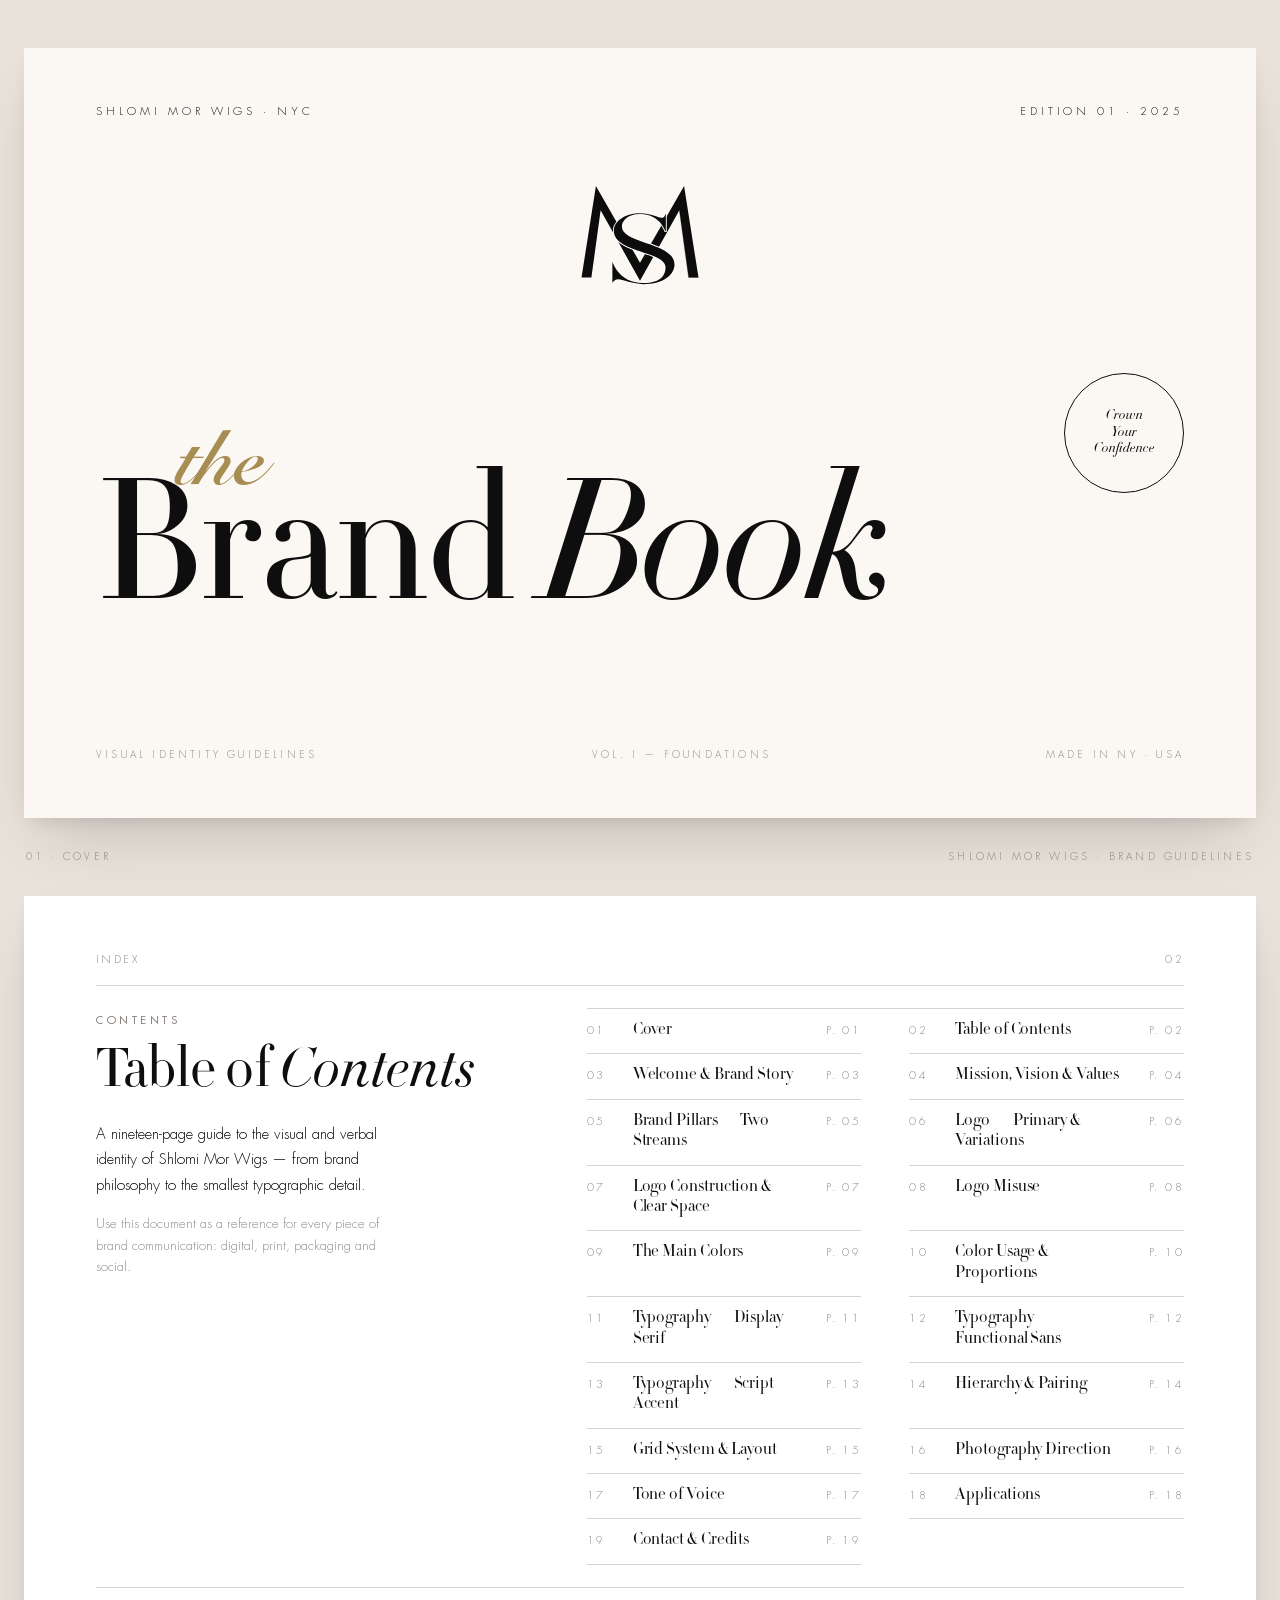
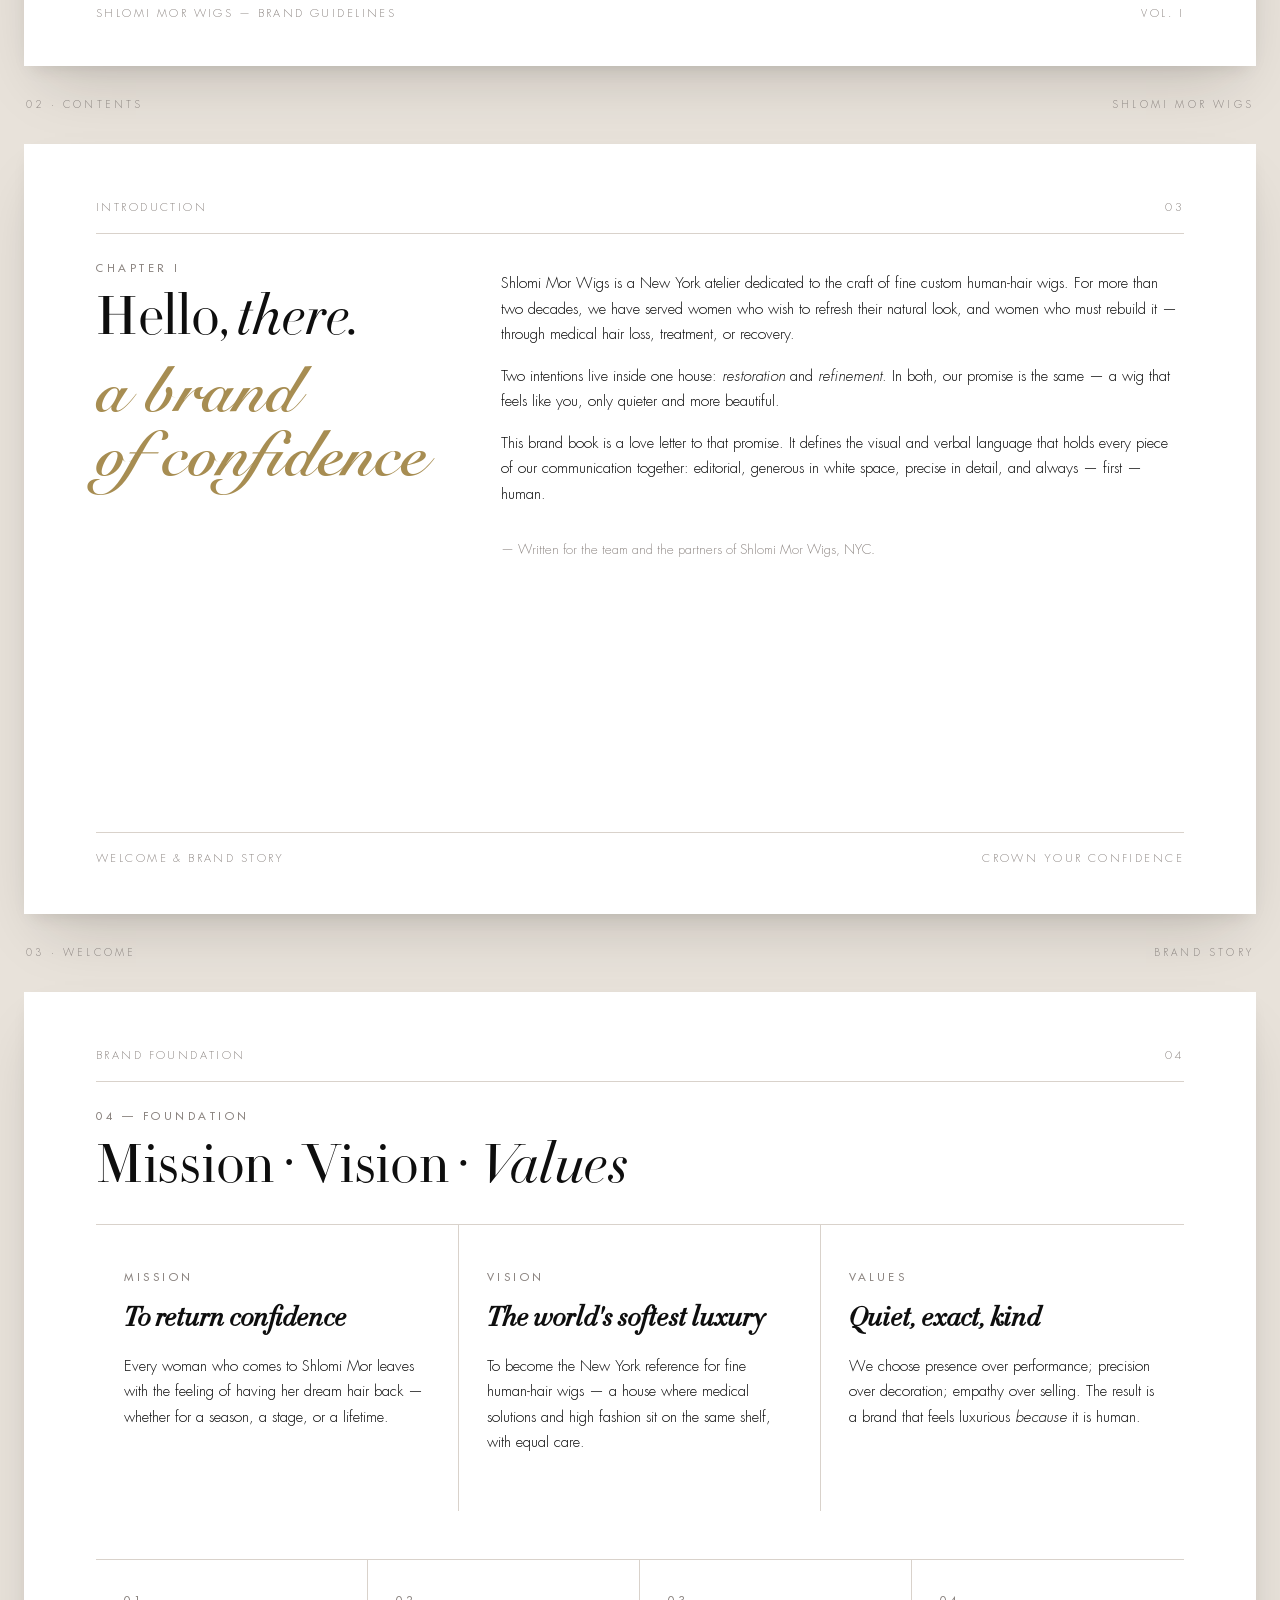
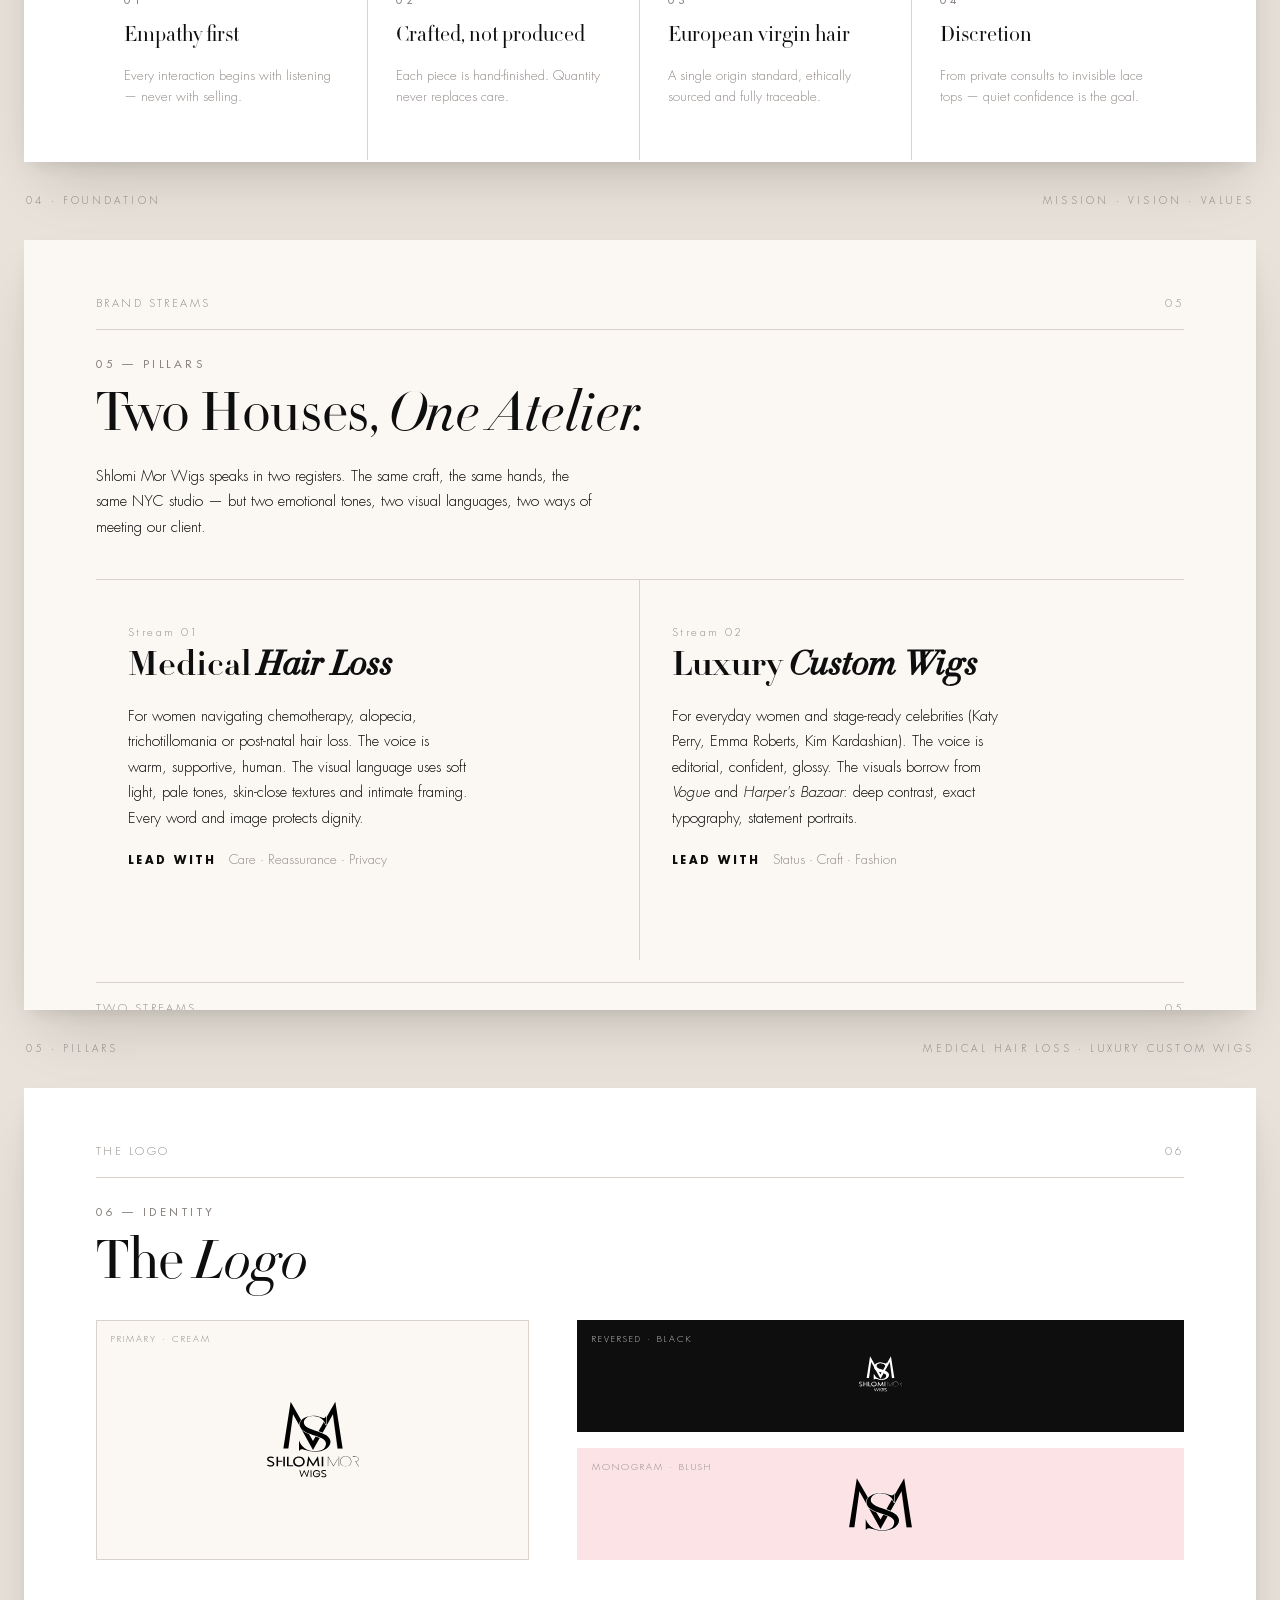
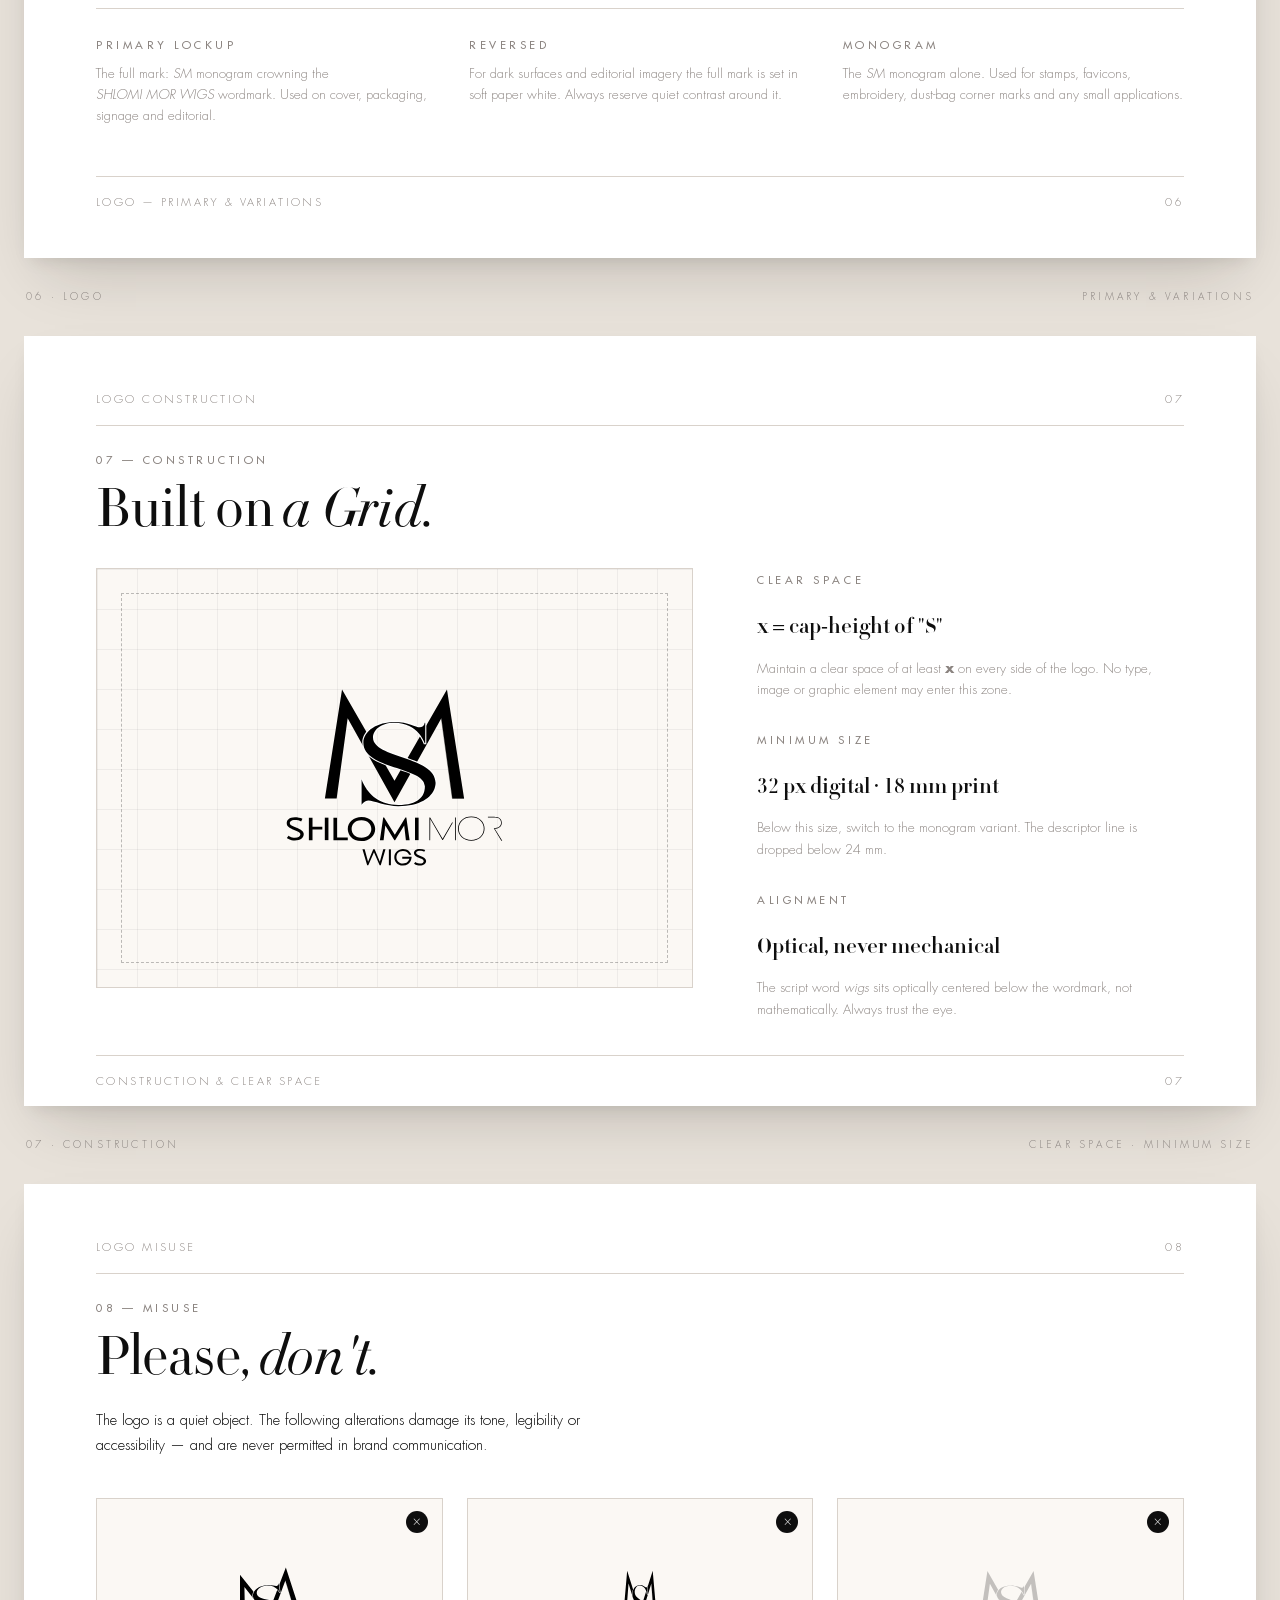
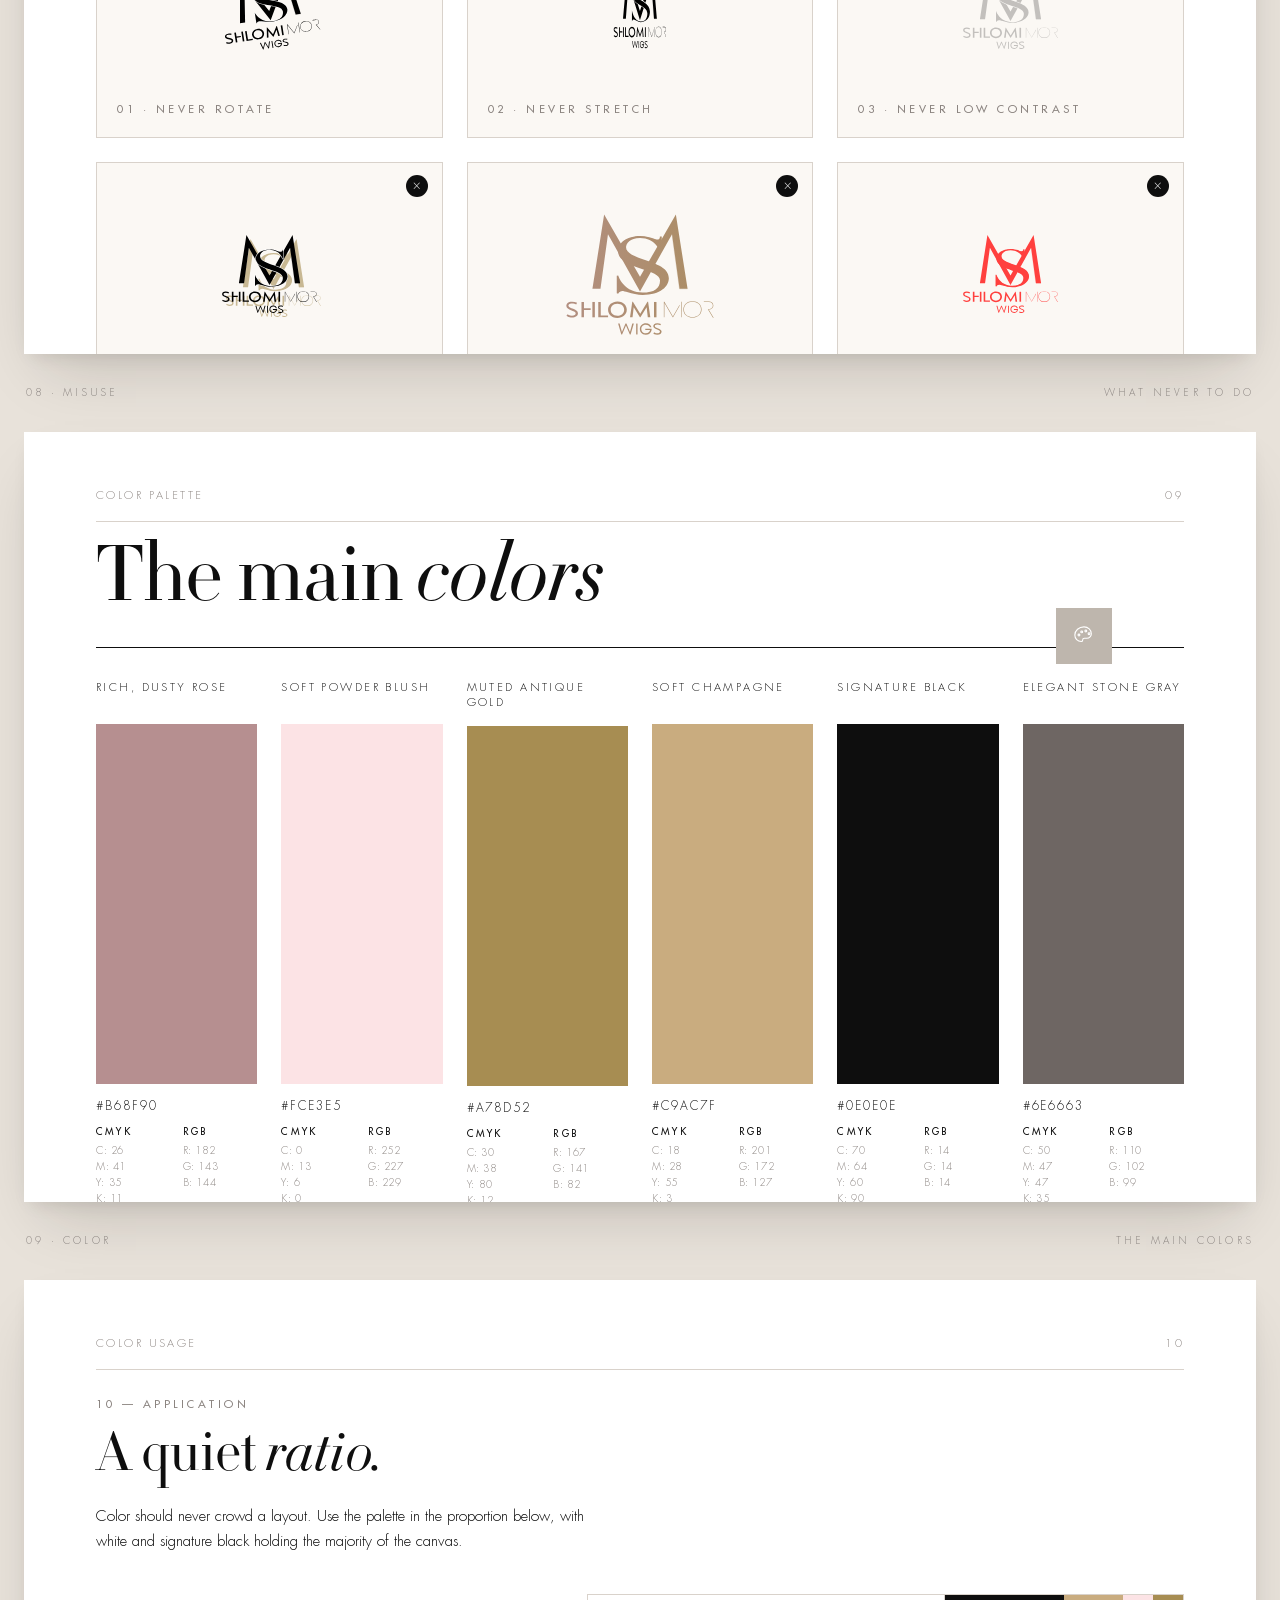
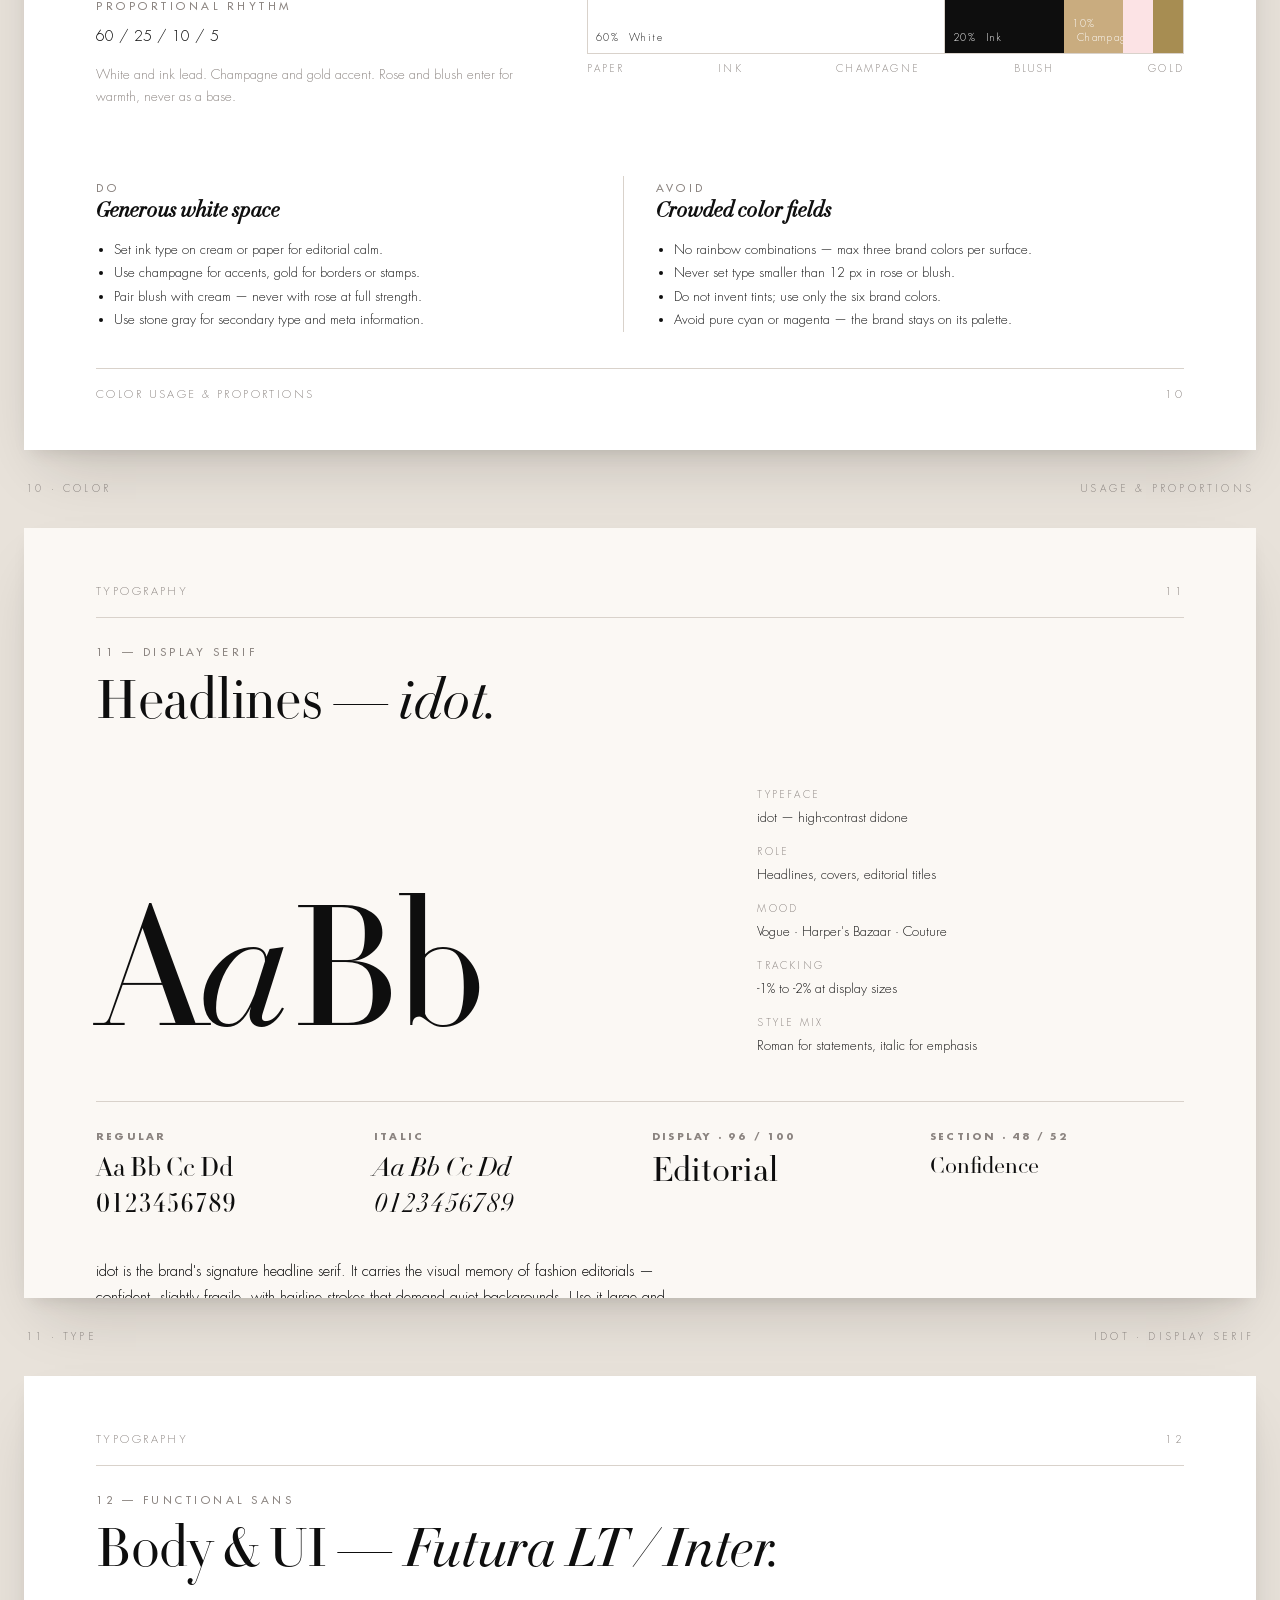
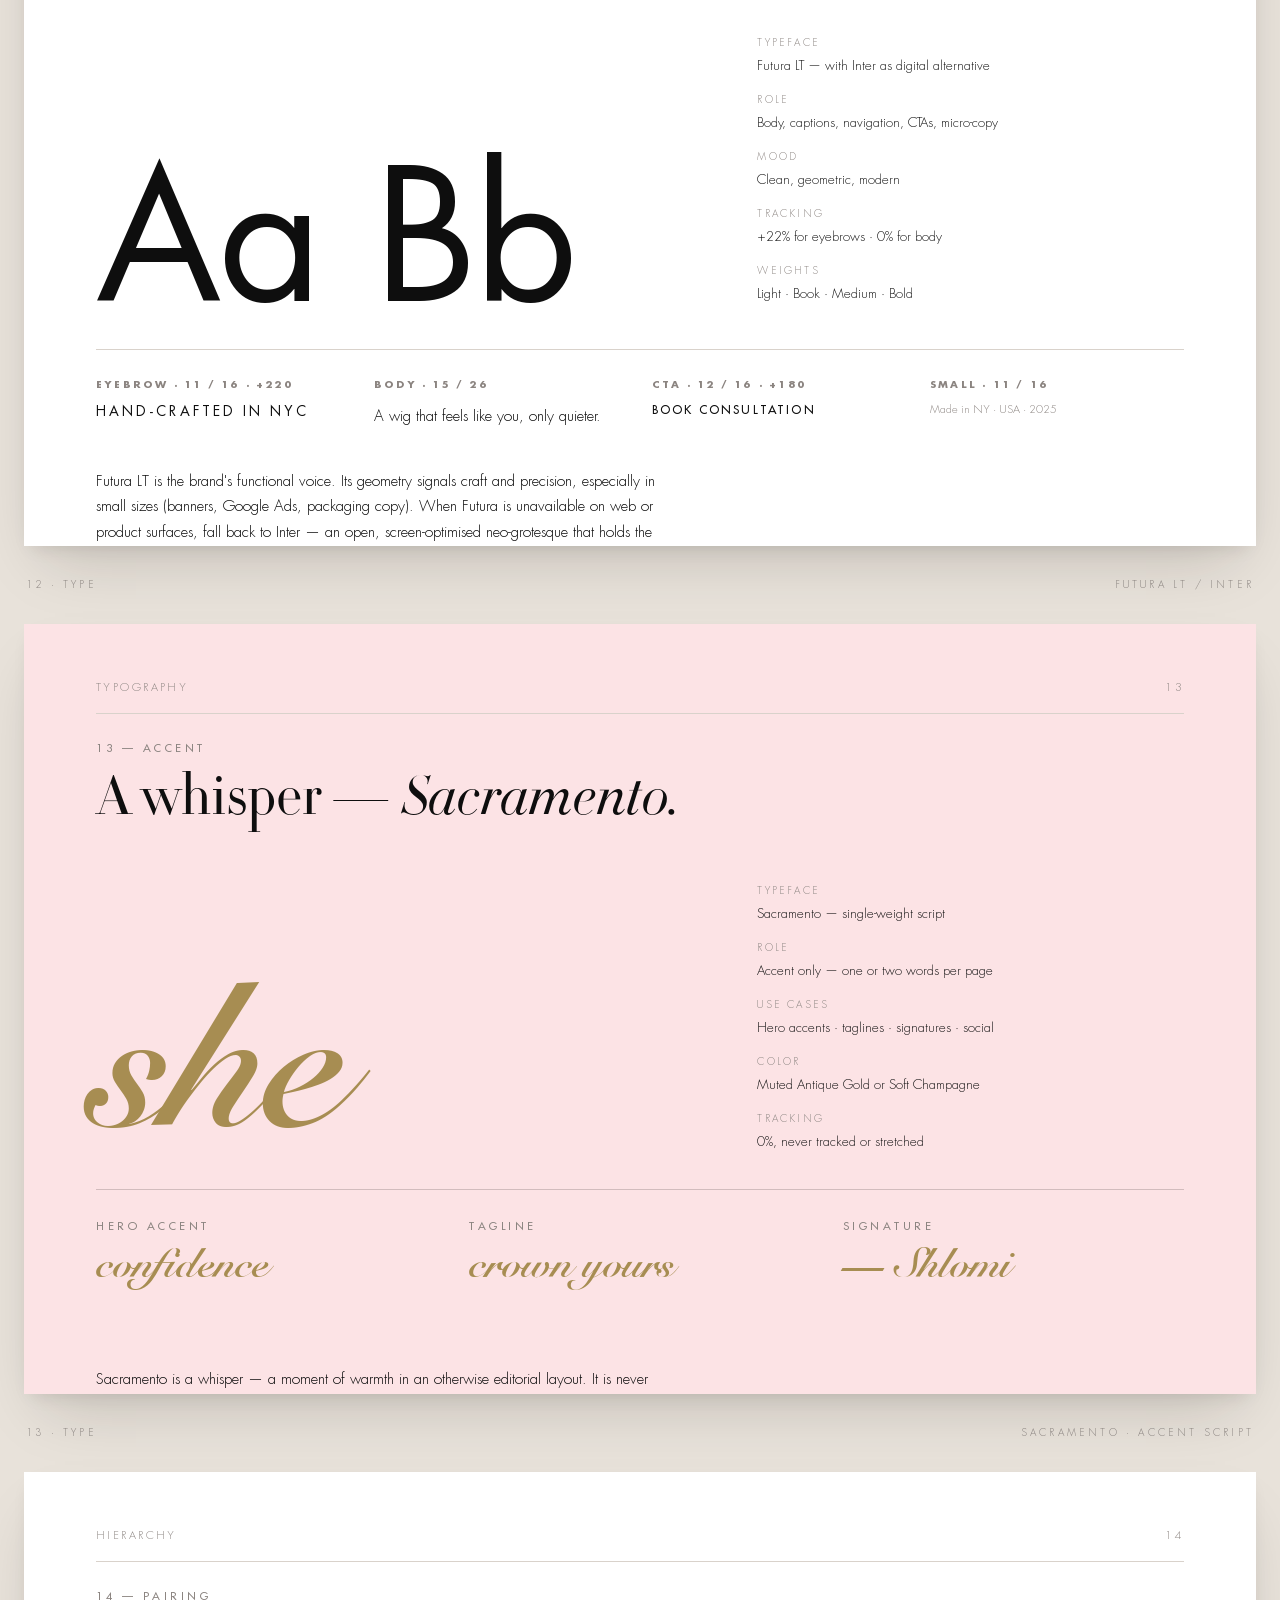
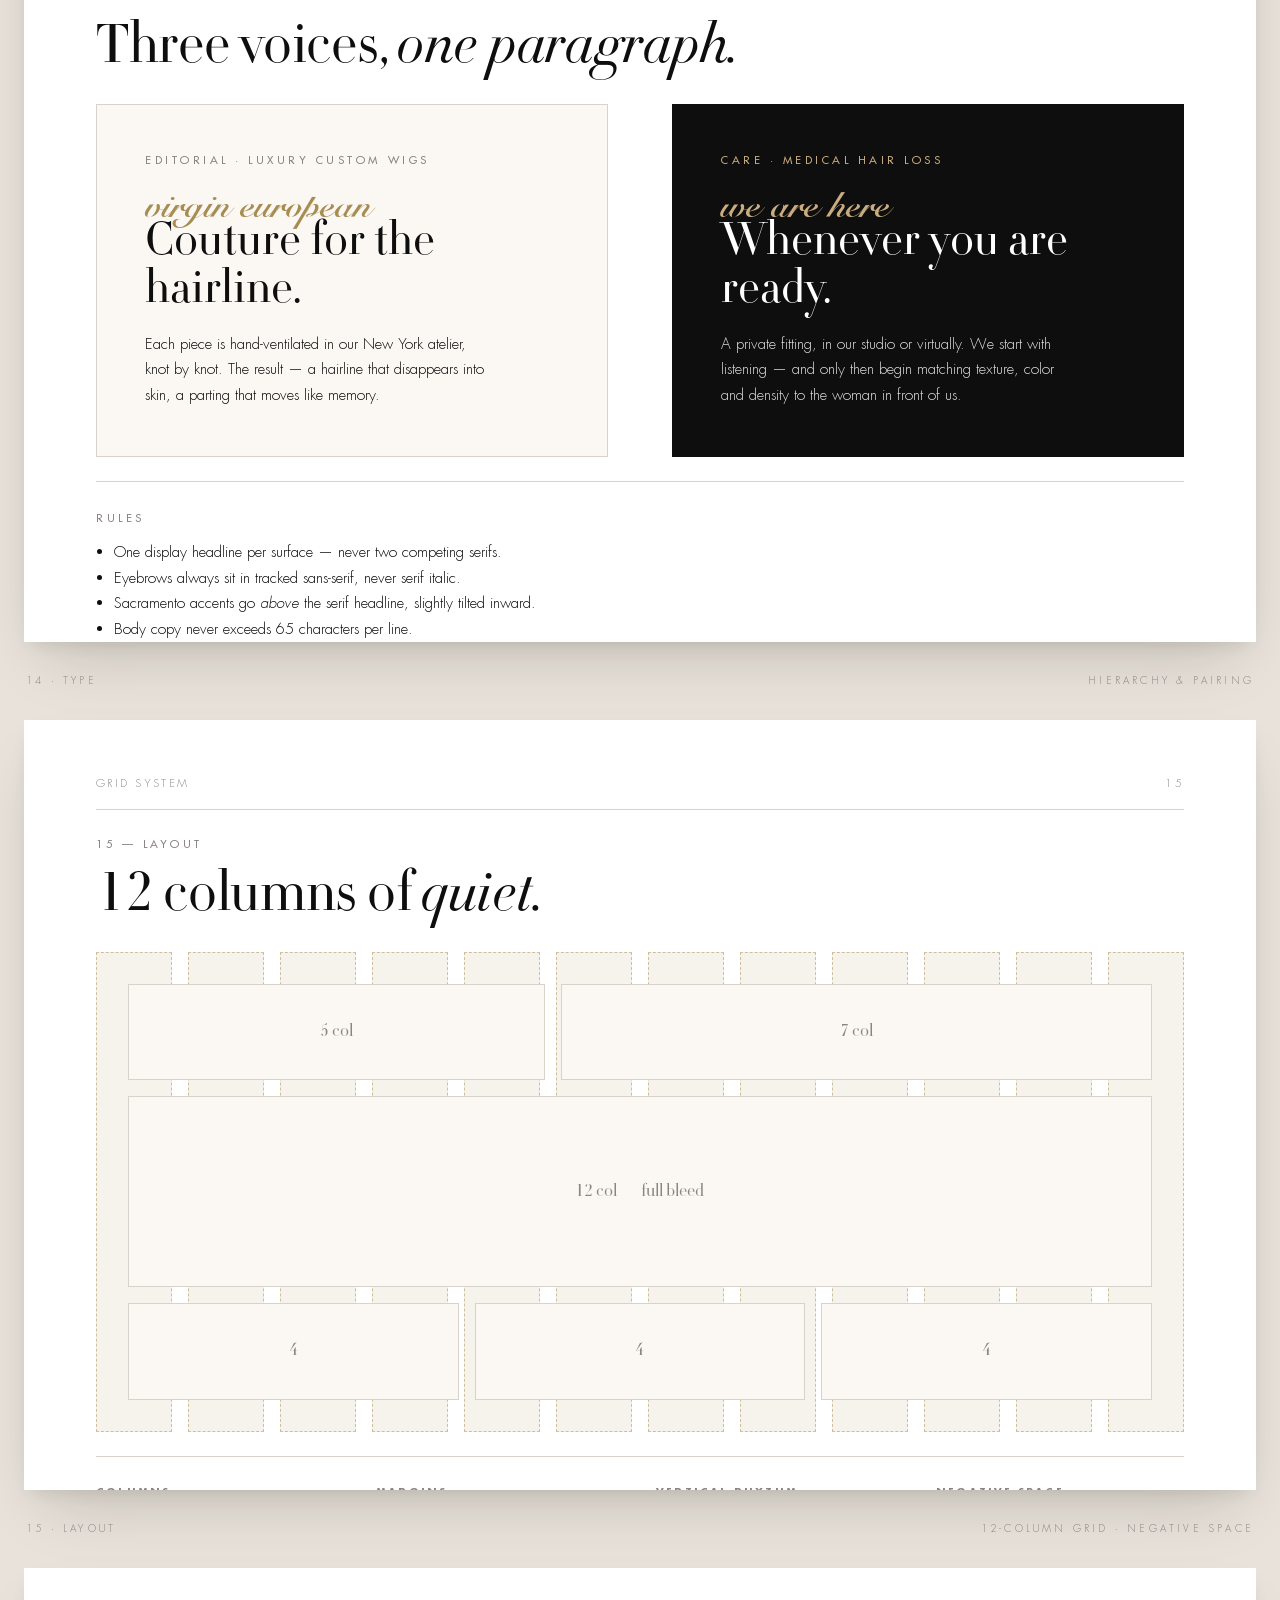
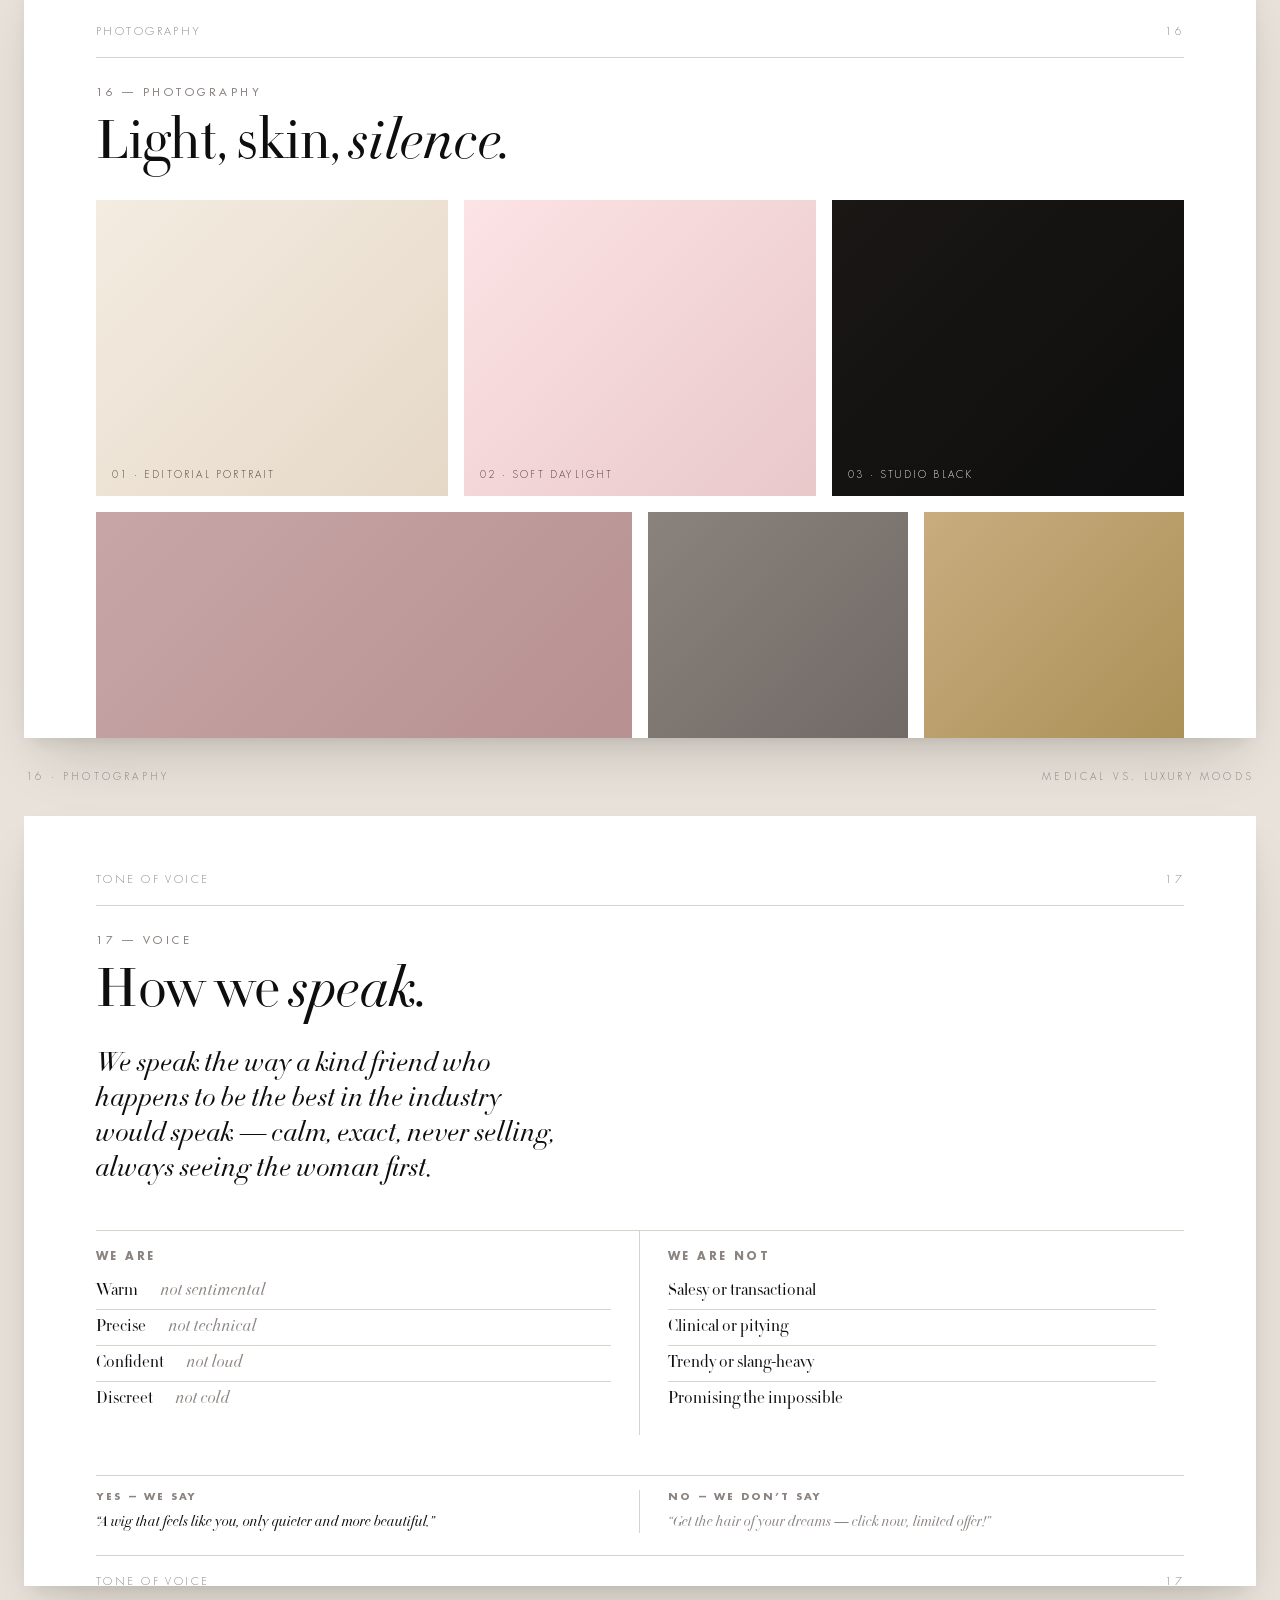
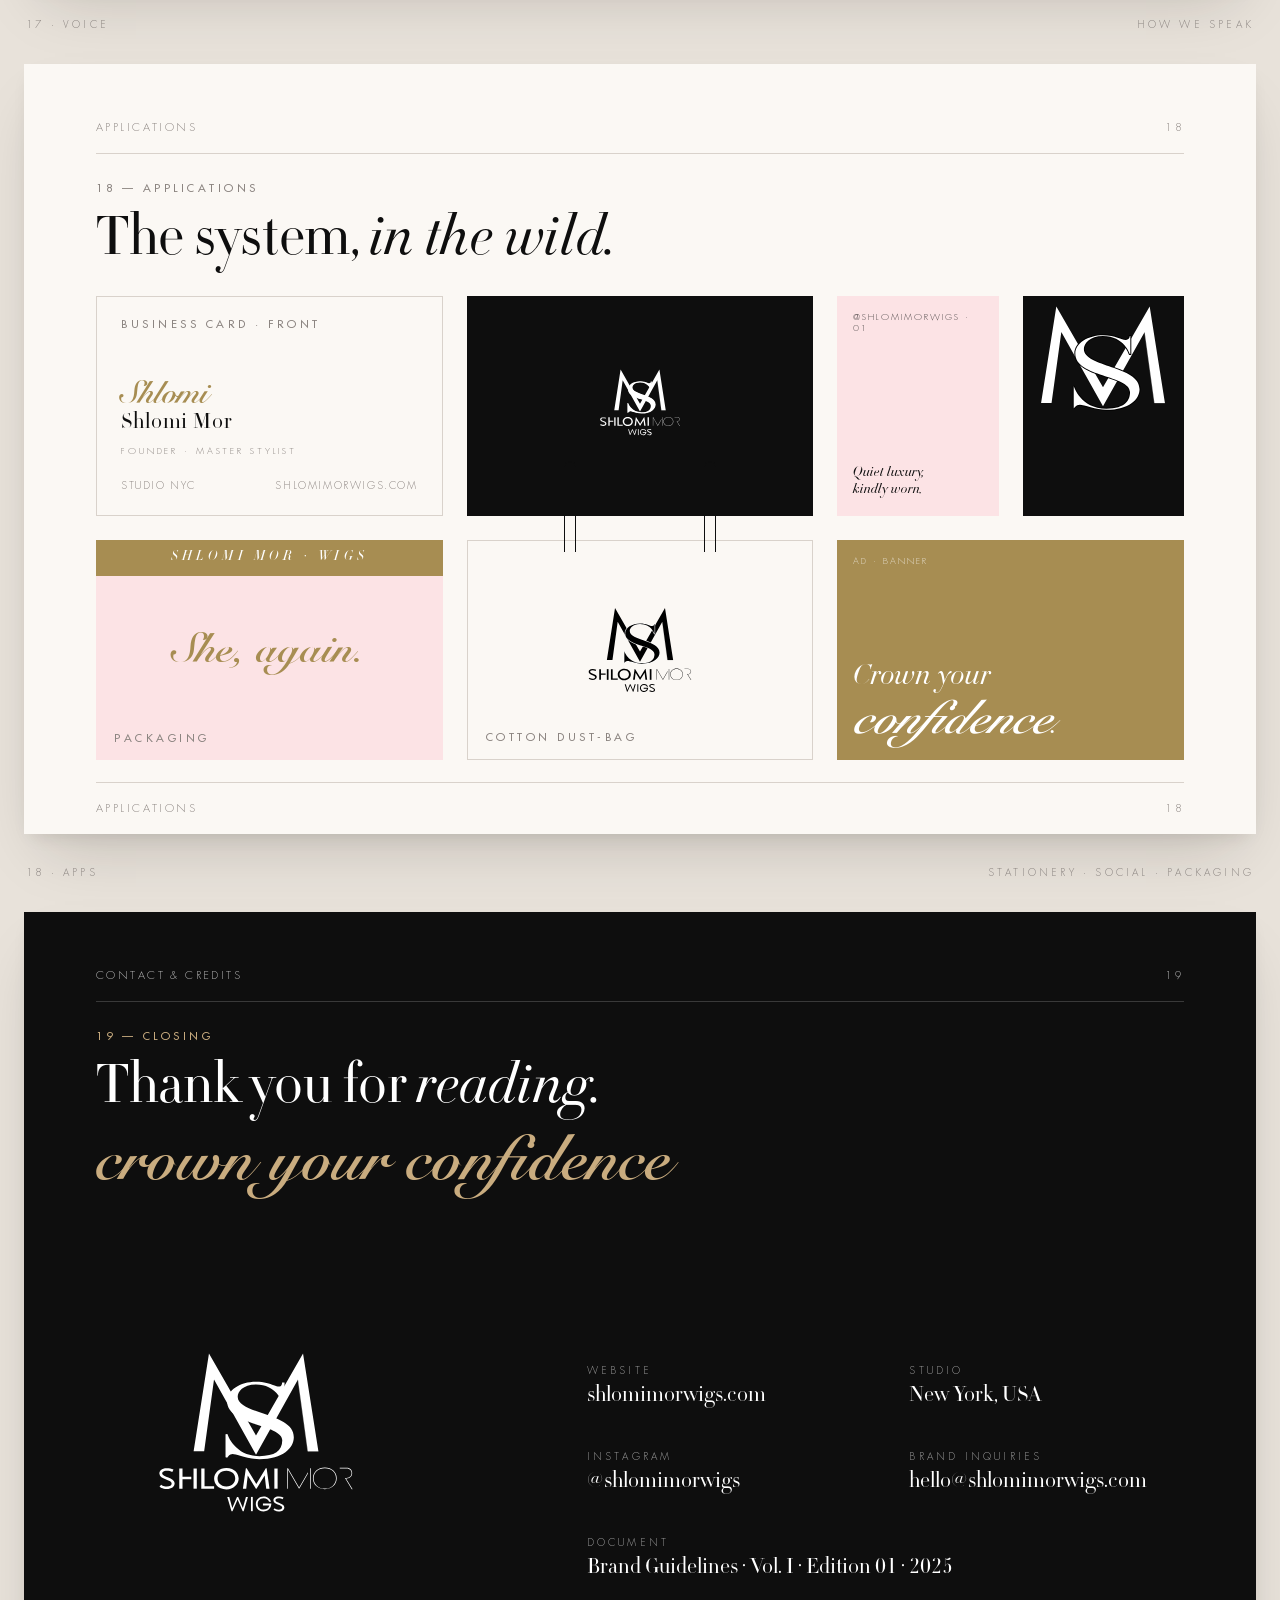
==== commit 71a8daf1: "feat: load licensed fonts (Didot/Futura LT/Snell Roundhand), swap Articulat CF -> Inter - Place lice" ====
--- a/index.html
+++ b/index.html
@@ -761,13 +761,13 @@
       <div class="page__main">
         <div style="grid-column: 1 / -1;">
           <span class="eyebrow">12 &mdash; Functional Sans</span>
-          <h2 class="h-section" id="p12" style="margin-top:16px;">Body &amp; UI <em style="font-style:italic;">&mdash; Futura&nbsp;LT&nbsp;/&nbsp;Articulat&nbsp;CF.</em></h2>
+          <h2 class="h-section" id="p12" style="margin-top:16px;">Body &amp; UI <em style="font-style:italic;">&mdash; Futura&nbsp;LT&nbsp;/&nbsp;Inter.</em></h2>
         </div>
 
         <div class="type-hero type-hero--sans">
           <p class="type-hero__sample">Aa Bb</p>
           <dl class="type-meta">
-            <dt>Typeface</dt><dd>Futura LT &mdash; or Articulat CF as alternative</dd>
+            <dt>Typeface</dt><dd>Futura LT &mdash; with Inter as digital alternative</dd>
             <dt>Role</dt><dd>Body, captions, navigation, CTAs, micro-copy</dd>
             <dt>Mood</dt><dd>Clean, geometric, modern</dd>
             <dt>Tracking</dt><dd>+22% for eyebrows · 0% for body</dd>
@@ -797,8 +797,9 @@
         <div style="grid-column: 1 / -1;">
           <p class="body" style="max-width:64ch;">
             Futura&nbsp;LT is the brand's functional voice. Its geometry signals craft and precision, especially
-            in small sizes (banners, Google Ads, packaging copy). When Futura is unavailable, fall back to
-            Articulat&nbsp;CF as the closest geometric grotesque.
+            in small sizes (banners, Google Ads, packaging copy). When Futura is unavailable on web or product
+            surfaces, fall back to Inter &mdash; an open, screen-optimised neo-grotesque that holds the same
+            geometric calm at small sizes.
           </p>
         </div>
       </div>
@@ -810,7 +811,7 @@
     </div>
   </section>
 
-  <div class="pageinfo"><span>12 · Type</span><span>Futura LT / Articulat CF</span></div>
+  <div class="pageinfo"><span>12 · Type</span><span>Futura LT / Inter</span></div>
 
 
   <!-- ====================================================
--- a/styles.css
+++ b/styles.css
@@ -5,80 +5,117 @@
 
 /* -------- Fonts ---------------------------------------------------------
    Approved type system (per brand owner):
-     · idot                       — Display Serif (headlines)
-     · Futura LT / Articulat CF   — Functional Sans (body, UI)
-     · Sacramento                 — Script Accent (primary script)
-     · NellRoundhandLTW05-Script  — Script Accent (alternate)
-
-   Drop licensed font files (woff2 preferred) into ./assets/fonts/ using the
-   filenames below. Sacramento is loaded from Google Fonts as it is openly
-   licensed (OFL) and matches the agreed type list. No other typefaces are
-   permitted in this brand book.
+     · idot                 — Display Serif (headlines)
+     · Futura LT            — Functional Sans (body, UI) primary
+     · Inter                — Functional Sans secondary / digital fallback
+     · Sacramento           — Script Accent (primary script, OFL)
+     · Snell Roundhand      — Script Accent (alternate, signature)
+
+   Drop licensed font files into ./assets/fonts/ using the filenames
+   referenced in each @font-face below. Sacramento and Inter load from
+   Google Fonts (OFL). No other typefaces are permitted in this brand book.
    --------------------------------------------------------------------- */
-@import url('https://fonts.googleapis.com/css2?family=Sacramento&display=swap');
-
+@import url('https://fonts.googleapis.com/css2?family=Inter:wght@300;400;500;600&family=Sacramento&display=swap');
+
+/* idot (Didot) — Display Serif */
 @font-face {
   font-family: 'idot';
-  src: url('assets/fonts/idot.woff2') format('woff2'),
-       url('assets/fonts/idot.woff')  format('woff');
+  src: url('assets/fonts/Didot-Regular.otf') format('opentype');
   font-display: swap;
   font-weight: 400;
   font-style: normal;
 }
 @font-face {
   font-family: 'idot';
-  src: url('assets/fonts/idot-italic.woff2') format('woff2'),
-       url('assets/fonts/idot-italic.woff')  format('woff');
+  src: url('assets/fonts/Didot-Italic.otf') format('opentype');
   font-display: swap;
   font-weight: 400;
   font-style: italic;
 }
+@font-face {
+  font-family: 'idot';
+  src: url('assets/fonts/Didot-Bold.otf') format('opentype');
+  font-display: swap;
+  font-weight: 700;
+  font-style: normal;
+}
+@font-face {
+  font-family: 'idot Title';
+  src: url('assets/fonts/Didot-Title.otf') format('opentype');
+  font-display: swap;
+  font-weight: 400;
+  font-style: normal;
+}
+
+/* Futura LT — Functional Sans */
 @font-face {
   font-family: 'FuturaLT';
-  src: url('assets/fonts/futura-lt-light.woff2') format('woff2'),
-       url('assets/fonts/futura-lt-light.woff')  format('woff');
+  src: url('assets/fonts/FuturaLT-Light.ttf') format('truetype');
   font-display: swap;
   font-weight: 300;
   font-style: normal;
 }
 @font-face {
   font-family: 'FuturaLT';
-  src: url('assets/fonts/futura-lt-book.woff2') format('woff2'),
-       url('assets/fonts/futura-lt-book.woff')  format('woff');
+  src: url('assets/fonts/FuturaLT-LightOblique.ttf') format('truetype');
   font-display: swap;
-  font-weight: 400;
-  font-style: normal;
+  font-weight: 300;
+  font-style: italic;
 }
 @font-face {
   font-family: 'FuturaLT';
-  src: url('assets/fonts/futura-lt-medium.woff2') format('woff2'),
-       url('assets/fonts/futura-lt-medium.woff')  format('woff');
+  src: url('assets/fonts/FuturaLT-Book.ttf') format('truetype');
+  font-display: swap;
+  font-weight: 400;
+  font-style: normal;
+}
+@font-face {
+  font-family: 'FuturaLT';
+  src: url('assets/fonts/FuturaLT-BookOblique.ttf') format('truetype');
+  font-display: swap;
+  font-weight: 400;
+  font-style: italic;
+}
+@font-face {
+  font-family: 'FuturaLT';
+  src: url('assets/fonts/FuturaLT-Regular.ttf') format('truetype');
   font-display: swap;
   font-weight: 500;
   font-style: normal;
 }
 @font-face {
-  font-family: 'ArticulatCF';
-  src: url('assets/fonts/articulat-cf-light.woff2') format('woff2'),
-       url('assets/fonts/articulat-cf-light.woff')  format('woff');
+  font-family: 'FuturaLT';
+  src: url('assets/fonts/FuturaLT-Oblique.ttf') format('truetype');
   font-display: swap;
-  font-weight: 300;
+  font-weight: 500;
+  font-style: italic;
+}
+@font-face {
+  font-family: 'FuturaLT';
+  src: url('assets/fonts/FuturaLT-Bold.ttf') format('truetype');
+  font-display: swap;
+  font-weight: 700;
   font-style: normal;
 }
 @font-face {
-  font-family: 'ArticulatCF';
-  src: url('assets/fonts/articulat-cf-regular.woff2') format('woff2'),
-       url('assets/fonts/articulat-cf-regular.woff')  format('woff');
+  font-family: 'FuturaLT';
+  src: url('assets/fonts/FuturaLT-BoldOblique.ttf') format('truetype');
   font-display: swap;
+  font-weight: 700;
+  font-style: italic;
+}
+@font-face {
+  font-family: 'SnellRoundhand';
+  src: url('assets/fonts/SnellRoundhand-Bold.otf') format('opentype');
+  font-display: swap;
   font-weight: 400;
   font-style: normal;
 }
 @font-face {
-  font-family: 'NellRoundhandLTW05-Script';
-  src: url('assets/fonts/NellRoundhandLTW05-Script.woff2') format('woff2'),
-       url('assets/fonts/NellRoundhandLTW05-Script.woff')  format('woff');
+  font-family: 'SnellRoundhand';
+  src: url('assets/fonts/SnellRoundhand-Black.otf') format('opentype');
   font-display: swap;
-  font-weight: 400;
+  font-weight: 700;
   font-style: normal;
 }
 
@@ -99,9 +136,9 @@
   --c-mute:          #8B8480;
 
   /* Type — approved typefaces only */
-  --f-serif:    'idot', 'Times New Roman', Times, serif;
-  --f-sans:     'FuturaLT', 'Futura LT', 'Articulat CF', 'ArticulatCF', 'Helvetica Neue', Arial, sans-serif;
-  --f-script:   'Sacramento', 'NellRoundhandLTW05-Script', 'NellRoundhandLTW05Script', cursive;
+  --f-serif:    'idot', 'Didot', 'Times New Roman', Times, serif;
+  --f-sans:     'FuturaLT', 'Futura LT', 'Inter', 'Helvetica Neue', Arial, sans-serif;
+  --f-script:   'SnellRoundhand', 'Snell Roundhand', 'Sacramento', cursive;
 
   /* Grid */
   --page-w:  1440px;
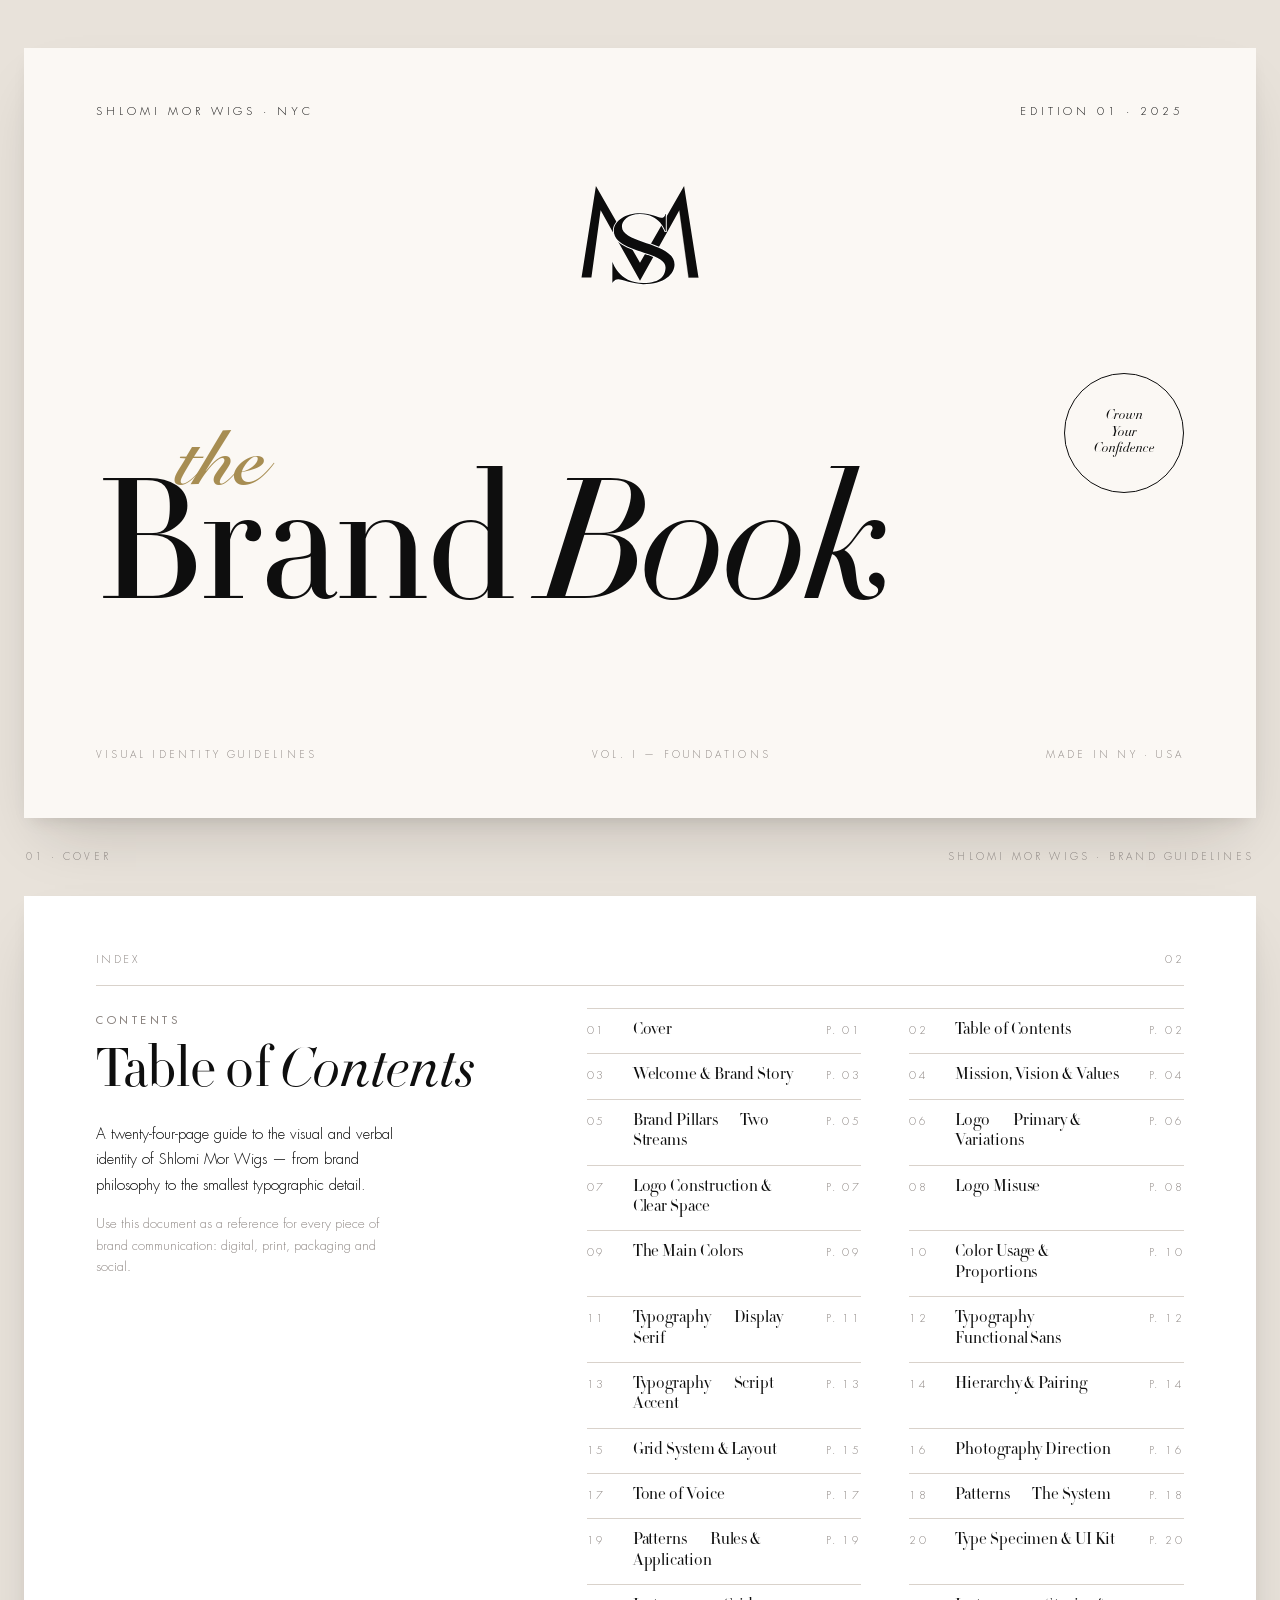
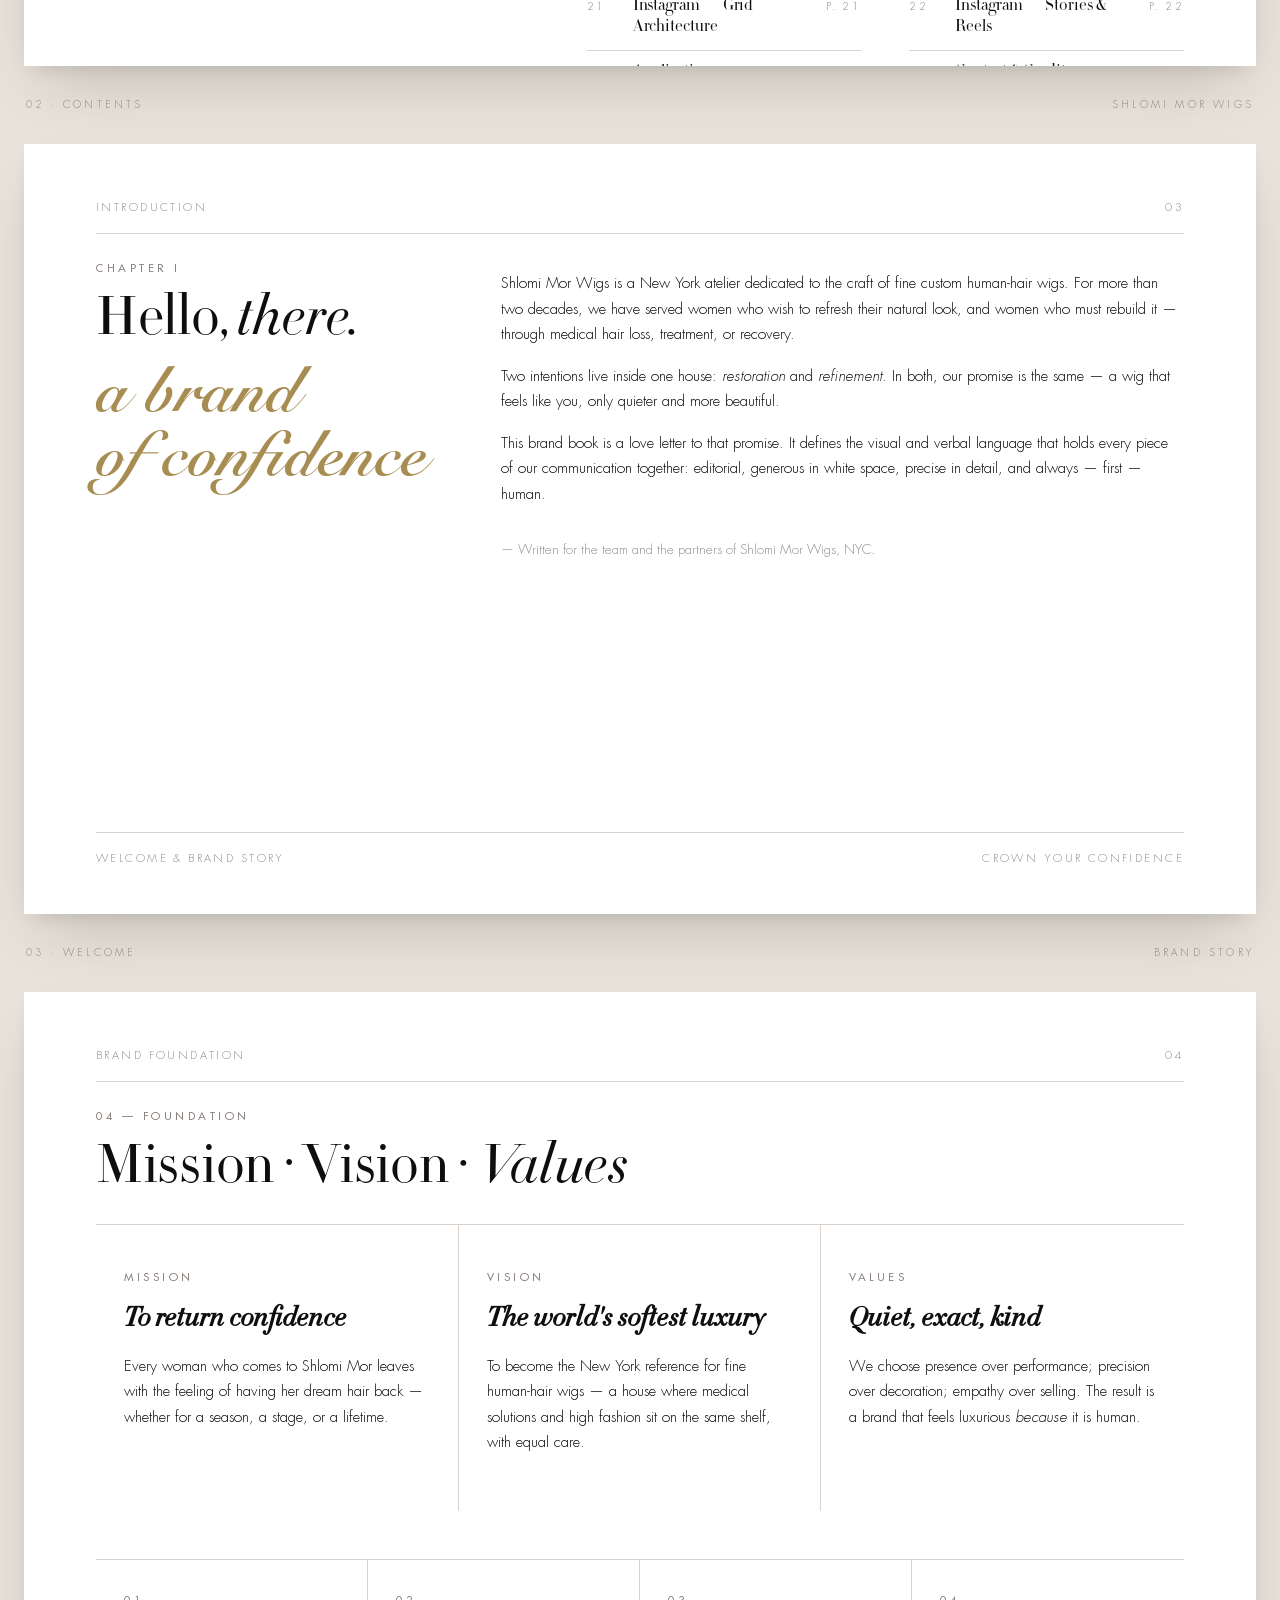
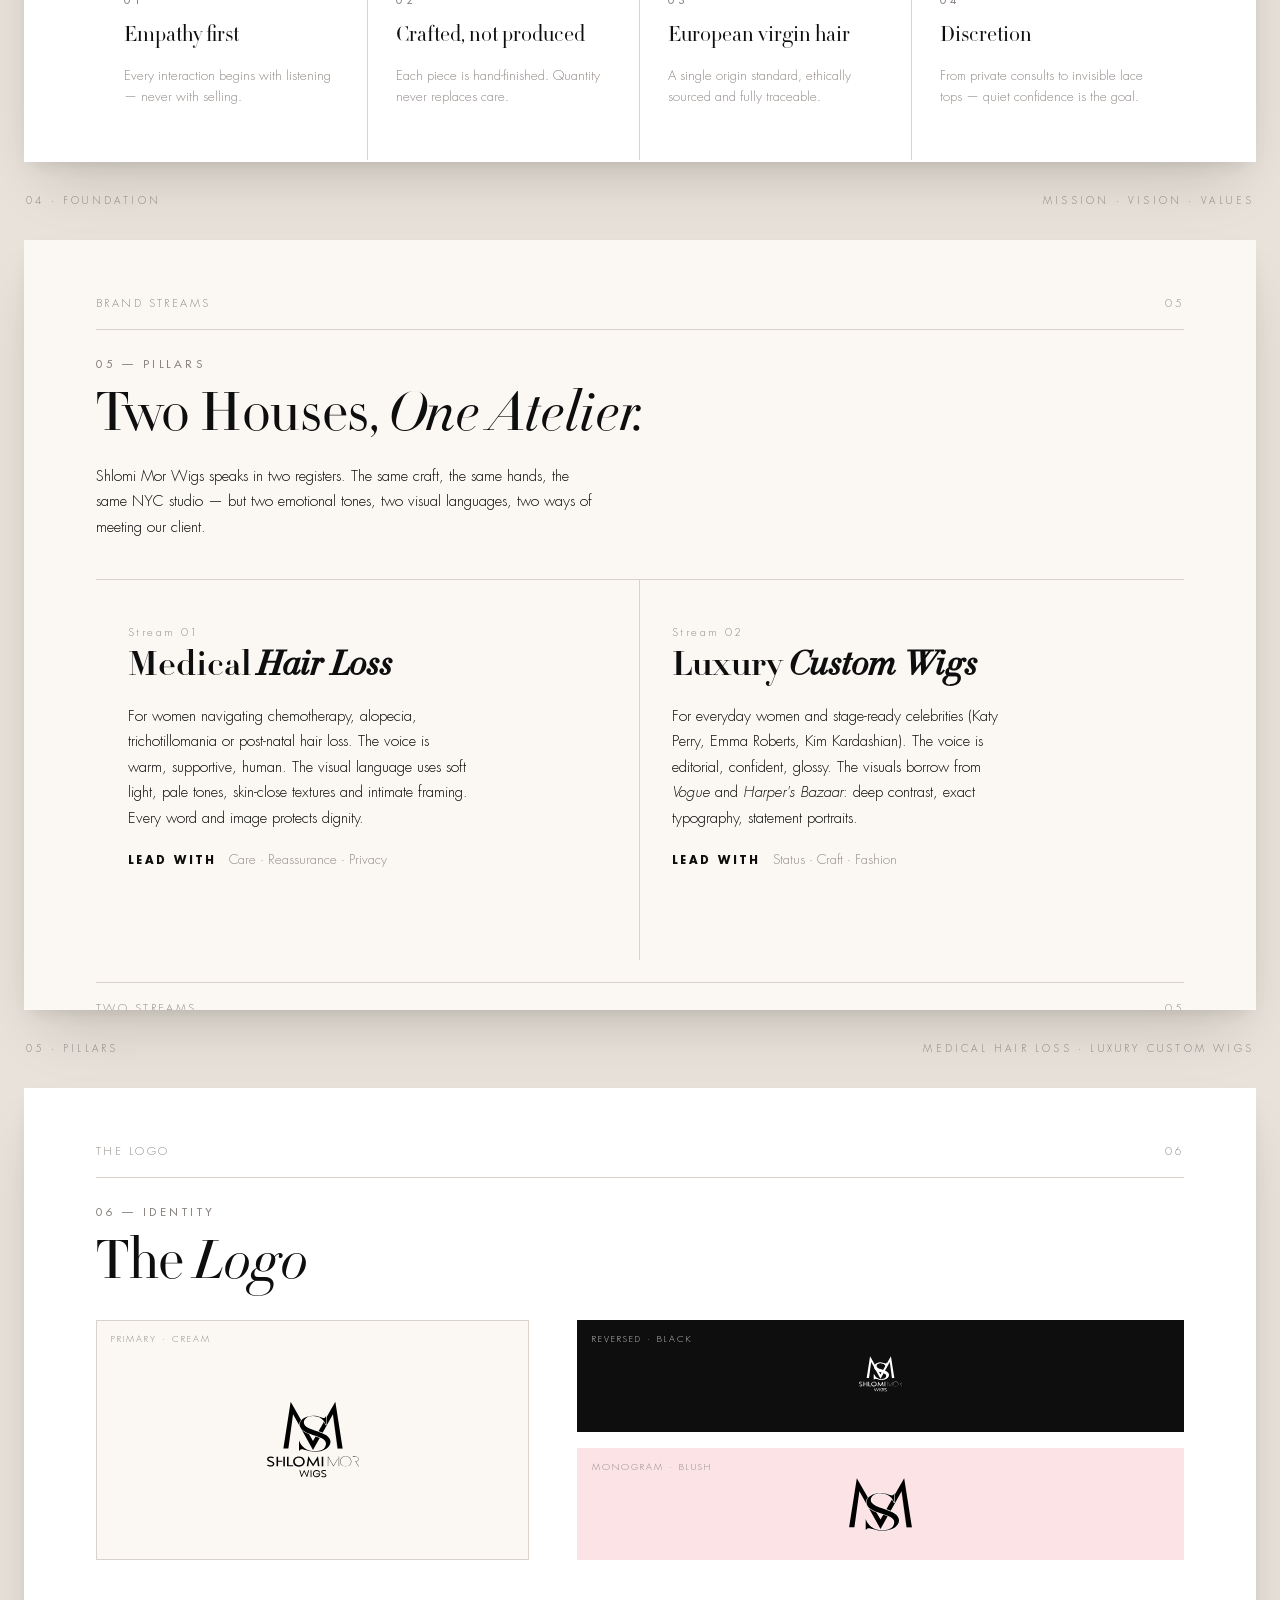
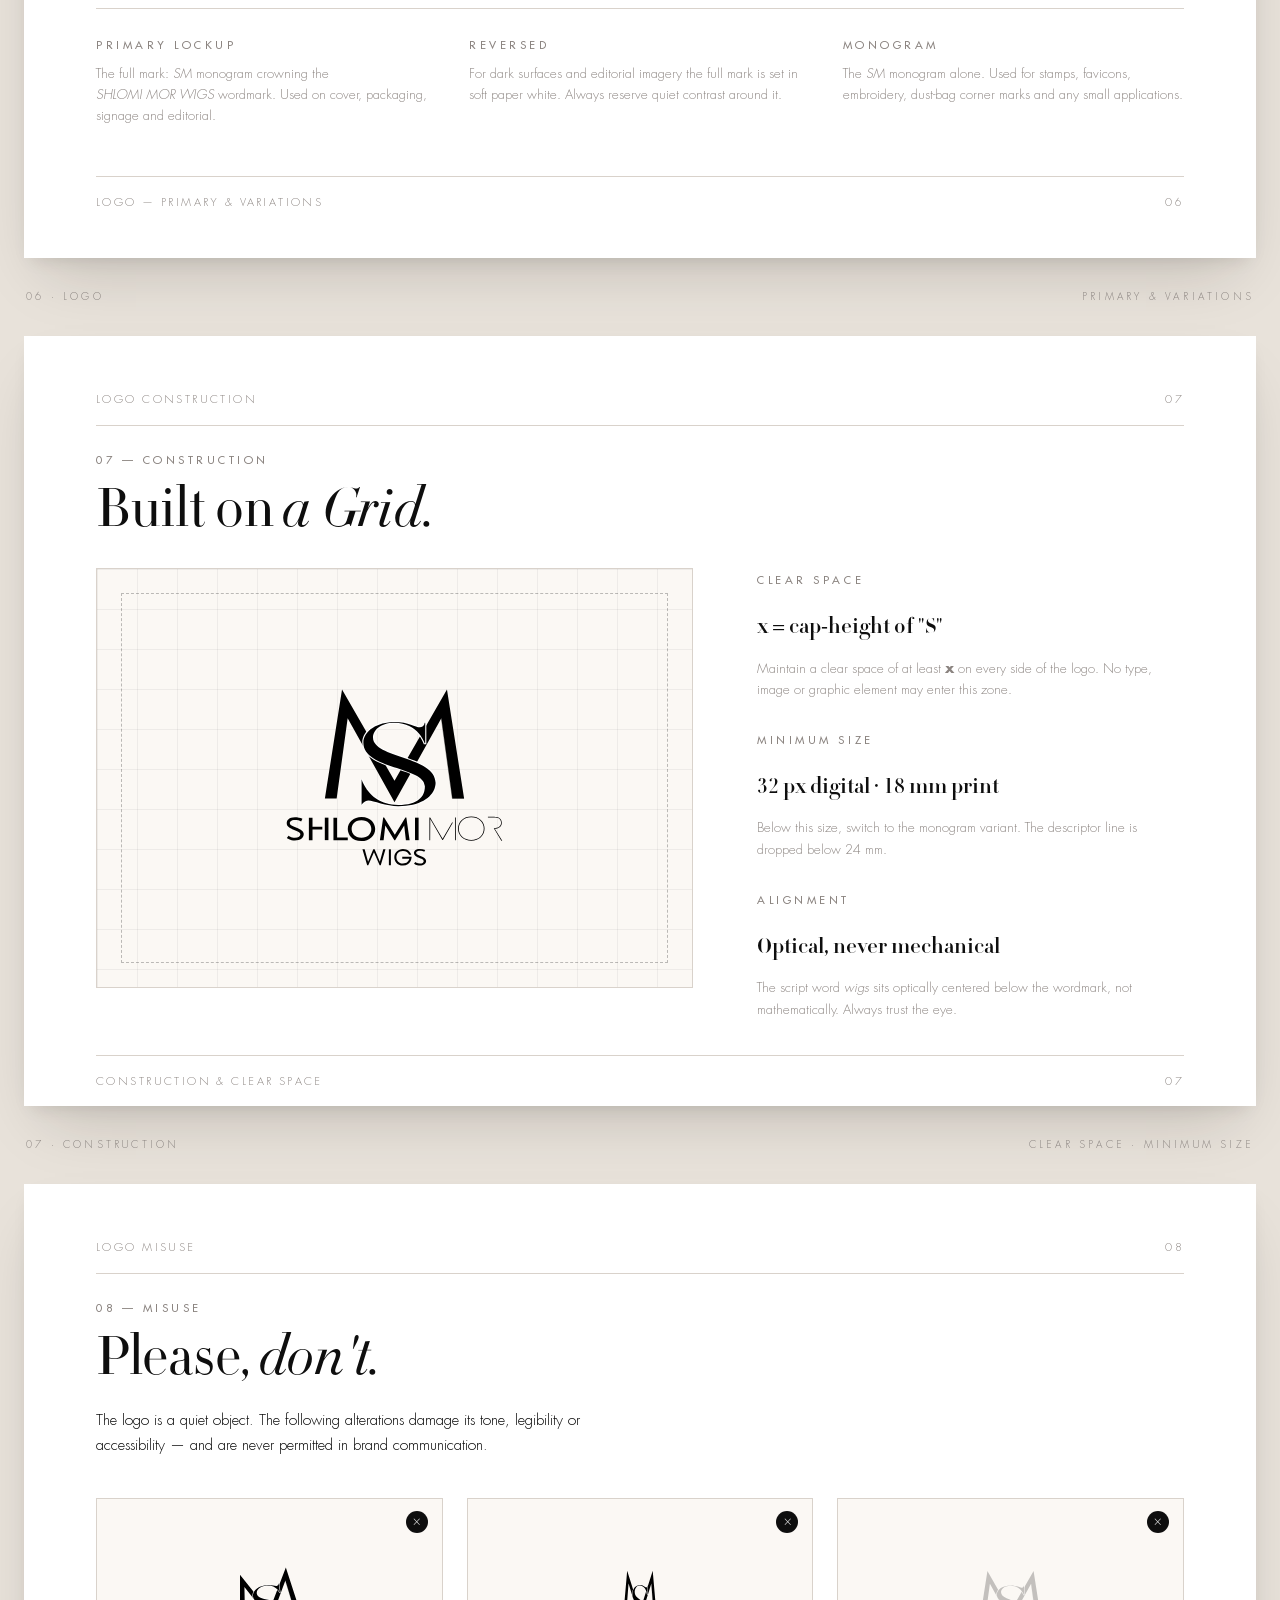
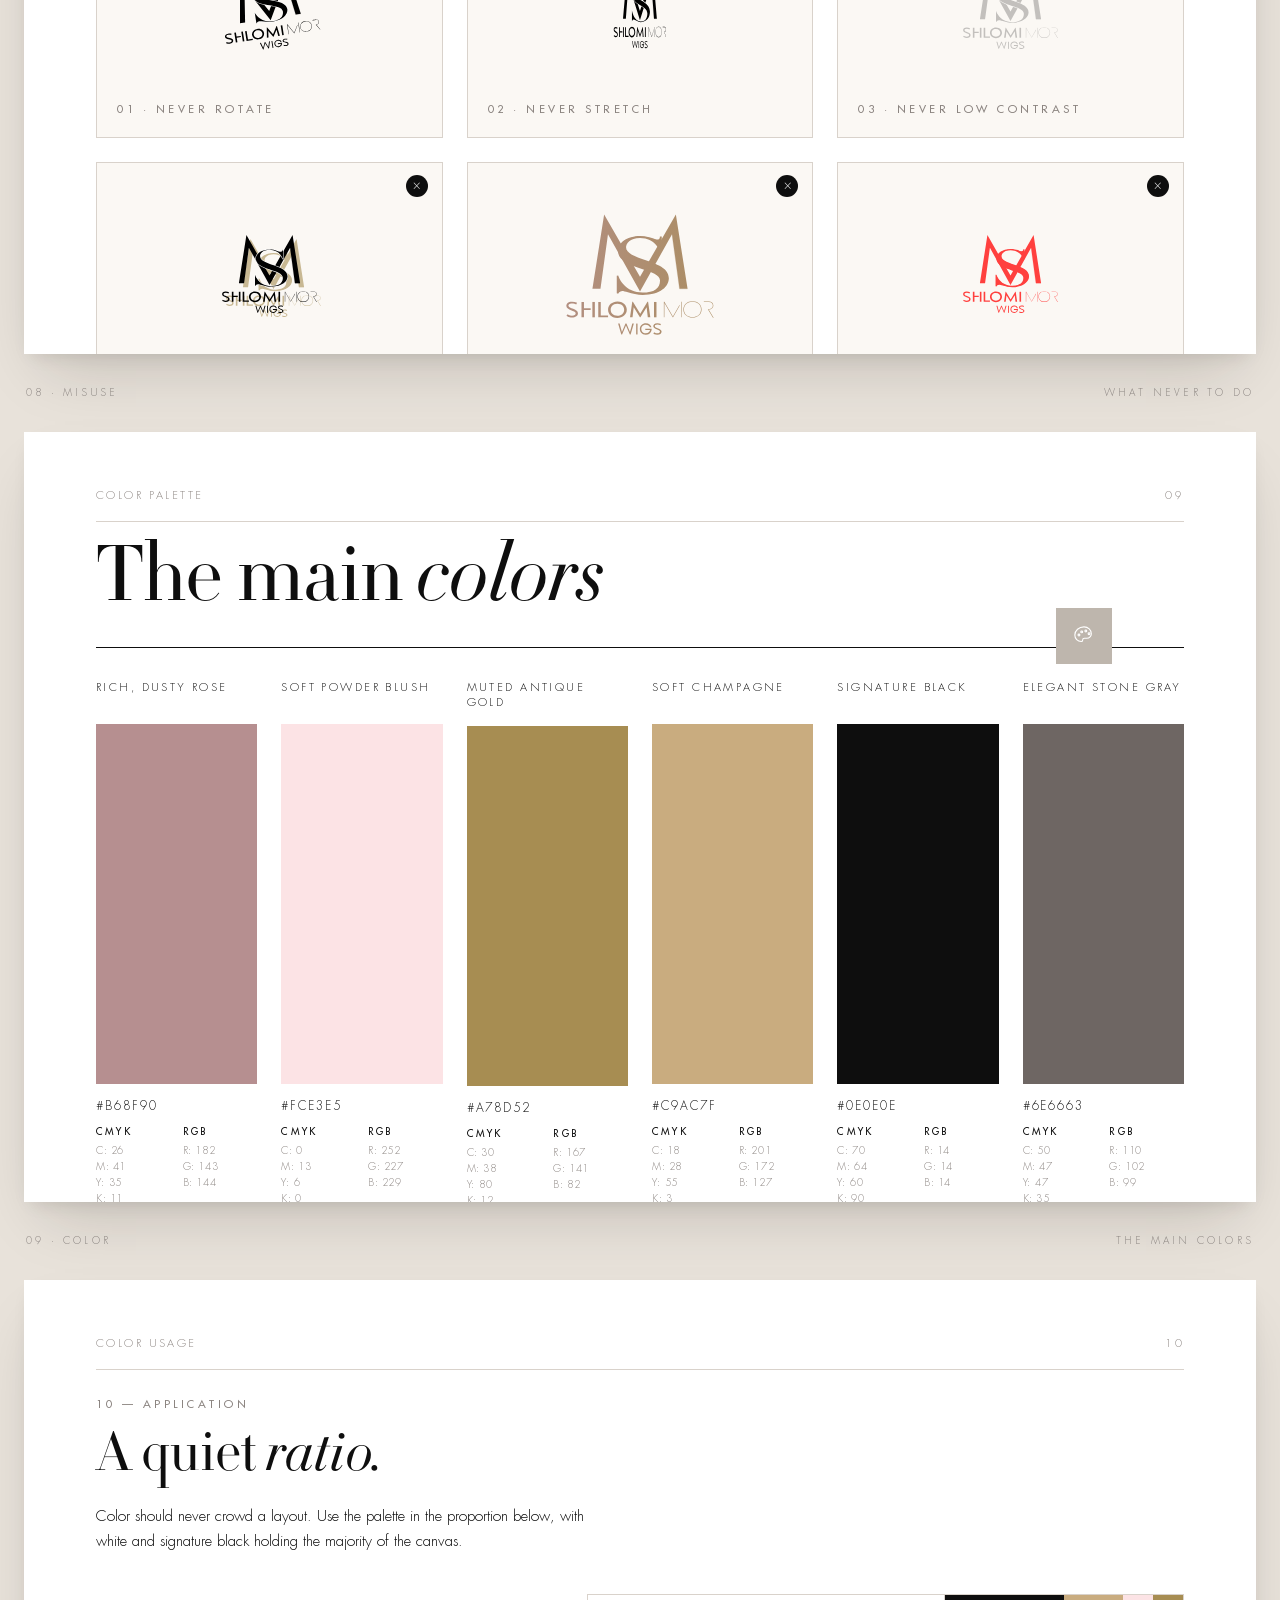
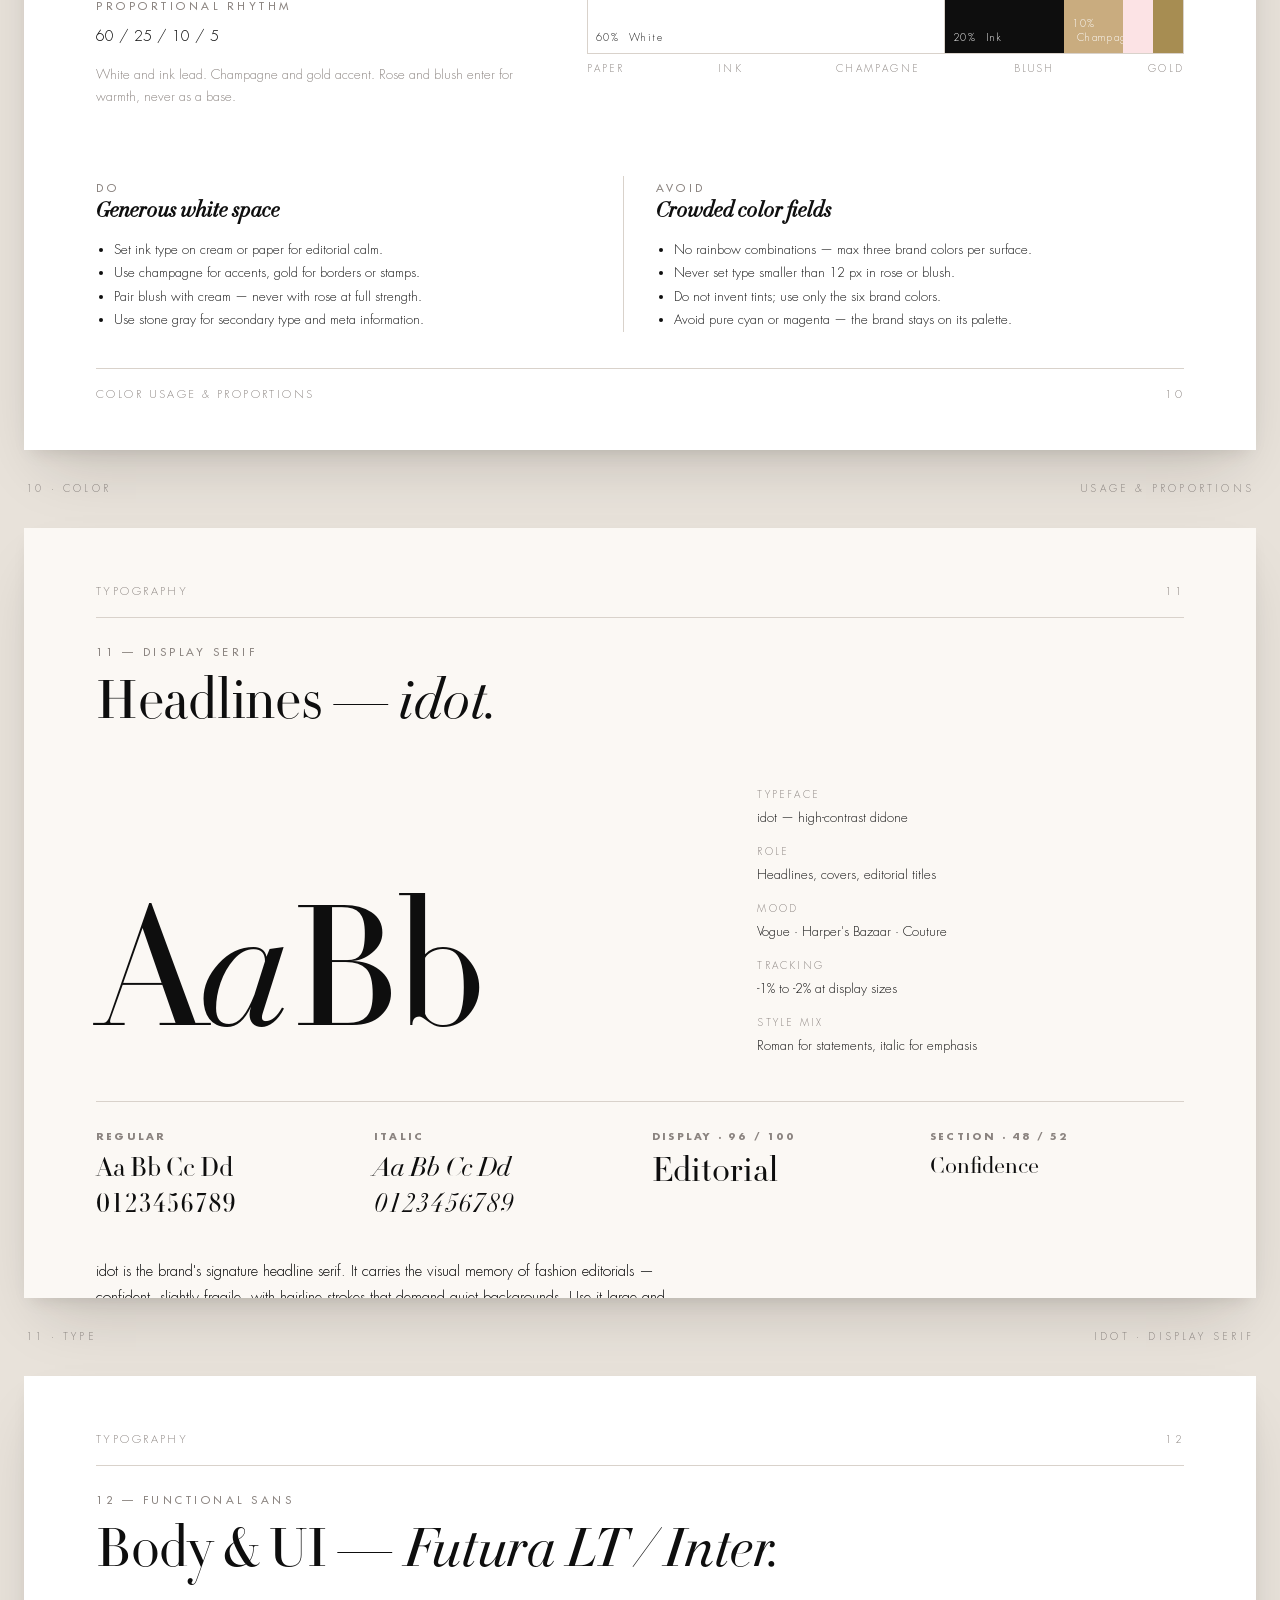
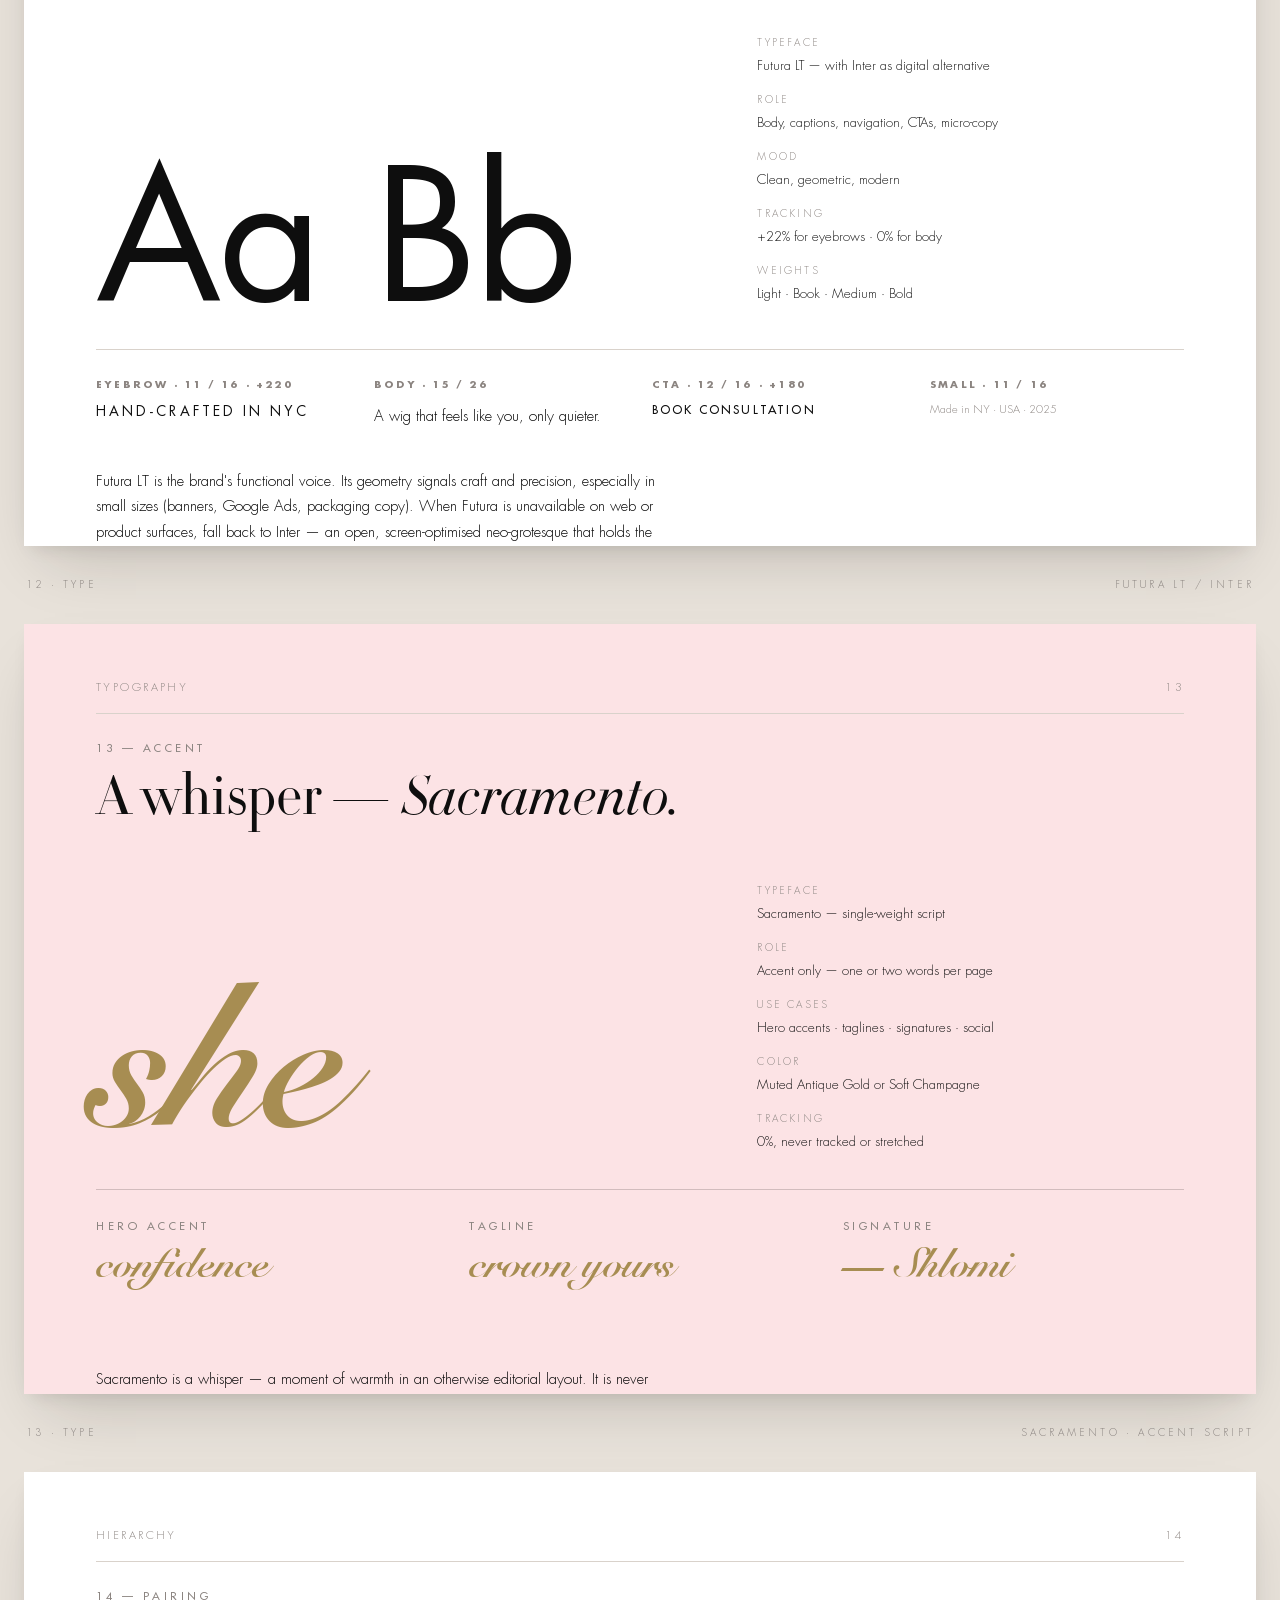
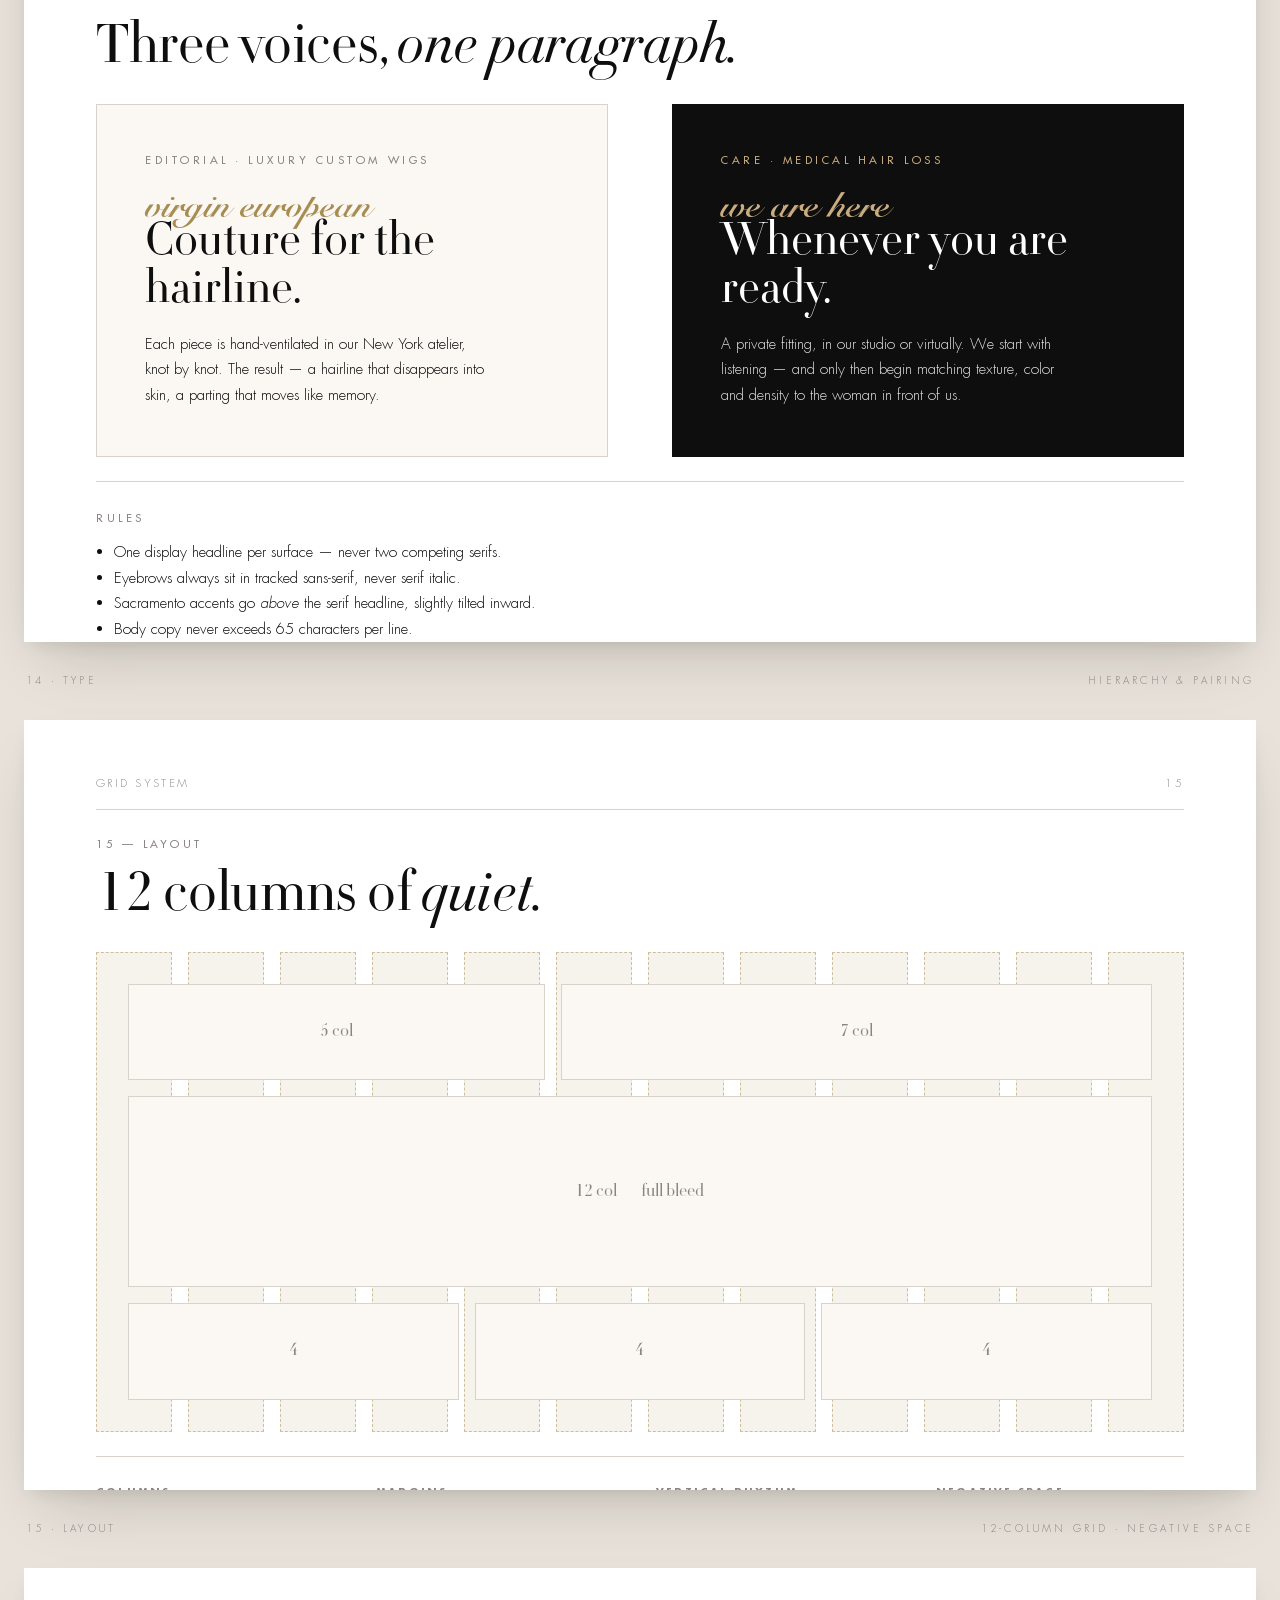
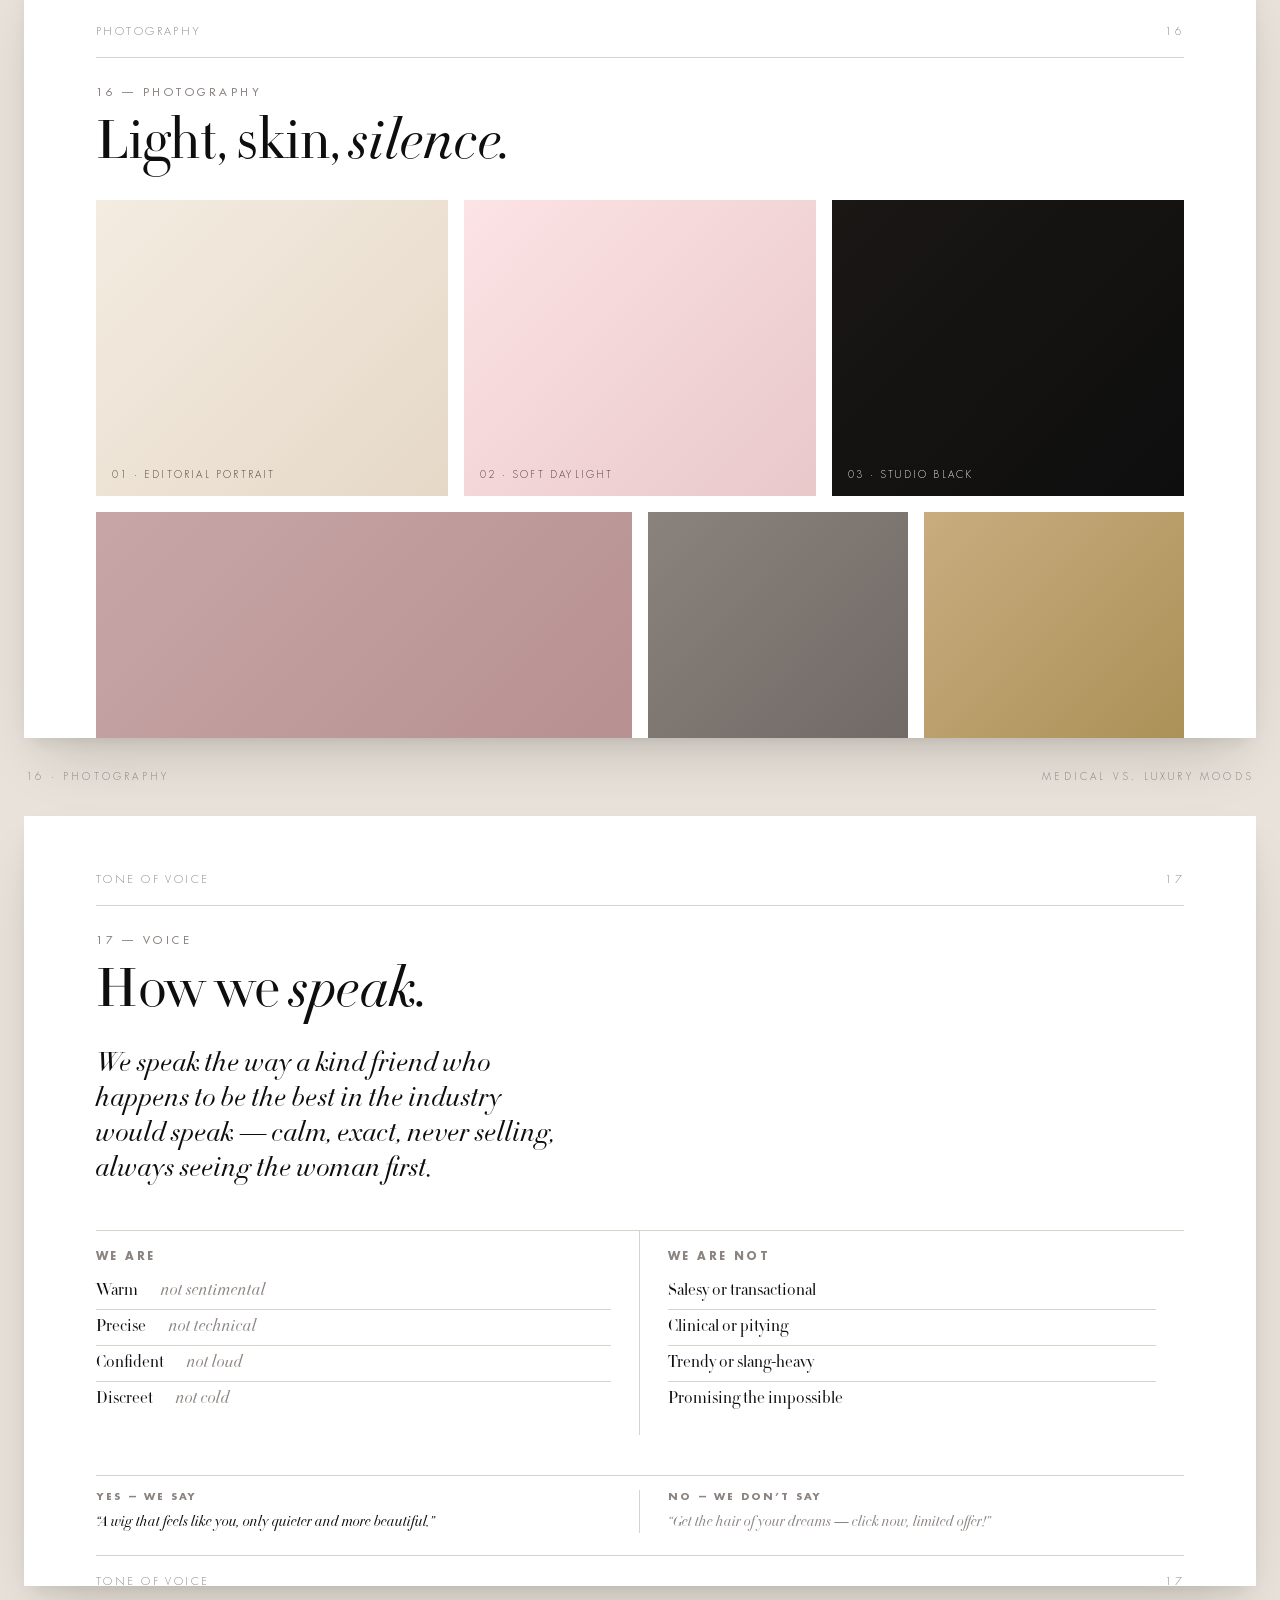
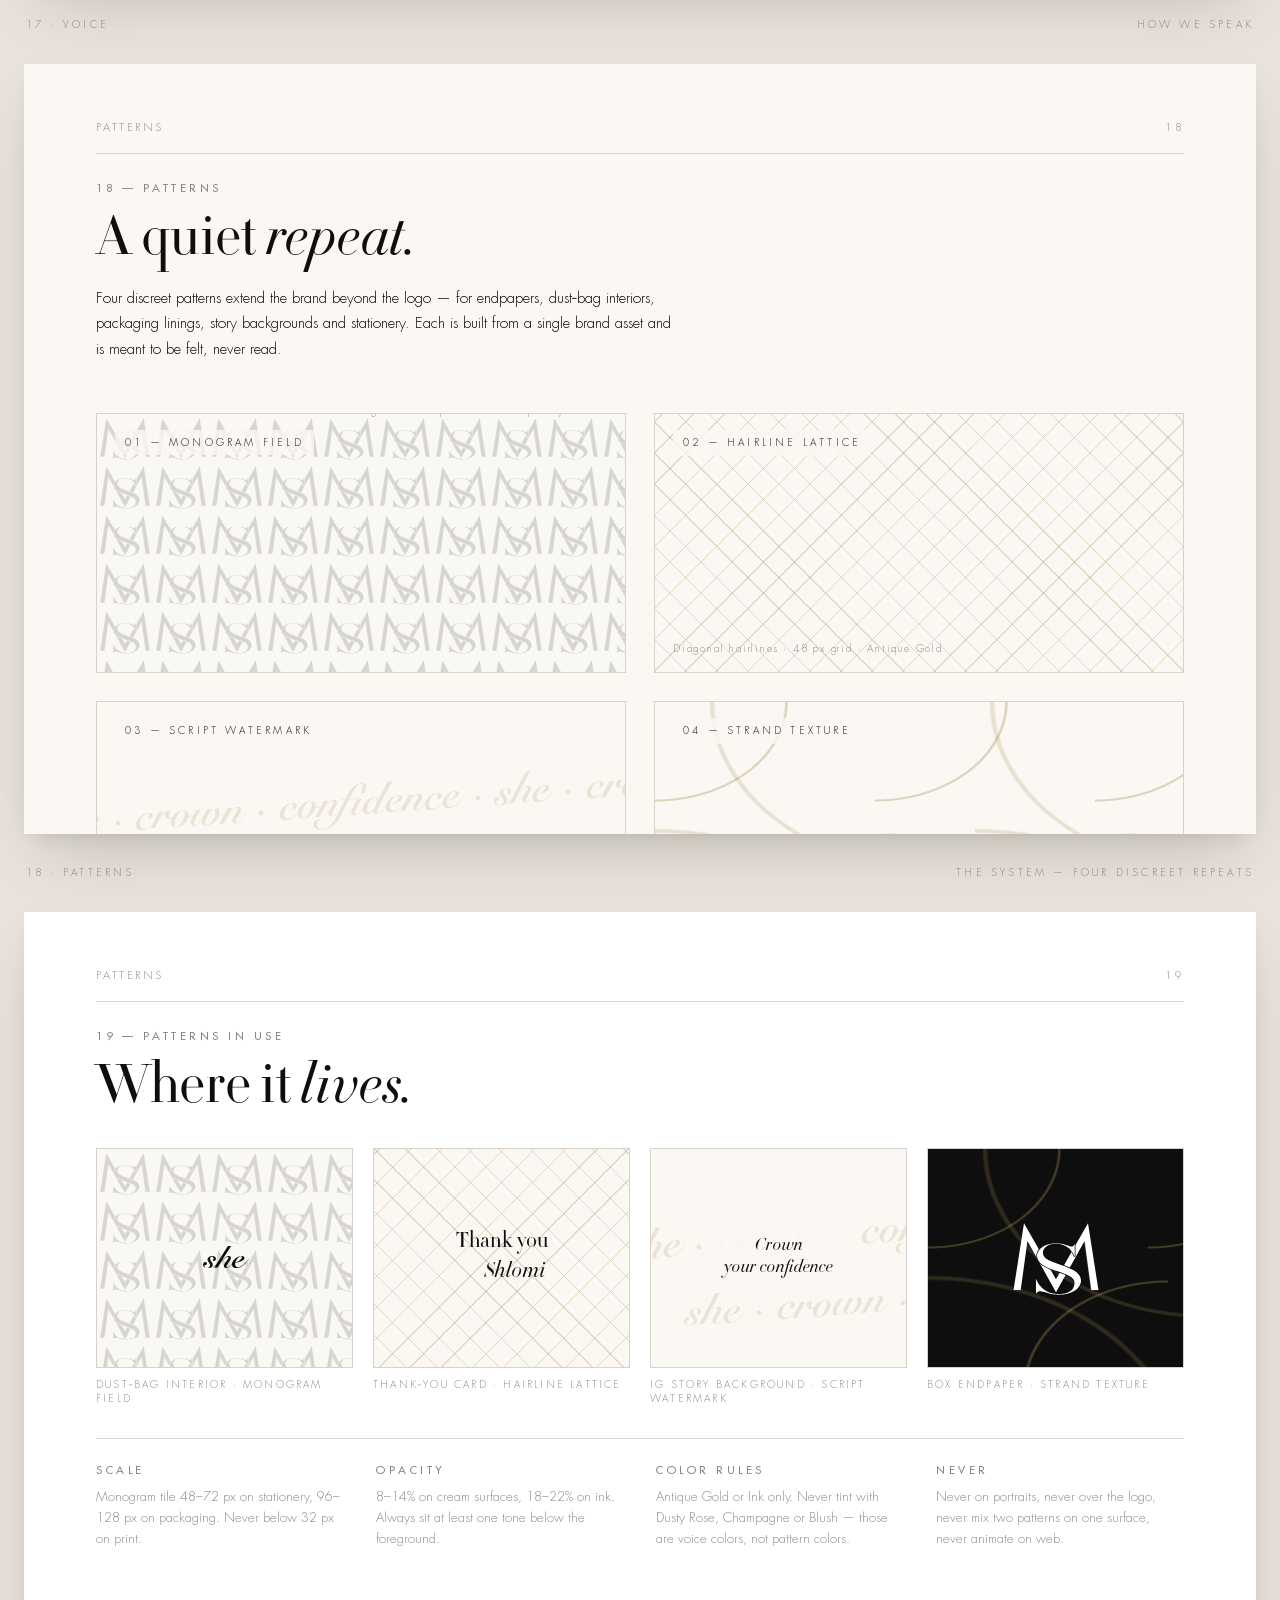
==== commit 6a0fb370: "feat: add Patterns, Type Specimen & Instagram sections (5 new pages) - Patterns I (page 18): Monogra" ====
--- a/index.html
+++ b/index.html
@@ -61,7 +61,7 @@
             <span class="eyebrow">Contents</span>
             <h2 class="h-section" id="p02" style="margin-top:16px;">Table&nbsp;of <em style="font-style:italic;">Contents</em></h2>
             <p class="body" style="margin-top:18px;max-width:36ch;">
-              A nineteen-page guide to the visual and verbal identity of Shlomi Mor Wigs &mdash;
+              A twenty-four-page guide to the visual and verbal identity of Shlomi Mor Wigs &mdash;
               from brand philosophy to the smallest typographic detail.
             </p>
             <p class="body--small" style="margin-top:14px;">Use this document as a reference for every piece of brand communication: digital, print, packaging and social.</p>
@@ -85,8 +85,13 @@
             <li><span class="num">15</span><span class="ttl">Grid System &amp; Layout</span><span class="pg">P.&nbsp;15</span></li>
             <li><span class="num">16</span><span class="ttl">Photography Direction</span><span class="pg">P.&nbsp;16</span></li>
             <li><span class="num">17</span><span class="ttl">Tone of Voice</span><span class="pg">P.&nbsp;17</span></li>
-            <li><span class="num">18</span><span class="ttl">Applications</span><span class="pg">P.&nbsp;18</span></li>
-            <li><span class="num">19</span><span class="ttl">Contact &amp; Credits</span><span class="pg">P.&nbsp;19</span></li>
+            <li><span class="num">18</span><span class="ttl">Patterns &mdash; The System</span><span class="pg">P.&nbsp;18</span></li>
+            <li><span class="num">19</span><span class="ttl">Patterns &mdash; Rules &amp; Application</span><span class="pg">P.&nbsp;19</span></li>
+            <li><span class="num">20</span><span class="ttl">Type Specimen &amp; UI Kit</span><span class="pg">P.&nbsp;20</span></li>
+            <li><span class="num">21</span><span class="ttl">Instagram &mdash; Grid Architecture</span><span class="pg">P.&nbsp;21</span></li>
+            <li><span class="num">22</span><span class="ttl">Instagram &mdash; Stories &amp; Reels</span><span class="pg">P.&nbsp;22</span></li>
+            <li><span class="num">23</span><span class="ttl">Applications</span><span class="pg">P.&nbsp;23</span></li>
+            <li><span class="num">24</span><span class="ttl">Contact &amp; Credits</span><span class="pg">P.&nbsp;24</span></li>
           </ol>
         </div>
       </div>
@@ -1124,19 +1129,401 @@
 
 
   <!-- ====================================================
-       PAGE 18 — APPLICATIONS
+       PAGE 18 — PATTERNS · THE SYSTEM
        ==================================================== -->
   <section class="page page--cream" aria-labelledby="p18">
     <div class="page__inner">
       <div class="page__rail page__rail--top">
+        <span>Patterns</span>
+        <span>18</span>
+      </div>
+
+      <div class="page__main">
+        <div style="grid-column: 1 / -1;">
+          <span class="eyebrow">18 &mdash; Patterns</span>
+          <h2 class="h-section" id="p18" style="margin-top:16px;">A quiet <em style="font-style:italic;">repeat.</em></h2>
+          <p class="body" style="margin-top:14px;max-width:64ch;">
+            Four discreet patterns extend the brand beyond the logo &mdash; for endpapers, dust&#8209;bag interiors,
+            packaging linings, story backgrounds and stationery. Each is built from a single brand asset and is
+            meant to be felt, never read.
+          </p>
+        </div>
+
+        <div class="patterns">
+          <div class="pattern-tile pattern-tile--monogram">
+            <span class="pattern-tile__label">01 &mdash; Monogram Field</span>
+            <span class="pattern-tile__caption">SM monogram · ~64&nbsp;px tile · 12% opacity</span>
+          </div>
+          <div class="pattern-tile pattern-tile--lattice">
+            <span class="pattern-tile__label">02 &mdash; Hairline Lattice</span>
+            <span class="pattern-tile__caption">Diagonal hairlines · 48&nbsp;px grid · Antique Gold</span>
+          </div>
+          <div class="pattern-tile pattern-tile--script">
+            <span class="pattern-tile__label">03 &mdash; Script Watermark</span>
+            <span class="pattern-tile__caption">Sacramento words · staggered rhythm</span>
+          </div>
+          <div class="pattern-tile pattern-tile--strand">
+            <span class="pattern-tile__label">04 &mdash; Strand Texture</span>
+            <span class="pattern-tile__caption">Hair-line curves · subtle, never decorative</span>
+          </div>
+        </div>
+      </div>
+
+      <div class="page__rail page__rail--bottom">
+        <span>Pattern System</span>
+        <span>18</span>
+      </div>
+    </div>
+  </section>
+
+  <div class="pageinfo"><span>18 · Patterns</span><span>The System &mdash; four discreet repeats</span></div>
+
+
+  <!-- ====================================================
+       PAGE 19 — PATTERNS · RULES & APPLICATION
+       ==================================================== -->
+  <section class="page" aria-labelledby="p19">
+    <div class="page__inner">
+      <div class="page__rail page__rail--top">
+        <span>Patterns</span>
+        <span>19</span>
+      </div>
+
+      <div class="page__main">
+        <div style="grid-column: 1 / -1;">
+          <span class="eyebrow">19 &mdash; Patterns in use</span>
+          <h2 class="h-section" id="p19" style="margin-top:16px;">Where it <em style="font-style:italic;">lives.</em></h2>
+        </div>
+
+        <div class="pattern-apps">
+          <div class="pattern-app">
+            <div class="pattern-app__surface pattern-tile--monogram">
+              <span class="pattern-app__centerpiece script" style="font-size:32px;">she</span>
+            </div>
+            <span class="pattern-app__caption">Dust&#8209;bag interior &middot; Monogram Field</span>
+          </div>
+          <div class="pattern-app">
+            <div class="pattern-app__surface pattern-tile--lattice">
+              <div class="pattern-app__centerpiece" style="font-family:var(--f-serif);font-size:22px;">Thank&nbsp;you<em style="font-style:italic;display:block;">— Shlomi</em></div>
+            </div>
+            <span class="pattern-app__caption">Thank&#8209;you card &middot; Hairline Lattice</span>
+          </div>
+          <div class="pattern-app">
+            <div class="pattern-app__surface pattern-tile--script">
+              <div class="pattern-app__centerpiece" style="background:rgba(251,248,244,0.92);padding:14px 22px;border-radius:2px;font-family:var(--f-serif);font-style:italic;font-size:18px;text-align:center;line-height:1.2;">Crown<br/>your confidence</div>
+            </div>
+            <span class="pattern-app__caption">IG Story background &middot; Script Watermark</span>
+          </div>
+          <div class="pattern-app">
+            <div class="pattern-app__surface pattern-tile--strand" style="background-color:var(--c-black);">
+              <img class="brand-monogram brand-monogram--md" src="assets/logo/shlomi-mor-monogram-white.svg" alt="" />
+            </div>
+            <span class="pattern-app__caption">Box endpaper &middot; Strand Texture</span>
+          </div>
+        </div>
+
+        <div class="pattern-rules">
+          <div class="pattern-rules__col">
+            <span class="eyebrow">Scale</span>
+            <p class="body--small">Monogram tile 48&ndash;72&nbsp;px on stationery, 96&ndash;128&nbsp;px on packaging. Never below 32&nbsp;px on print.</p>
+          </div>
+          <div class="pattern-rules__col">
+            <span class="eyebrow">Opacity</span>
+            <p class="body--small">8&ndash;14% on cream surfaces, 18&ndash;22% on ink. Always sit at least one tone below the foreground.</p>
+          </div>
+          <div class="pattern-rules__col">
+            <span class="eyebrow">Color rules</span>
+            <p class="body--small">Antique Gold or Ink only. Never tint with Dusty Rose, Champagne or Blush &mdash; those are voice colors, not pattern colors.</p>
+          </div>
+          <div class="pattern-rules__col">
+            <span class="eyebrow">Never</span>
+            <p class="body--small">Never on portraits, never over the logo, never mix two patterns on one surface, never animate on web.</p>
+          </div>
+        </div>
+      </div>
+
+      <div class="page__rail page__rail--bottom">
+        <span>Pattern Application &amp; Rules</span>
+        <span>19</span>
+      </div>
+    </div>
+  </section>
+
+  <div class="pageinfo"><span>19 · Patterns</span><span>Rules &amp; Application</span></div>
+
+
+  <!-- ====================================================
+       PAGE 20 — TYPE SPECIMEN & UI KIT
+       ==================================================== -->
+  <section class="page page--cream" aria-labelledby="p20">
+    <div class="page__inner">
+      <div class="page__rail page__rail--top">
+        <span>Type Specimen</span>
+        <span>20</span>
+      </div>
+
+      <div class="page__main">
+        <div style="grid-column: 1 / -1;">
+          <span class="eyebrow">20 &mdash; Specimen</span>
+          <h2 class="h-section" id="p20" style="margin-top:16px;">The ideal <em style="font-style:italic;">stack.</em></h2>
+        </div>
+
+        <div class="specimen">
+          <div class="specimen__stack">
+            <span class="eyebrow">Hand&#8209;crafted in NYC</span>
+            <span class="h3-script" style="margin-top:6px;display:block;">virgin european</span>
+            <h3 class="specimen__h1">Couture for the hairline.</h3>
+            <p class="specimen__sub">A wig that feels like you, only quieter.</p>
+            <p class="body" style="margin-top:18px;max-width:42ch;">
+              Each piece is hand&#8209;ventilated in our New York atelier, knot by knot &mdash;
+              a hairline that disappears into skin, a parting that moves like memory.
+            </p>
+            <a href="#" class="btn-demo btn-demo--primary" style="margin-top:22px;">Book Consultation</a>
+          </div>
+
+          <div class="ui-kit">
+            <div class="ui-cell">
+              <span class="eyebrow">Buttons</span>
+              <div class="ui-cell__row">
+                <a href="#" class="btn-demo btn-demo--primary">Primary CTA</a>
+                <a href="#" class="btn-demo btn-demo--secondary">Secondary</a>
+              </div>
+              <a href="#" class="ui-link">read the story &rarr;</a>
+            </div>
+
+            <div class="ui-cell">
+              <span class="eyebrow">Tags &amp; badges</span>
+              <div class="ui-cell__row">
+                <span class="tag-demo">New</span>
+                <span class="tag-demo tag-demo--gold">Medical Stream</span>
+                <span class="tag-demo tag-demo--ink">Custom</span>
+              </div>
+            </div>
+
+            <div class="ui-cell">
+              <span class="eyebrow">Form field</span>
+              <label class="input-demo">
+                <span class="input-demo__label">Your email</span>
+                <span class="input-demo__field">name@studio.com</span>
+              </label>
+            </div>
+
+            <div class="ui-cell">
+              <span class="eyebrow">Pull&#8209;quote</span>
+              <p class="pull-quote">&ldquo;She felt like herself, only <em style="font-family:var(--f-script);color:var(--c-antique-gold);">quieter</em>.&rdquo;</p>
+            </div>
+          </div>
+        </div>
+
+        <div class="hierarchy-table">
+          <div class="hierarchy-table__row hierarchy-table__row--head">
+            <span>Role</span><span>Family</span><span>Size / Line</span><span>Tracking</span>
+          </div>
+          <div class="hierarchy-table__row"><span>H1 &middot; Display</span><span>idot &middot; Regular</span><span>72 / 76</span><span>-0.005em</span></div>
+          <div class="hierarchy-table__row"><span>H2 &middot; Section</span><span>idot &middot; Italic</span><span>48 / 52</span><span>-0.005em</span></div>
+          <div class="hierarchy-table__row"><span>H3 &middot; Sub</span><span>idot &middot; Regular</span><span>32 / 38</span><span>0</span></div>
+          <div class="hierarchy-table__row"><span>Body</span><span>Futura LT &middot; Light</span><span>15 / 26</span><span>0</span></div>
+          <div class="hierarchy-table__row"><span>Eyebrow</span><span>Futura LT &middot; Medium</span><span>11 / 16</span><span>+0.32em</span></div>
+          <div class="hierarchy-table__row"><span>CTA</span><span>Futura LT &middot; Medium</span><span>12 / 16</span><span>+0.18em</span></div>
+        </div>
+      </div>
+
+      <div class="page__rail page__rail--bottom">
+        <span>Specimen &amp; UI Kit</span>
+        <span>20</span>
+      </div>
+    </div>
+  </section>
+
+  <div class="pageinfo"><span>20 · Specimen</span><span>Ideal stack &amp; UI components</span></div>
+
+
+  <!-- ====================================================
+       PAGE 21 — INSTAGRAM · GRID ARCHITECTURE
+       ==================================================== -->
+  <section class="page" aria-labelledby="p21">
+    <div class="page__inner">
+      <div class="page__rail page__rail--top">
+        <span>Instagram</span>
+        <span>21</span>
+      </div>
+
+      <div class="page__main">
+        <div style="grid-column: 1 / -1;">
+          <span class="eyebrow">21 &mdash; @shlomimorwigs</span>
+          <h2 class="h-section" id="p21" style="margin-top:16px;">Quiet, in <em style="font-style:italic;">nine tiles.</em></h2>
+          <p class="body" style="margin-top:14px;max-width:60ch;">
+            With 50k+ followers, the grid is our biggest storefront. It rotates three voices &mdash; portrait, word, detail &mdash; on a 3&#8209;3&#8209;3 rhythm, so the profile reads as one editorial spread, not nine separate posts.
+          </p>
+        </div>
+
+        <div class="ig-grid">
+          <div class="ig-grid__tile ig-tile--portrait photo--cream"><span class="ig-grid__caption">01 &middot; Portrait</span></div>
+          <div class="ig-grid__tile ig-tile--quote">
+            <span class="script" style="font-size:36px;line-height:1;">crown<br/>yours</span>
+            <span class="ig-grid__caption">02 &middot; Quote</span>
+          </div>
+          <div class="ig-grid__tile ig-tile--detail photo--rose"><span class="ig-grid__caption">03 &middot; Detail</span></div>
+
+          <div class="ig-grid__tile ig-tile--quote ig-tile--quote-ink">
+            <span class="ig-grid__monogram"><img class="brand-monogram brand-monogram--md" src="assets/logo/shlomi-mor-monogram-white.svg" alt="" /></span>
+            <span class="ig-grid__caption" style="color:rgba(255,255,255,0.7);">04 &middot; Monogram</span>
+          </div>
+          <div class="ig-grid__tile ig-tile--portrait photo--blush"><span class="ig-grid__caption">05 &middot; Portrait</span></div>
+          <div class="ig-grid__tile ig-tile--detail photo--gold"><span class="ig-grid__caption" style="color:rgba(255,255,255,0.85);">06 &middot; Detail</span></div>
+
+          <div class="ig-grid__tile ig-tile--portrait photo--stone"><span class="ig-grid__caption" style="color:rgba(255,255,255,0.85);">07 &middot; Portrait</span></div>
+          <div class="ig-grid__tile ig-tile--quote ig-tile--quote-blush">
+            <span style="font-family:var(--f-serif);font-style:italic;font-size:22px;line-height:1.2;">She, <em style="font-family:var(--f-script);color:var(--c-antique-gold);font-size:34px;">again.</em></span>
+            <span class="ig-grid__caption">08 &middot; Quote</span>
+          </div>
+          <div class="ig-grid__tile ig-tile--detail photo--ink"><span class="ig-grid__caption" style="color:rgba(255,255,255,0.85);">09 &middot; Detail</span></div>
+        </div>
+
+        <div class="ig-anatomy">
+          <div class="ig-anatomy__profile">
+            <div class="ig-anatomy__avatar">
+              <img class="brand-monogram brand-monogram--md" src="assets/logo/shlomi-mor-monogram-black.svg" alt="" />
+            </div>
+            <div class="ig-anatomy__handle">
+              <strong>shlomimorwigs</strong>
+              <span class="eyebrow" style="margin-top:6px;display:block;">50.4k followers &middot; NYC atelier</span>
+              <p class="body--small" style="margin-top:10px;max-width:38ch;">
+                Custom human&#8209;hair wigs, handmade in New York.<br/>
+                Crown your confidence. &rarr; shlomimorwigs.com
+              </p>
+            </div>
+          </div>
+
+          <div class="highlight-covers">
+            <span class="eyebrow" style="grid-column:1/-1;">Highlight covers</span>
+            <div class="highlight-cover">Atelier</div>
+            <div class="highlight-cover highlight-cover--ink">Medical</div>
+            <div class="highlight-cover highlight-cover--gold">Custom</div>
+            <div class="highlight-cover highlight-cover--blush">Before / After</div>
+            <div class="highlight-cover">Press</div>
+            <div class="highlight-cover highlight-cover--ink">Care</div>
+          </div>
+        </div>
+      </div>
+
+      <div class="page__rail page__rail--bottom">
+        <span>Instagram &middot; Grid Architecture</span>
+        <span>21</span>
+      </div>
+    </div>
+  </section>
+
+  <div class="pageinfo"><span>21 · Instagram</span><span>Grid &amp; profile anatomy</span></div>
+
+
+  <!-- ====================================================
+       PAGE 22 — INSTAGRAM · STORIES & REELS
+       ==================================================== -->
+  <section class="page page--cream" aria-labelledby="p22">
+    <div class="page__inner">
+      <div class="page__rail page__rail--top">
+        <span>Instagram</span>
+        <span>22</span>
+      </div>
+
+      <div class="page__main">
+        <div style="grid-column: 1 / -1;">
+          <span class="eyebrow">22 &mdash; Stories &amp; Reels</span>
+          <h2 class="h-section" id="p22" style="margin-top:16px;">Stories, <em style="font-style:italic;">in motion.</em></h2>
+        </div>
+
+        <div class="stories">
+          <figure class="story-mock">
+            <div class="story-mock__frame photo--cream">
+              <span class="eyebrow" style="position:absolute;top:14px;left:14px;">Quote</span>
+              <div class="story-mock__center">
+                <span class="script" style="font-size:38px;line-height:1;">she, again.</span>
+                <p style="font-family:var(--f-serif);font-style:italic;font-size:14px;margin-top:8px;max-width:18ch;line-height:1.3;">A hairline that disappears into skin.</p>
+              </div>
+            </div>
+            <figcaption>01 &middot; Editorial quote</figcaption>
+          </figure>
+
+          <figure class="story-mock">
+            <div class="story-mock__frame photo--rose">
+              <span class="eyebrow" style="position:absolute;top:14px;left:14px;color:rgba(255,255,255,0.9);">Behind the scenes</span>
+              <div class="story-mock__center" style="color:var(--c-paper);text-align:left;align-items:flex-start;">
+                <span style="font-family:var(--f-serif);font-size:22px;line-height:1.15;">Knot by<br/><em style="font-style:italic;">knot.</em></span>
+                <p style="font-family:var(--f-sans);font-size:11px;letter-spacing:0.22em;text-transform:uppercase;margin-top:14px;">Atelier &middot; NYC</p>
+              </div>
+            </div>
+            <figcaption>02 &middot; Behind&#8209;the&#8209;scenes</figcaption>
+          </figure>
+
+          <figure class="story-mock">
+            <div class="story-mock__frame photo--ink">
+              <span class="eyebrow" style="position:absolute;top:14px;left:14px;color:rgba(255,255,255,0.7);">FAQ</span>
+              <div class="story-mock__center" style="color:var(--c-paper);align-items:flex-start;text-align:left;">
+                <span style="font-family:var(--f-sans);font-size:10px;letter-spacing:0.32em;text-transform:uppercase;color:var(--c-champagne);">Question 03</span>
+                <p style="font-family:var(--f-serif);font-style:italic;font-size:18px;line-height:1.25;margin-top:10px;">How long does a fitting take?</p>
+                <p style="font-family:var(--f-sans);font-size:11px;line-height:1.6;margin-top:14px;color:rgba(255,255,255,0.85);">About ninety minutes. We start with listening.</p>
+              </div>
+            </div>
+            <figcaption>03 &middot; FAQ template</figcaption>
+          </figure>
+
+          <figure class="story-mock">
+            <div class="story-mock__frame story-mock__frame--reels photo--stone">
+              <span class="eyebrow" style="position:absolute;top:14px;left:14px;color:rgba(255,255,255,0.85);">Reels &middot; Cover</span>
+              <div class="story-mock__center" style="color:var(--c-paper);">
+                <span style="font-family:var(--f-serif);font-size:24px;line-height:1.05;">Crown<br/>your <em style="font-family:var(--f-script);color:var(--c-champagne);font-size:38px;">confidence</em></span>
+              </div>
+              <span style="position:absolute;bottom:14px;left:14px;right:14px;font-family:var(--f-sans);font-size:9px;letter-spacing:0.22em;text-transform:uppercase;color:rgba(255,255,255,0.7);">Episode 04 &middot; 0:32</span>
+            </div>
+            <figcaption>04 &middot; Reels cover lockup</figcaption>
+          </figure>
+        </div>
+
+        <div class="social-rules">
+          <div class="social-rules__col">
+            <h6>Caption tone</h6>
+            <p>3&ndash;5 short sentences. Lower&#8209;case for warmth, full stops always. No emoji. Em&#8209;dash and middle&#8209;dot welcome.</p>
+          </div>
+          <div class="social-rules__col">
+            <h6>Hashtags</h6>
+            <p>3 brand &middot; 3 niche &middot; 3 NYC. <em>e.g.</em> #shlomimorwigs #crownyourconfidence #customwigs #medicalwigs #nycatelier</p>
+          </div>
+          <div class="social-rules__col">
+            <h6>Cadence</h6>
+            <p>4 grid posts / week &middot; 5&ndash;7 stories / day &middot; 1 reel / week. Tuesday + Friday are story&#8209;heavy days.</p>
+          </div>
+          <div class="social-rules__col">
+            <h6>Safe zones</h6>
+            <p>Story 1080&times;1920. Keep type 220&nbsp;px from top, 320&nbsp;px from bottom. Reels cover 1080&times;1920, centered lockup.</p>
+          </div>
+        </div>
+      </div>
+
+      <div class="page__rail page__rail--bottom">
+        <span>Stories &middot; Reels &middot; Cadence</span>
+        <span>22</span>
+      </div>
+    </div>
+  </section>
+
+  <div class="pageinfo"><span>22 · Instagram</span><span>Stories, Reels &amp; Captions</span></div>
+
+
+  <!-- ====================================================
+       PAGE 23 — APPLICATIONS
+       ==================================================== -->
+  <section class="page page--cream" aria-labelledby="p23">
+    <div class="page__inner">
+      <div class="page__rail page__rail--top">
         <span>Applications</span>
-        <span>18</span>
-      </div>
-
-      <div class="page__main">
-        <div style="grid-column: 1 / -1;">
-          <span class="eyebrow">18 &mdash; Applications</span>
-          <h2 class="h-section" id="p18" style="margin-top:16px;">The system, <em style="font-style:italic;">in the wild.</em></h2>
+        <span>23</span>
+      </div>
+
+      <div class="page__main">
+        <div style="grid-column: 1 / -1;">
+          <span class="eyebrow">23 &mdash; Applications</span>
+          <h2 class="h-section" id="p23" style="margin-top:16px;">The system, <em style="font-style:italic;">in the wild.</em></h2>
         </div>
 
         <div class="apps">
@@ -1192,28 +1579,28 @@
 
       <div class="page__rail page__rail--bottom">
         <span>Applications</span>
-        <span>18</span>
-      </div>
-    </div>
-  </section>
-
-  <div class="pageinfo"><span>18 · Apps</span><span>Stationery · Social · Packaging</span></div>
-
-
-  <!-- ====================================================
-       PAGE 19 — CLOSING / CONTACT
-       ==================================================== -->
-  <section class="page page--ink" aria-labelledby="p19">
+        <span>23</span>
+      </div>
+    </div>
+  </section>
+
+  <div class="pageinfo"><span>23 · Apps</span><span>Stationery · Social · Packaging</span></div>
+
+
+  <!-- ====================================================
+       PAGE 24 — CLOSING / CONTACT
+       ==================================================== -->
+  <section class="page page--ink" aria-labelledby="p24">
     <div class="page__inner">
       <div class="page__rail page__rail--top">
         <span>Contact &amp; Credits</span>
-        <span>19</span>
+        <span>24</span>
       </div>
 
       <div class="page__main">
         <div style="grid-column: 1 / -1; align-self:start;">
-          <span class="eyebrow" style="color:var(--c-champagne);">19 &mdash; Closing</span>
-          <h2 class="h-section" id="p19" style="margin-top:16px;color:var(--c-paper);">Thank you for <em style="font-style:italic;">reading.</em></h2>
+          <span class="eyebrow" style="color:var(--c-champagne);">24 &mdash; Closing</span>
+          <h2 class="h-section" id="p24" style="margin-top:16px;color:var(--c-paper);">Thank you for <em style="font-style:italic;">reading.</em></h2>
           <p class="script" style="margin-top:8px;color:var(--c-champagne);">crown your confidence</p>
         </div>
 
@@ -1249,12 +1636,12 @@
 
       <div class="page__rail page__rail--bottom">
         <span style="color:rgba(255,255,255,0.6);">&copy; 2025 Shlomi Mor Wigs · All Rights Reserved</span>
-        <span style="color:rgba(255,255,255,0.6);">19 / 19</span>
-      </div>
-    </div>
-  </section>
-
-  <div class="pageinfo"><span>19 · End</span><span>Crown Your Confidence</span></div>
+        <span style="color:rgba(255,255,255,0.6);">24 / 24</span>
+      </div>
+    </div>
+  </section>
+
+  <div class="pageinfo"><span>24 · End</span><span>Crown Your Confidence</span></div>
 
 </main>
 
--- a/styles.css
+++ b/styles.css
@@ -1274,6 +1274,500 @@
 }
 .tote::before { left: 28%; }
 .tote::after  { right: 28%; }
+
+/* =========================================================
+   Patterns pages (18 & 19)
+   ========================================================= */
+.patterns {
+  grid-column: 1 / -1;
+  display: grid;
+  grid-template-columns: repeat(2, 1fr);
+  gap: 28px;
+  margin-top: 12px;
+}
+.pattern-tile {
+  position: relative;
+  min-height: 260px;
+  border: 1px solid var(--c-rule);
+  background-color: var(--c-paper-cream);
+  overflow: hidden;
+}
+.pattern-tile__label {
+  position: absolute;
+  top: 16px; left: 18px;
+  font-family: var(--f-sans);
+  font-size: 10px;
+  letter-spacing: 0.32em;
+  text-transform: uppercase;
+  color: var(--c-ink);
+  background: rgba(251,248,244,0.78);
+  padding: 6px 10px;
+  z-index: 2;
+}
+.pattern-tile__caption {
+  position: absolute;
+  bottom: 16px; left: 18px; right: 18px;
+  font-family: var(--f-sans);
+  font-size: 10px;
+  letter-spacing: 0.18em;
+  color: var(--c-mute);
+  z-index: 2;
+}
+
+/* 01 — Monogram field */
+.pattern-tile--monogram {
+  background-image: url("assets/logo/shlomi-mor-monogram-black.svg");
+  background-repeat: repeat;
+  background-size: 56px auto;
+  background-color: var(--c-paper-cream);
+  background-blend-mode: multiply;
+  position: relative;
+}
+.pattern-tile--monogram::before {
+  content: "";
+  position: absolute; inset: 0;
+  background: rgba(251,248,244,0.86);
+  z-index: 0;
+}
+.pattern-tile--monogram > * { position: relative; z-index: 2; }
+
+/* 02 — Hairline lattice */
+.pattern-tile--lattice {
+  background-color: var(--c-paper-cream);
+  background-image:
+    repeating-linear-gradient(45deg,
+      rgba(167,141,82,0.30) 0,
+      rgba(167,141,82,0.30) 1px,
+      transparent 1px,
+      transparent 22px),
+    repeating-linear-gradient(-45deg,
+      rgba(167,141,82,0.30) 0,
+      rgba(167,141,82,0.30) 1px,
+      transparent 1px,
+      transparent 22px);
+}
+
+/* 03 — Script watermark — staggered “she · crown · confidence” words */
+.pattern-tile--script {
+  background-color: var(--c-paper-cream);
+  position: relative;
+}
+.pattern-tile--script::before,
+.pattern-tile--script::after {
+  content: "she  ·  crown  ·  confidence  ·  she  ·  crown  ·  confidence";
+  position: absolute;
+  left: -10%;
+  right: -10%;
+  font-family: var(--f-script);
+  font-size: 44px;
+  white-space: nowrap;
+  color: var(--c-antique-gold);
+  opacity: 0.18;
+  line-height: 1;
+  pointer-events: none;
+}
+.pattern-tile--script::before { top: 30%;  transform: rotate(-4deg); }
+.pattern-tile--script::after  { top: 62%;  transform: rotate(-4deg) translateX(60px); }
+
+/* 04 — Strand texture (thin curved hair-lines) */
+.pattern-tile--strand {
+  background-color: var(--c-paper-cream);
+  background-image:
+    radial-gradient(120% 90% at 0% 0%, transparent 49%, rgba(167,141,82,0.35) 49.5%, rgba(167,141,82,0.35) 50%, transparent 50.5%),
+    radial-gradient(120% 90% at 100% 100%, transparent 49%, rgba(167,141,82,0.35) 49.5%, rgba(167,141,82,0.35) 50%, transparent 50.5%),
+    radial-gradient(160% 120% at 0% 100%, transparent 49%, rgba(167,141,82,0.22) 49.5%, rgba(167,141,82,0.22) 50%, transparent 50.5%),
+    radial-gradient(160% 120% at 100% 0%, transparent 49%, rgba(167,141,82,0.22) 49.5%, rgba(167,141,82,0.22) 50%, transparent 50.5%);
+  background-size: 220px 220px, 240px 240px, 320px 320px, 280px 280px;
+  background-repeat: repeat;
+}
+
+/* --- Patterns II — application mockups + rules --- */
+.pattern-apps {
+  grid-column: 1 / -1;
+  display: grid;
+  grid-template-columns: repeat(4, 1fr);
+  gap: 20px;
+  margin-top: 4px;
+}
+.pattern-app {
+  display: flex;
+  flex-direction: column;
+  gap: 10px;
+}
+.pattern-app__surface {
+  position: relative;
+  height: 220px;
+  border: 1px solid var(--c-rule);
+  display: flex;
+  align-items: center;
+  justify-content: center;
+  overflow: hidden;
+}
+.pattern-app__centerpiece {
+  position: relative;
+  z-index: 2;
+  text-align: center;
+  color: var(--c-ink);
+}
+.pattern-app__caption {
+  font-family: var(--f-sans);
+  font-size: 10px;
+  letter-spacing: 0.22em;
+  text-transform: uppercase;
+  color: var(--c-mute);
+}
+
+.pattern-rules {
+  grid-column: 1 / -1;
+  display: grid;
+  grid-template-columns: repeat(4, 1fr);
+  gap: 32px;
+  border-top: var(--rule);
+  padding-top: 24px;
+  margin-top: 8px;
+}
+.pattern-rules__col .eyebrow { display: block; margin-bottom: 8px; }
+.pattern-rules__col p { margin: 0; }
+
+/* =========================================================
+   Type specimen & UI Kit (20)
+   ========================================================= */
+.specimen {
+  grid-column: 1 / -1;
+  display: grid;
+  grid-template-columns: 5fr 7fr;
+  gap: 56px;
+  align-items: start;
+}
+.specimen__stack {
+  display: flex;
+  flex-direction: column;
+}
+.specimen__stack .h3-script {
+  font-family: var(--f-script);
+  color: var(--c-antique-gold);
+  font-size: 36px;
+  line-height: 1;
+  margin-top: 6px;
+}
+.specimen__h1 {
+  font-family: var(--f-serif);
+  font-weight: 400;
+  font-size: 56px;
+  line-height: 1;
+  margin: 6px 0 0;
+}
+.specimen__sub {
+  font-family: var(--f-serif);
+  font-style: italic;
+  font-size: 20px;
+  line-height: 1.3;
+  color: var(--c-mute);
+  margin: 14px 0 0;
+}
+
+.ui-kit {
+  display: grid;
+  grid-template-columns: 1fr 1fr;
+  gap: 24px;
+}
+.ui-cell {
+  background: var(--c-paper);
+  border: 1px solid var(--c-rule);
+  padding: 20px;
+  display: flex;
+  flex-direction: column;
+  gap: 12px;
+  min-height: 120px;
+}
+.ui-cell__row {
+  display: flex;
+  align-items: center;
+  gap: 14px;
+  flex-wrap: wrap;
+}
+
+/* Buttons */
+.btn-demo {
+  font-family: var(--f-sans);
+  font-size: 11px;
+  letter-spacing: 0.22em;
+  text-transform: uppercase;
+  font-weight: 500;
+  padding: 12px 22px;
+  text-decoration: none;
+  display: inline-block;
+  border: 1px solid var(--c-ink);
+  transition: background 0.2s ease;
+  cursor: pointer;
+}
+.btn-demo--primary {
+  background: var(--c-ink);
+  color: var(--c-paper);
+}
+.btn-demo--secondary {
+  background: transparent;
+  color: var(--c-ink);
+}
+.ui-link {
+  font-family: var(--f-serif);
+  font-style: italic;
+  font-size: 15px;
+  color: var(--c-ink);
+  text-decoration: underline;
+  text-underline-offset: 4px;
+  text-decoration-thickness: 1px;
+}
+
+/* Tags */
+.tag-demo {
+  font-family: var(--f-sans);
+  font-size: 10px;
+  letter-spacing: 0.22em;
+  text-transform: uppercase;
+  font-weight: 500;
+  padding: 6px 10px;
+  border: 1px solid var(--c-ink);
+  color: var(--c-ink);
+  background: transparent;
+}
+.tag-demo--gold {
+  background: var(--c-antique-gold);
+  border-color: var(--c-antique-gold);
+  color: var(--c-paper);
+}
+.tag-demo--ink {
+  background: var(--c-ink);
+  border-color: var(--c-ink);
+  color: var(--c-paper);
+}
+
+/* Form field */
+.input-demo {
+  display: flex;
+  flex-direction: column;
+  gap: 6px;
+}
+.input-demo__label {
+  font-family: var(--f-sans);
+  font-size: 10px;
+  letter-spacing: 0.22em;
+  text-transform: uppercase;
+  color: var(--c-mute);
+}
+.input-demo__field {
+  font-family: var(--f-serif);
+  font-style: italic;
+  font-size: 18px;
+  border-bottom: 1px solid var(--c-ink);
+  padding: 6px 0;
+  color: var(--c-mute);
+}
+
+/* Pull-quote */
+.pull-quote {
+  font-family: var(--f-serif);
+  font-style: italic;
+  font-size: 20px;
+  line-height: 1.3;
+  margin: 0;
+  color: var(--c-ink);
+}
+
+/* Hierarchy table */
+.hierarchy-table {
+  grid-column: 1 / -1;
+  border-top: var(--rule);
+  padding-top: 18px;
+  margin-top: 4px;
+}
+.hierarchy-table__row {
+  display: grid;
+  grid-template-columns: 2fr 2fr 1.6fr 1.4fr;
+  gap: 24px;
+  padding: 10px 0;
+  border-bottom: var(--rule);
+  font-family: var(--f-sans);
+  font-size: 12px;
+  color: var(--c-ink);
+}
+.hierarchy-table__row--head {
+  font-size: 10px;
+  letter-spacing: 0.22em;
+  text-transform: uppercase;
+  color: var(--c-mute);
+  border-bottom-color: var(--c-ink);
+}
+
+/* =========================================================
+   Instagram pages (21 & 22)
+   ========================================================= */
+.ig-grid {
+  grid-column: 1 / 8;
+  display: grid;
+  grid-template-columns: repeat(3, 1fr);
+  gap: 4px;
+  background: var(--c-paper);
+  align-self: start;
+}
+.ig-grid__tile {
+  position: relative;
+  aspect-ratio: 1 / 1;
+  overflow: hidden;
+  display: flex;
+  align-items: center;
+  justify-content: center;
+}
+.ig-grid__caption {
+  position: absolute;
+  bottom: 8px; left: 10px;
+  font-family: var(--f-sans);
+  font-size: 8px;
+  letter-spacing: 0.22em;
+  text-transform: uppercase;
+  color: rgba(20,14,10,0.55);
+  z-index: 3;
+}
+.ig-tile--quote {
+  background: var(--c-paper-cream);
+  text-align: center;
+}
+.ig-tile--quote-ink {
+  background: var(--c-black);
+}
+.ig-tile--quote-blush {
+  background: var(--c-powder-blush);
+}
+.ig-grid__monogram { display: flex; align-items: center; justify-content: center; }
+
+/* Account anatomy */
+.ig-anatomy {
+  grid-column: 9 / -1;
+  align-self: start;
+  display: flex;
+  flex-direction: column;
+  gap: 24px;
+}
+.ig-anatomy__profile {
+  display: flex;
+  gap: 16px;
+  align-items: flex-start;
+}
+.ig-anatomy__avatar {
+  width: 78px; height: 78px;
+  border-radius: 50%;
+  background: var(--c-paper-cream);
+  border: 1px solid var(--c-rule);
+  display: flex; align-items: center; justify-content: center;
+  flex-shrink: 0;
+  overflow: hidden;
+  padding: 14px;
+}
+.ig-anatomy__avatar .brand-monogram { max-width: 100%; max-height: 100%; }
+.ig-anatomy__handle strong {
+  font-family: var(--f-serif);
+  font-size: 22px;
+  font-weight: 400;
+  display: block;
+  line-height: 1;
+}
+.ig-anatomy__handle .body--small { color: var(--c-mute); }
+
+/* Highlight covers */
+.highlight-covers {
+  display: grid;
+  grid-template-columns: repeat(3, 1fr);
+  gap: 14px 14px;
+}
+.highlight-cover {
+  aspect-ratio: 1 / 1;
+  border-radius: 50%;
+  border: 1px solid var(--c-rule);
+  background: var(--c-paper-cream);
+  display: flex; align-items: center; justify-content: center;
+  font-family: var(--f-serif);
+  font-style: italic;
+  font-size: 13px;
+  color: var(--c-ink);
+  text-align: center;
+}
+.highlight-cover--ink {
+  background: var(--c-black);
+  color: var(--c-paper);
+  border-color: transparent;
+}
+.highlight-cover--gold {
+  background: var(--c-antique-gold);
+  color: var(--c-paper);
+  border-color: transparent;
+}
+.highlight-cover--blush {
+  background: var(--c-powder-blush);
+  border-color: transparent;
+}
+
+/* Stories & Reels page (22) */
+.stories {
+  grid-column: 1 / -1;
+  display: grid;
+  grid-template-columns: repeat(4, 1fr);
+  gap: 20px;
+}
+.story-mock {
+  margin: 0;
+  display: flex;
+  flex-direction: column;
+  gap: 8px;
+}
+.story-mock__frame {
+  position: relative;
+  aspect-ratio: 9 / 16;
+  border: 1px solid var(--c-rule);
+  overflow: hidden;
+  display: flex;
+  align-items: center;
+  justify-content: center;
+}
+.story-mock__center {
+  display: flex;
+  flex-direction: column;
+  align-items: center;
+  text-align: center;
+  padding: 0 18px;
+}
+.story-mock figcaption {
+  font-family: var(--f-sans);
+  font-size: 10px;
+  letter-spacing: 0.22em;
+  text-transform: uppercase;
+  color: var(--c-mute);
+}
+
+.social-rules {
+  grid-column: 1 / -1;
+  display: grid;
+  grid-template-columns: repeat(4, 1fr);
+  gap: 32px;
+  border-top: var(--rule);
+  padding-top: 24px;
+  margin-top: 8px;
+}
+.social-rules h6 {
+  font-family: var(--f-sans);
+  font-size: 10px;
+  letter-spacing: 0.22em;
+  text-transform: uppercase;
+  margin: 0 0 8px;
+  color: var(--c-mute);
+}
+.social-rules p {
+  margin: 0;
+  font-family: var(--f-sans);
+  font-size: 13px;
+  line-height: 1.65;
+  color: var(--c-ink);
+}
+.social-rules em { color: var(--c-mute); font-style: italic; }
 
 /* =========================================================
    Closing / contact page
